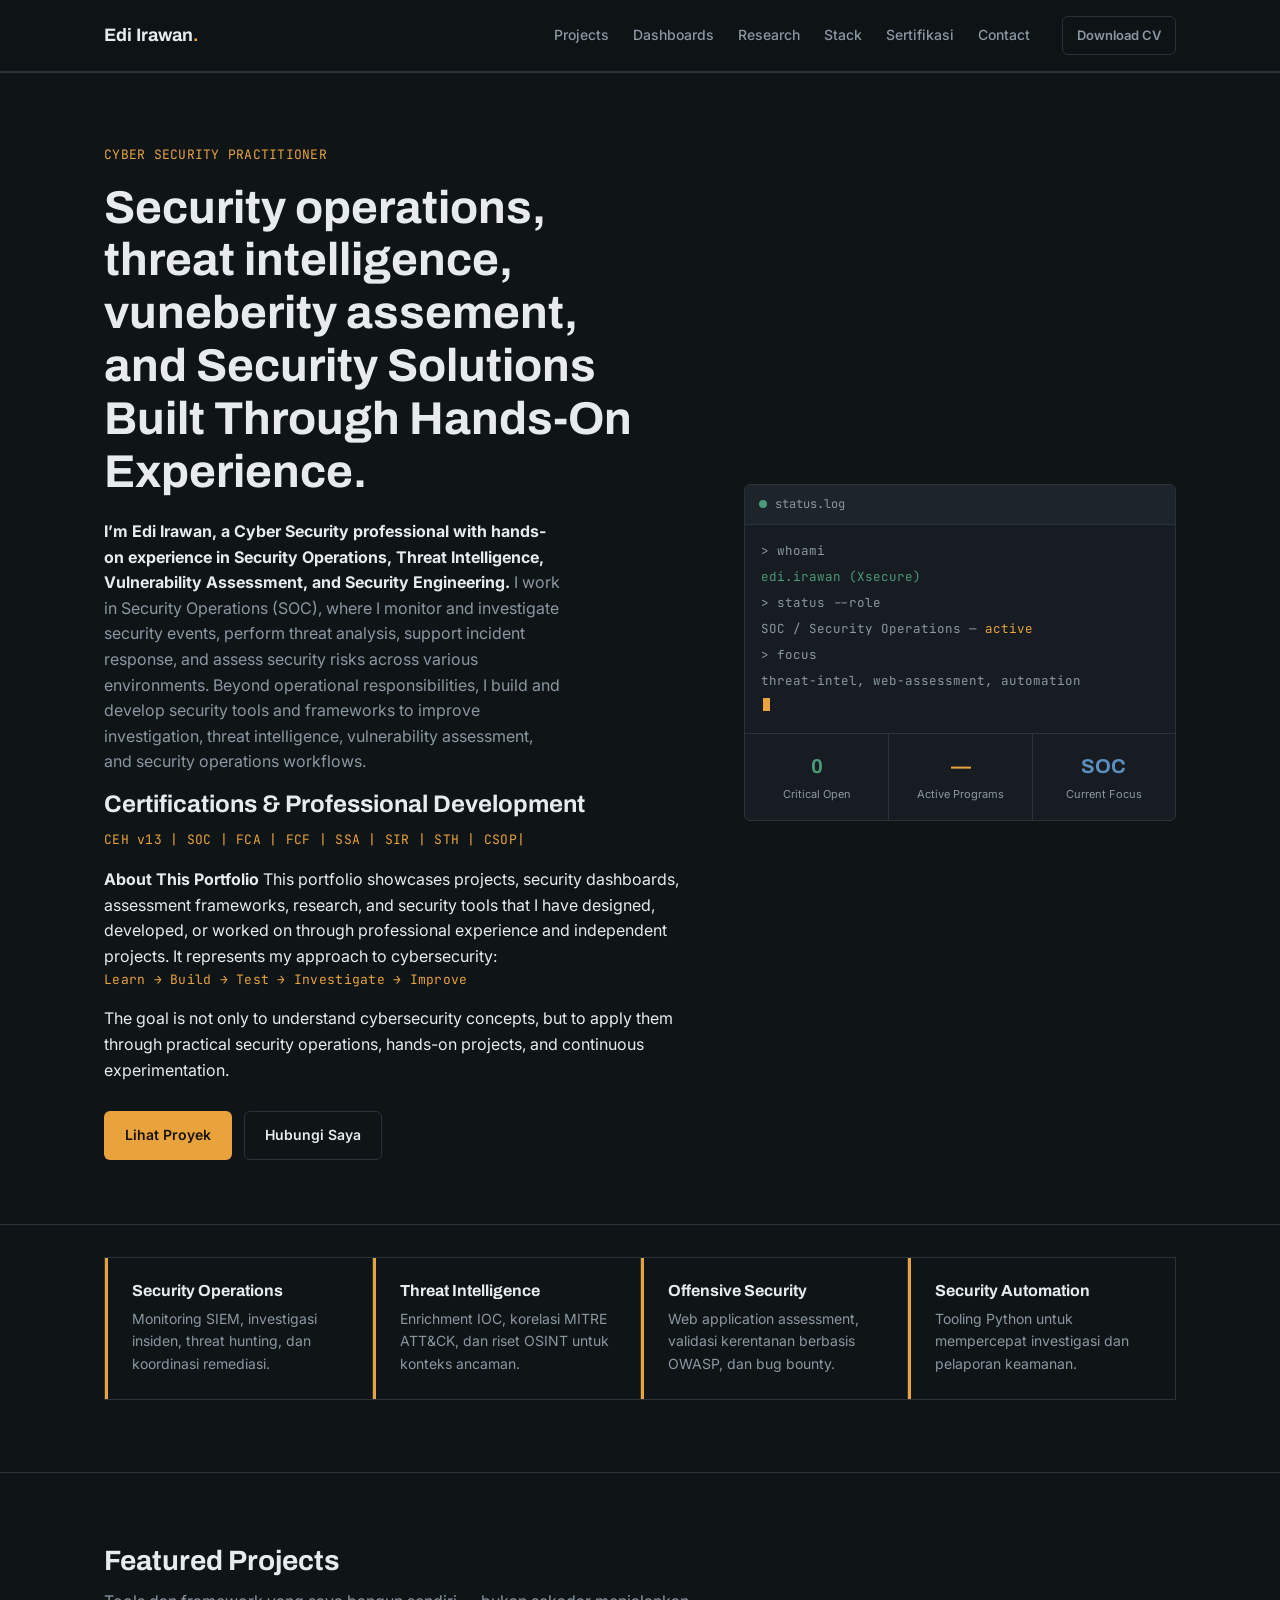
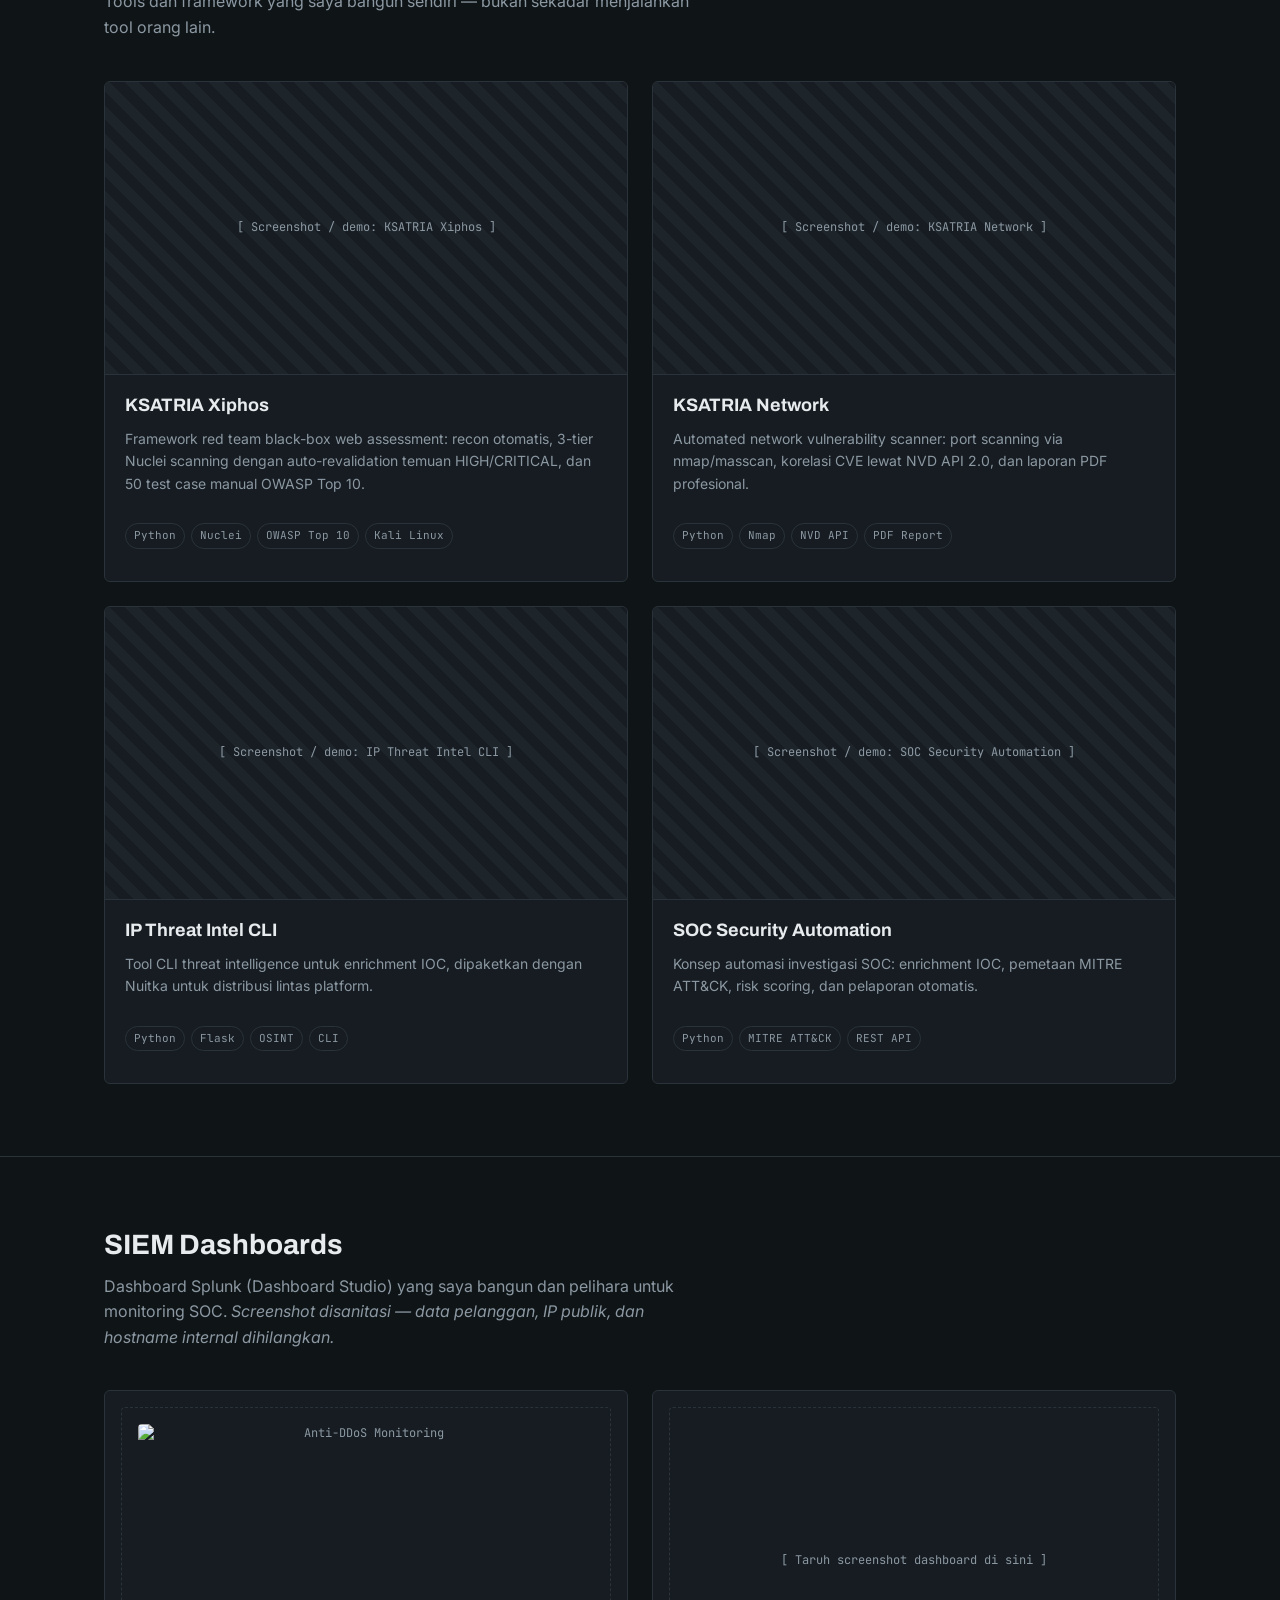
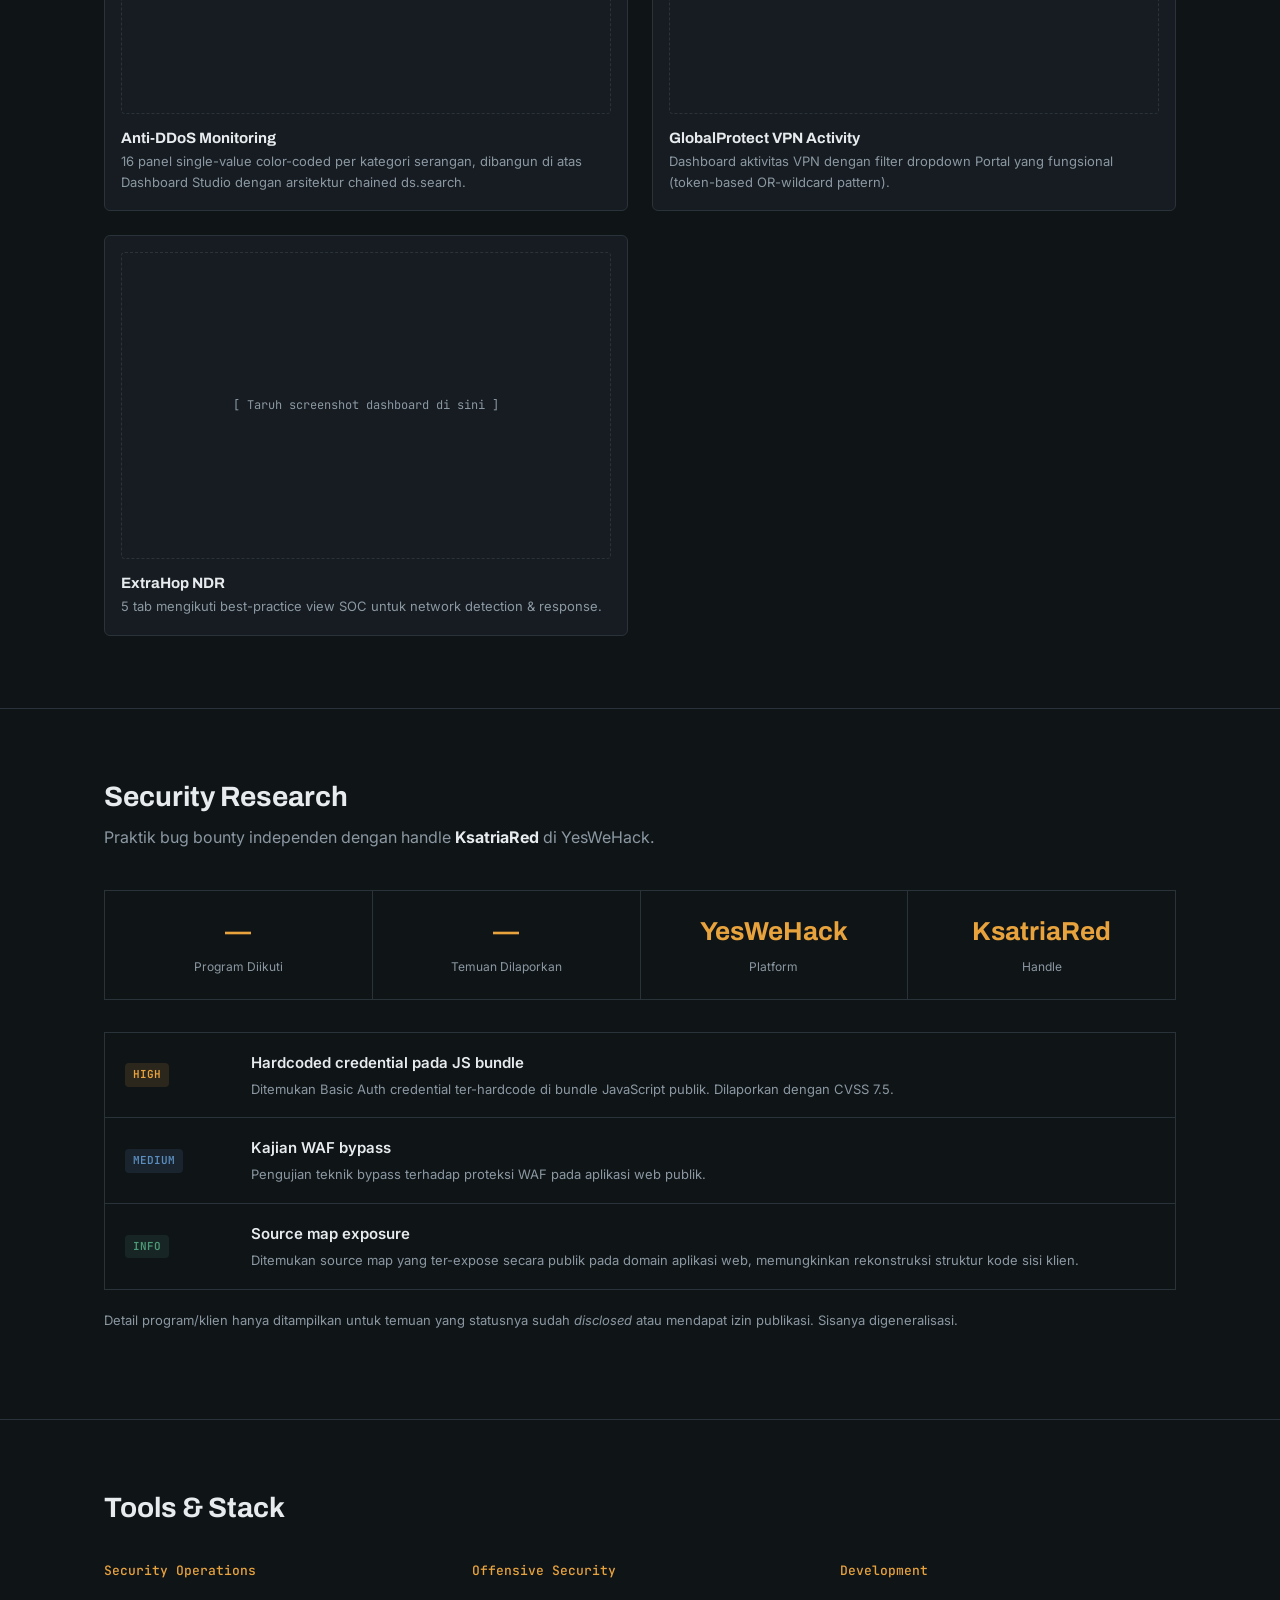
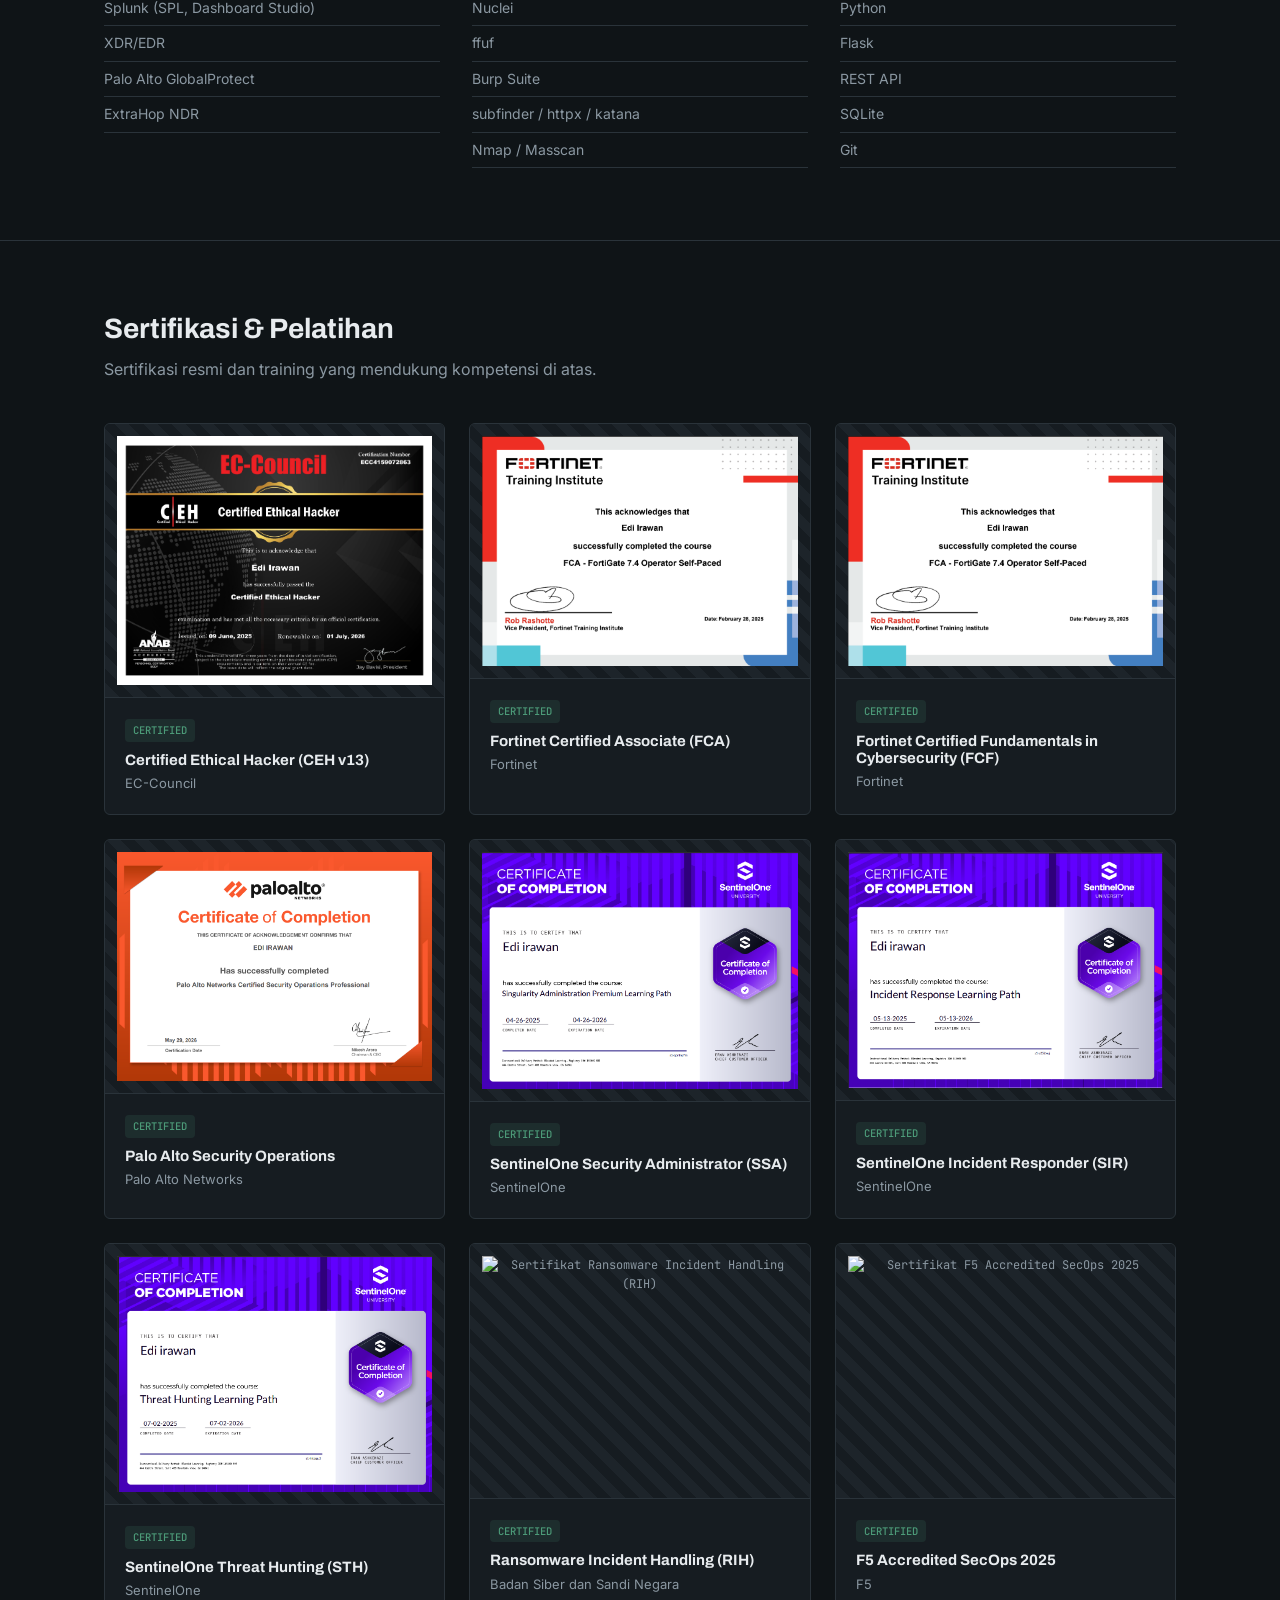
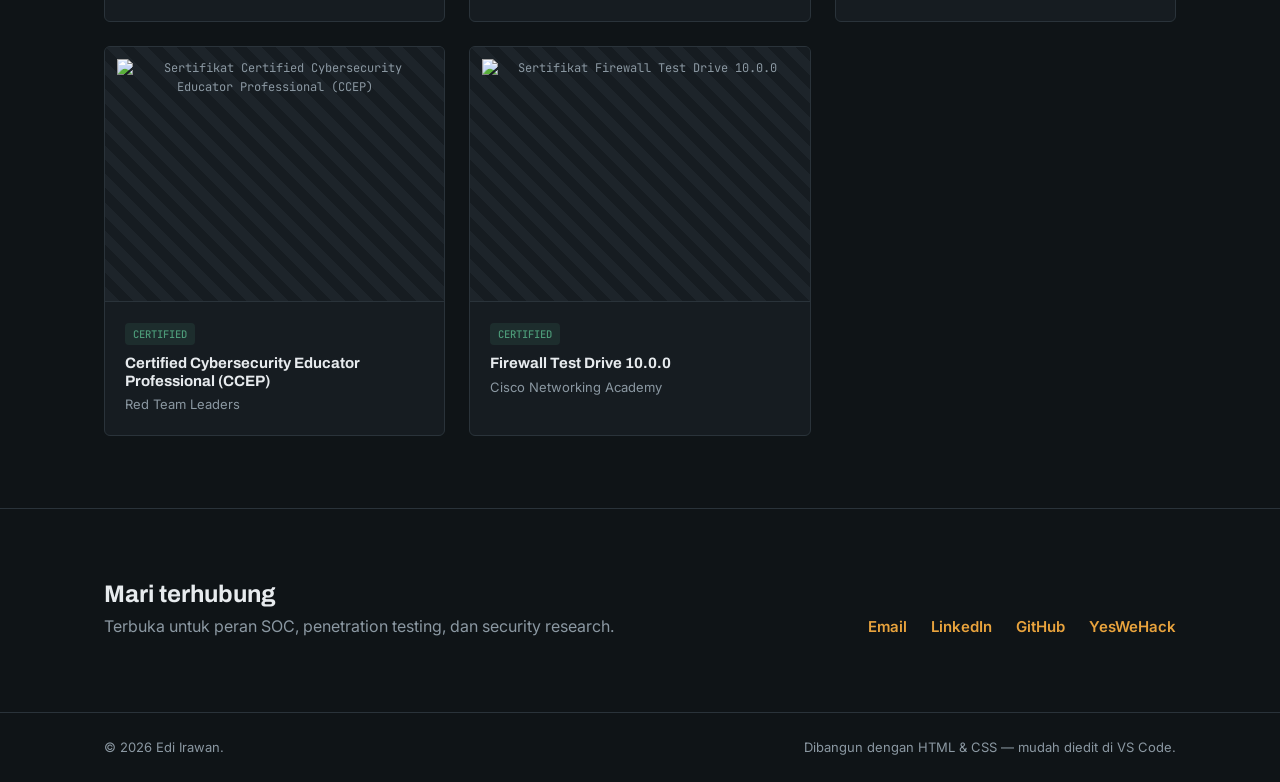
==== index.html @ 8ea77629 "Update index.html" ====
<!DOCTYPE html>
<html lang="id">
<head>
<meta charset="UTF-8">
<meta name="viewport" content="width=device-width, initial-scale=1.0">
<title>EDI IRAWAN— Cyber Security Portfolio</title>
<meta name="description" content="CYBER SECURITY PRACTITIONER — Security Operations, Threat Intelligence, Red Team and Security Solutions Built Through Hands-On Experience">

<link rel="preconnect" href="https://fonts.googleapis.com">
<link rel="preconnect" href="https://fonts.gstatic.com" crossorigin>
<link href="https://fonts.googleapis.com/css2?family=Archivo:wght@500;600;700;800&family=Inter:wght@400;500;600&family=JetBrains+Mono:wght@400;500&display=swap" rel="stylesheet">

<style>
/* ==========================================================================
   DESIGN TOKENS
   Ubah warna/font di sini — akan berlaku ke seluruh halaman.
========================================================================== */
:root{
  --bg: #0F1417;
  --surface: #161C21;
  --surface-alt: #1D242A;
  --border: #2A333A;
  --text: #E7EBEE;
  --text-muted: #8B98A2;

  --accent: #E8A33D;       /* amber — signal/warning, warna aksen utama */
  --accent-soft: #E8A33D22;
  --accent-critical: #C1443C; /* rust red — dipakai HANYA untuk tag "Critical" */
  --accent-ok: #4C9A78;       /* muted green — dipakai HANYA untuk tag "Resolved/OK" */
  --accent-info: #5B8DBF;     /* muted blue — dipakai untuk tag info/netral */

  --font-display: 'Archivo', system-ui, sans-serif;
  --font-body: 'Inter', system-ui, sans-serif;
  --font-mono: 'JetBrains Mono', 'Courier New', monospace;

  --radius: 6px;
  --max-width: 1120px;
}

*{ box-sizing: border-box; }
html{ scroll-behavior: smooth; }

@media (prefers-reduced-motion: reduce){
  html{ scroll-behavior: auto; }
  *{ animation-duration: 0.001ms !important; animation-iteration-count: 1 !important; transition-duration: 0.001ms !important; }
}

body{
  margin: 0;
  background: var(--bg);
  color: var(--text);
  font-family: var(--font-body);
  font-size: 16px;
  line-height: 1.6;
  -webkit-font-smoothing: antialiased;
}

.wrap{
  max-width: var(--max-width);
  margin: 0 auto;
  padding: 0 24px;
}

h1,h2,h3{
  font-family: var(--font-display);
  color: var(--text);
  margin: 0 0 12px;
  line-height: 1.15;
}

p{ color: var(--text-muted); margin: 0 0 16px; }
a{ color: var(--accent); text-decoration: none; }
a:hover{ text-decoration: underline; }
strong{ color: var(--text); }
em{ font-style: italic; color: var(--text-muted); }

:focus-visible{
  outline: 2px solid var(--accent);
  outline-offset: 3px;
}

/* ==========================================================================
   BUTTONS
========================================================================== */
.btn{
  display: inline-block;
  font-family: var(--font-body);
  font-weight: 600;
  font-size: 14px;
  padding: 12px 20px;
  border-radius: var(--radius);
  border: 1px solid transparent;
  cursor: pointer;
  text-decoration: none;
}
.btn:hover{ text-decoration: none; }
.btn-primary{ background: var(--accent); color: #1A1305; }
.btn-primary:hover{ background: #f0ad50; }
.btn-outline{ border-color: var(--border); color: var(--text); }
.btn-outline:hover{ border-color: var(--accent); color: var(--accent); }
.btn-ghost{ color: var(--text-muted); border-color: var(--border); }
.btn-ghost:hover{ color: var(--text); border-color: var(--text-muted); }
.btn-sm{ padding: 8px 14px; font-size: 13px; }

/* ==========================================================================
   HEADER / NAV
========================================================================== */
.site-header{
  position: sticky;
  top: 0;
  z-index: 50;
  background: rgba(15,20,23,0.9);
  backdrop-filter: blur(8px);
  border-bottom: 1px solid var(--border);
}
.header-inner{
  display: flex;
  align-items: center;
  gap: 32px;
  padding-top: 16px;
  padding-bottom: 16px;
}
.brand{
  font-family: var(--font-display);
  font-weight: 700;
  font-size: 18px;
  color: var(--text);
  margin-right: auto;
}
.brand-dot{ color: var(--accent); }
.nav{ display: flex; gap: 24px; }
.nav a{
  color: var(--text-muted);
  font-size: 14px;
  font-weight: 500;
}
.nav a:hover{ color: var(--text); text-decoration: none; }

.nav-toggle{
  display: none;
  flex-direction: column;
  gap: 4px;
  background: none;
  border: none;
  cursor: pointer;
  padding: 8px;
}
.nav-toggle span{
  width: 20px; height: 2px; background: var(--text);
}

/* ==========================================================================
   HERO — status panel treatment
========================================================================== */
.hero{ padding: 72px 0 64px; }
.hero-inner{
  display: grid;
  grid-template-columns: 1.15fr 0.85fr;
  gap: 56px;
  align-items: center;
}
.hero-role{
  font-family: var(--font-mono);
  color: var(--accent);
  font-size: 13px;
  letter-spacing: 0.02em;
  margin-bottom: 16px;
}
.hero-title{
  font-size: clamp(32px, 4vw, 46px);
  font-weight: 700;
  margin-bottom: 20px;
}
.hero-lede{ max-width: 46ch; font-size: 16px; }
.hero-actions{ display: flex; gap: 12px; margin-top: 28px; }

.hero-panel{
  background: var(--surface);
  border: 1px solid var(--border);
  border-radius: var(--radius);
  overflow: hidden;
}
.panel-titlebar{
  display: flex;
  align-items: center;
  gap: 8px;
  padding: 10px 14px;
  background: var(--surface-alt);
  border-bottom: 1px solid var(--border);
}
.panel-dot{
  width: 8px; height: 8px; border-radius: 50%;
  background: var(--accent-ok);
  display: inline-block;
}
.panel-label{
  font-family: var(--font-mono);
  font-size: 12px;
  color: var(--text-muted);
}
.panel-body{
  padding: 16px;
  font-family: var(--font-mono);
  font-size: 12.5px;
  color: var(--text-muted);
  min-height: 108px;
}
.panel-body .line{ margin-bottom: 6px; white-space: pre-wrap; }
.panel-body .line .ok{ color: var(--accent-ok); }
.panel-body .line .warn{ color: var(--accent); }
.panel-body .cursor{
  display: inline-block; width: 7px; height: 13px;
  background: var(--accent); margin-left: 2px;
  animation: blink 1s steps(1) infinite;
}
@keyframes blink{ 50%{ opacity: 0; } }

.panel-tiles{
  display: grid;
  grid-template-columns: repeat(3, 1fr);
  border-top: 1px solid var(--border);
}
.tile{
  padding: 16px 12px;
  text-align: center;
  border-left: 1px solid var(--border);
}
.tile:first-child{ border-left: none; }
.tile-value{
  display: block;
  font-family: var(--font-display);
  font-size: 20px;
  font-weight: 700;
}
.tile-label{
  display: block;
  font-size: 11px;
  color: var(--text-muted);
  margin-top: 4px;
}
.tile-ok .tile-value{ color: var(--accent-ok); }
.tile-warn .tile-value{ color: var(--accent); }
.tile-info .tile-value{ color: var(--accent-info); }

/* ==========================================================================
   FOCUS AREAS — left-border list, not shadow cards
========================================================================== */
.focus{ padding: 32px 0 72px; }
.focus-list{
  list-style: none;
  margin: 0; padding: 0;
  display: grid;
  grid-template-columns: repeat(4, 1fr);
  gap: 1px;
  background: var(--border);
  border: 1px solid var(--border);
}
.focus-item{
  background: var(--bg);
  padding: 24px;
  border-left: 3px solid var(--accent);
}
.focus-item h3{ font-size: 16px; margin-bottom: 8px; }
.focus-item p{ font-size: 14px; margin: 0; }

/* ==========================================================================
   SECTION HEAD (shared)
========================================================================== */
section{ padding: 72px 0; border-top: 1px solid var(--border); }
.section-head{ max-width: 60ch; margin-bottom: 40px; }
.section-head h2{ font-size: 28px; }

/* ==========================================================================
   PROJECTS
========================================================================== */
.project-grid{
  display: grid;
  grid-template-columns: repeat(2, 1fr);
  gap: 24px;
}
.project-card{
  background: var(--surface);
  border: 1px solid var(--border);
  border-radius: var(--radius);
  overflow: hidden;
  display: flex;
  flex-direction: column;
}
.project-shot{
  aspect-ratio: 16 / 9;
  background:
    repeating-linear-gradient(45deg, var(--surface-alt), var(--surface-alt) 10px, var(--surface) 10px, var(--surface) 20px);
  border-bottom: 1px solid var(--border);
  display: flex;
  align-items: center;
  justify-content: center;
  color: var(--text-muted);
  font-family: var(--font-mono);
  font-size: 12px;
  text-align: center;
  padding: 12px;
}
.project-body{ padding: 20px; flex: 1; display: flex; flex-direction: column; }
.project-body h3{ font-size: 18px; }
.project-body p{ font-size: 14px; flex: 1; }
.tag-row{ display: flex; flex-wrap: wrap; gap: 6px; margin: 12px 0; }
.tag{
  font-family: var(--font-mono);
  font-size: 11px;
  padding: 3px 8px;
  border: 1px solid var(--border);
  border-radius: 999px;
  color: var(--text-muted);
}
.project-link{ font-size: 13px; font-weight: 600; }

/* ==========================================================================
   DASHBOARD GALLERY
========================================================================== */
.dash-grid{
  display: grid;
  grid-template-columns: repeat(2, 1fr);
  gap: 24px;
}
.dash-card{
  background: var(--surface);
  border: 1px solid var(--border);
  border-radius: var(--radius);
  overflow: hidden;
}
.dash-shot{
  aspect-ratio: 16/10;
  border: 1px dashed var(--border);
  margin: 16px;
  border-radius: 4px;
  display: flex;
  align-items: center;
  justify-content: center;
  text-align: center;
  padding: 16px;
  color: var(--text-muted);
  font-family: var(--font-mono);
  font-size: 12px;
}
.dash-caption{ padding: 0 16px 18px; }
.dash-caption h3{ font-size: 15px; margin-bottom: 4px; }
.dash-caption p{ font-size: 13px; margin: 0; }

/* ==========================================================================
   RESEARCH
========================================================================== */
.research-stats{
  display: grid;
  grid-template-columns: repeat(4, 1fr);
  gap: 1px;
  background: var(--border);
  border: 1px solid var(--border);
  margin-bottom: 32px;
}
.stat-tile{ background: var(--bg); padding: 20px; text-align: center; }
.stat-tile .stat-value{
  display: block;
  font-family: var(--font-display);
  font-size: 26px;
  font-weight: 700;
  color: var(--accent);
}
.stat-tile .stat-label{ font-size: 12px; color: var(--text-muted); }

.research-list{ display: flex; flex-direction: column; gap: 1px; background: var(--border); border: 1px solid var(--border); }
.research-row{
  background: var(--bg);
  padding: 18px 20px;
  display: grid;
  grid-template-columns: 110px 1fr auto;
  gap: 16px;
  align-items: center;
}
.severity{
  font-family: var(--font-mono);
  font-size: 11px;
  font-weight: 600;
  padding: 3px 8px;
  border-radius: 4px;
  text-align: center;
  width: fit-content;
}
.severity-critical{ background: #C1443C22; color: var(--accent-critical); }
.severity-high{ background: #E8A33D22; color: var(--accent); }
.severity-medium{ background: #5B8DBF22; color: var(--accent-info); }
.severity-info{ background: #4C9A7822; color: var(--accent-ok); }
.research-row h4{ margin: 0 0 4px; font-size: 15px; font-family: var(--font-body); font-weight: 600; }
.research-row p{ margin: 0; font-size: 13px; }
.research-note{ margin-top: 20px; font-size: 13px; }

/* ==========================================================================
   STACK
========================================================================== */
.stack-groups{
  display: grid;
  grid-template-columns: repeat(3, 1fr);
  gap: 32px;
}
.stack-group h3{
  font-size: 13px;
  font-family: var(--font-mono);
  color: var(--accent);
  margin-bottom: 12px;
  font-weight: 500;
}
.stack-group ul{ list-style: none; margin: 0; padding: 0; }
.stack-group li{
  font-size: 14px;
  color: var(--text-muted);
  padding: 6px 0;
  border-bottom: 1px solid var(--border);
}

/* ==========================================================================
   CERTIFICATIONS
========================================================================== */
.cert-grid{
  display: grid;
  grid-template-columns: repeat(3, 1fr);
  gap: 24px;
}
.cert-card{
  background: var(--surface);
  border: 1px solid var(--border);
  border-radius: var(--radius);
  overflow: hidden;
  display: flex;
  flex-direction: column;
}
.cert-shot{
  aspect-ratio: 4 / 3;
  background:
    repeating-linear-gradient(45deg, var(--surface-alt), var(--surface-alt) 10px, var(--surface) 10px, var(--surface) 20px);
  border-bottom: 1px solid var(--border);
  display: flex;
  align-items: center;
  justify-content: center;
  color: var(--text-muted);
  font-family: var(--font-mono);
  font-size: 12px;
  text-align: center;
  padding: 12px;
}
.cert-body{ padding: 18px 20px; }
.cert-type{
  display: inline-block;
  font-family: var(--font-mono);
  font-size: 10.5px;
  font-weight: 500;
  padding: 3px 8px;
  border-radius: 4px;
  margin-bottom: 10px;
}
.cert-type-certified{ background: #4C9A7822; color: var(--accent-ok); }
.cert-type-training{ background: #5B8DBF22; color: var(--accent-info); }
.cert-card h3{ font-size: 15px; margin-bottom: 4px; }
.cert-issuer{ font-size: 13px; color: var(--text-muted); margin: 0 0 2px; }
.cert-date{ font-size: 12px; font-family: var(--font-mono); color: var(--text-muted); margin: 0 0 10px; }
.cert-verify{ font-size: 13px; font-weight: 600; }

/* ==========================================================================
   CONTACT
========================================================================== */
.contact-inner{
  display: flex;
  justify-content: space-between;
  align-items: flex-end;
  flex-wrap: wrap;
  gap: 24px;
}
.contact-inner h2{ margin-bottom: 6px; }
.contact-inner > div p{ margin: 0; }
.contact-links{ list-style: none; margin: 0; padding: 0; display: flex; gap: 24px; flex-wrap: wrap; }
.contact-links a{ font-weight: 600; font-size: 15px; }

/* ==========================================================================
   FOOTER
========================================================================== */
.site-footer{ border-top: 1px solid var(--border); padding: 24px 0; }
.footer-inner{
  display: flex; justify-content: space-between; gap: 12px; flex-wrap: wrap;
  font-size: 13px; color: var(--text-muted);
}

/* ==========================================================================
   RESPONSIVE
========================================================================== */
@media (max-width: 860px){
  .nav{
    position: absolute; top: 100%; left: 0; right: 0;
    background: var(--bg); border-bottom: 1px solid var(--border);
    flex-direction: column; padding: 16px 24px; gap: 16px;
    display: none;
  }
  .nav.open{ display: flex; }
  .nav-toggle{ display: flex; }
  #cv-download-link{ display: none; }

  .hero-inner{ grid-template-columns: 1fr; }
  .focus-list{ grid-template-columns: repeat(2, 1fr); }
  .project-grid{ grid-template-columns: 1fr; }
  .dash-grid{ grid-template-columns: 1fr; }
  .research-stats{ grid-template-columns: repeat(2, 1fr); }
  .research-row{ grid-template-columns: 1fr; }
  .stack-groups{ grid-template-columns: 1fr; }
  .cert-grid{ grid-template-columns: 1fr; }
}

</style>
</head>
<body>

<!-- ============================================================
  NAV
============================================================= -->
<header class="site-header">
  <div class="wrap header-inner">
    <a href="#top" class="brand">Edi Irawan<span class="brand-dot">.</span></a>
    <nav class="nav" id="nav">
      <a href="#projects">Projects</a>
      <a href="#dashboards">Dashboards</a>
      <a href="#research">Research</a>
      <a href="#stack">Stack</a>
      <a href="#certifications">Sertifikasi</a>
      <a href="#contact">Contact</a>
    </nav>
    <a class="btn btn-ghost btn-sm" href="#" id="cv-download-link">Download CV</a>
    <button class="nav-toggle" id="navToggle" aria-label="Buka menu" aria-expanded="false">
      <span></span><span></span><span></span>
    </button>
  </div>
</header>

<main id="top">

  <!-- ============================================================
    HERO — status-panel treatment instead of generic gradient hero
  ============================================================= -->
  <section class="hero">
    <div class="wrap hero-inner">
      <div class="hero-copy">
        <p class="hero-role">CYBER SECURITY PRACTITIONER</p>
        <h1 class="hero-title">Security operations,<br>threat intelligence,<br>vuneberity assement,<br>and Security Solutions Built Through Hands-On Experience.</h1>
        <p class="hero-lede">
         <strong>I’m Edi Irawan, a Cyber Security professional with hands-on experience in Security Operations, Threat Intelligence, Vulnerability Assessment, and Security Engineering.</strong> 
I work in Security Operations (SOC), where I monitor and investigate security events, perform threat analysis, support incident response, and assess security risks across various environments.
Beyond operational responsibilities, I build and develop security tools and frameworks to improve investigation, threat intelligence, vulnerability assessment, and security operations workflows. 
<h1 <strong> Certifications & Professional Development </strong> </h1>

<p class="hero-role"> CEH v13 | SOC | FCA | FCF | SSA | SIR | STH | CSOP| </p>

<strong> About This Portfolio </strong> 

This portfolio showcases projects, security dashboards, assessment frameworks, research, and security tools that I have designed, developed, or worked on through professional experience and independent projects.

It represents my approach to cybersecurity:

<p class="hero-role"> Learn → Build → Test → Investigate → Improve </p>
The goal is not only to understand cybersecurity concepts, but to apply them through practical security operations, hands-on projects, and continuous experimentation.
        </p>
        <div class="hero-actions">
          <a href="#projects" class="btn btn-primary">Lihat Proyek</a>
          <a href="#contact" class="btn btn-outline">Hubungi Saya</a>
        </div>
      </div>

      <div class="hero-panel" aria-hidden="true">
        <div class="panel-titlebar">
          <span class="panel-dot"></span>
          <span class="panel-label">status.log</span>
        </div>
        <div class="panel-body" id="terminalBody">
          <!-- lines injected by script.js -->
        </div>
        <div class="panel-tiles">
          <div class="tile tile-ok"><span class="tile-value">0</span><span class="tile-label">Critical Open</span></div>
          <div class="tile tile-warn"><span class="tile-value">—</span><span class="tile-label">Active Programs</span></div>
          <div class="tile tile-info"><span class="tile-value">SOC</span><span class="tile-label">Current Focus</span></div>
        </div>
      </div>
    </div>
  </section>

  <!-- ============================================================
    FOCUS AREAS
  ============================================================= -->
  <section class="focus">
    <div class="wrap">
      <ul class="focus-list">
        <li class="focus-item">
          <h3>Security Operations</h3>
          <p>Monitoring SIEM, investigasi insiden, threat hunting, dan koordinasi remediasi.</p>
        </li>
        <li class="focus-item">
          <h3>Threat Intelligence</h3>
          <p>Enrichment IOC, korelasi MITRE ATT&amp;CK, dan riset OSINT untuk konteks ancaman.</p>
        </li>
        <li class="focus-item">
          <h3>Offensive Security</h3>
          <p>Web application assessment, validasi kerentanan berbasis OWASP, dan bug bounty.</p>
        </li>
        <li class="focus-item">
          <h3>Security Automation</h3>
          <p>Tooling Python untuk mempercepat investigasi dan pelaporan keamanan.</p>
        </li>
      </ul>
    </div>
  </section>

  <!-- ============================================================
    FEATURED PROJECTS — rendered from data in script.js
  ============================================================= -->
  <section class="projects" id="projects">
    <div class="wrap">
      <div class="section-head">
        <h2>Featured Projects</h2>
        <p>Tools dan framework yang saya bangun sendiri — bukan sekadar menjalankan tool orang lain.</p>
      </div>
      <div class="project-grid" id="projectGrid">
        <!-- project cards injected by script.js from PROJECTS array -->
      </div>
    </div>
  </section>

  <!-- ============================================================
    SIEM / SPLUNK DASHBOARD GALLERY
    Ganti setiap <div class="shot-slot"> dengan <img src="..."> screenshot asli.
    Lihat komentar di script.js pada DASHBOARDS array.
  ============================================================= -->
  <section class="dashboards" id="dashboards">
    <div class="wrap">
      <div class="section-head">
        <h2>SIEM Dashboards</h2>
        <p>Dashboard Splunk (Dashboard Studio) yang saya bangun dan pelihara untuk monitoring SOC.
          <em>Screenshot disanitasi — data pelanggan, IP publik, dan hostname internal dihilangkan.</em></p>
      </div>
      <div class="dash-grid" id="dashGrid">
        <!-- dashboard cards injected by script.js from DASHBOARDS array -->
      </div>
    </div>
  </section>

  <!-- ============================================================
    BUG BOUNTY / RESEARCH
  ============================================================= -->
  <section class="research" id="research">
    <div class="wrap">
      <div class="section-head">
        <h2>Security Research</h2>
        <p>Praktik bug bounty independen dengan handle <strong>KsatriaRed</strong> di YesWeHack.</p>
      </div>

      <div class="research-stats" id="researchStats">
        <!-- stat tiles injected by script.js from RESEARCH_STATS array -->
      </div>

      <div class="research-list" id="researchList">
        <!-- case study rows injected by script.js from RESEARCH_CASES array -->
      </div>
      <p class="research-note">
        Detail program/klien hanya ditampilkan untuk temuan yang statusnya sudah
        <em>disclosed</em> atau mendapat izin publikasi. Sisanya digeneralisasi.
      </p>
    </div>
  </section>

  <!-- ============================================================
    STACK
  ============================================================= -->
  <section class="stack" id="stack">
    <div class="wrap">
      <div class="section-head">
        <h2>Tools &amp; Stack</h2>
      </div>
      <div class="stack-groups" id="stackGroups">
        <!-- groups injected by script.js from STACK array -->
      </div>
    </div>
  </section>

  <!-- ============================================================
    CERTIFICATIONS
    Ganti setiap <div class="cert-shot"> dengan <img src="..."> foto
    sertifikat asli. Lihat komentar di bagian CERTIFICATIONS array (script).
  ============================================================= -->
  <section class="certifications" id="certifications">
    <div class="wrap">
      <div class="section-head">
        <h2>Sertifikasi &amp; Pelatihan</h2>
        <p>Sertifikasi resmi dan training yang mendukung kompetensi di atas.</p>
      </div>
      <div class="cert-grid" id="certGrid">
        <!-- cert cards injected by script from CERTIFICATIONS array -->
      </div>
    </div>
  </section>

  <!-- ============================================================
    CONTACT
  ============================================================= -->
  <section class="contact" id="contact">
    <div class="wrap contact-inner">
      <div>
        <h2>Mari terhubung</h2>
        <p>Terbuka untuk peran SOC, penetration testing, dan security research.</p>
      </div>
      <ul class="contact-links" id="contactLinks">
        <!-- links injected by script.js from CONTACT array -->
      </ul>
    </div>
  </section>

</main>

<footer class="site-footer">
  <div class="wrap footer-inner">
    <span>&copy; <span id="year"></span> Edi Irawan.</span>
    <span>Dibangun dengan HTML &amp; CSS — mudah diedit di VS Code.</span>
  </div>
</footer>

<script>
/* ==========================================================================
   ISI KONTEN DI SINI
   Semua teks yang tampil di halaman diambil dari array-array di bawah.
   Edit array-nya saja — HTML tidak perlu disentuh.
========================================================================== */

// ---- 1. PROYEK UNGGULAN --------------------------------------------------
// image: kosongkan ("") untuk pakai placeholder, atau isi path screenshot,
// misalnya "assets/xiphos-report.png" lalu taruh filenya di folder assets/.
const PROJECTS = [
  {
    name: "KSATRIA Xiphos",
    image: "",
    imageAlt: "Screenshot output KSATRIA Xiphos",
    description: "Framework red team black-box web assessment: recon otomatis, 3-tier Nuclei scanning dengan auto-revalidation temuan HIGH/CRITICAL, dan 50 test case manual OWASP Top 10.",
    tags: ["Python", "Nuclei", "OWASP Top 10", "Kali Linux"],
    link: "" // isi link GitHub/demo di sini
  },
  {
    name: "KSATRIA Network",
    image: "",
    imageAlt: "Screenshot output KSATRIA Network",
    description: "Automated network vulnerability scanner: port scanning via nmap/masscan, korelasi CVE lewat NVD API 2.0, dan laporan PDF profesional.",
    tags: ["Python", "Nmap", "NVD API", "PDF Report"],
    link: ""
  },
  {
    name: "IP Threat Intel CLI",
    image: "",
    imageAlt: "Screenshot IP Threat Intel CLI",
    description: "Tool CLI threat intelligence untuk enrichment IOC, dipaketkan dengan Nuitka untuk distribusi lintas platform.",
    tags: ["Python", "Flask", "OSINT", "CLI"],
    link: ""
  },
  {
    name: "SOC Security Automation",
    image: "",
    imageAlt: "Screenshot automasi investigasi SOC",
    description: "Konsep automasi investigasi SOC: enrichment IOC, pemetaan MITRE ATT&CK, risk scoring, dan pelaporan otomatis.",
    tags: ["Python", "MITRE ATT&CK", "REST API"],
    link: ""
  }
];

// ---- 2. DASHBOARD SIEM (Splunk) ------------------------------------------
// PENTING: pastikan setiap screenshot sudah disanitasi (blur/crop data
// pelanggan, IP publik, hostname internal) sebelum dipakai di sini.
const DASHBOARDS = [
  {
    name: "Anti-DDoS Monitoring",
    image: "Antiddos.png",
    description: "16 panel single-value color-coded per kategori serangan, dibangun di atas Dashboard Studio dengan arsitektur chained ds.search."
  },
  {
    name: "GlobalProtect VPN Activity",
    image: "",
    description: "Dashboard aktivitas VPN dengan filter dropdown Portal yang fungsional (token-based OR-wildcard pattern)."
  },
  {
    name: "ExtraHop NDR",
    image: "",
    description: "5 tab mengikuti best-practice view SOC untuk network detection & response."
  }
];

// ---- 3. RINGKASAN RISET / BUG BOUNTY --------------------------------------
// Isi angka sebenarnya di sini (jumlah program, dsb).
const RESEARCH_STATS = [
  { value: "—", label: "Program Diikuti" },
  { value: "—", label: "Temuan Dilaporkan" },
  { value: "YesWeHack", label: "Platform" },
  { value: "KsatriaRed", label: "Handle" }
];

// ---- 4. STUDI KASUS RISET --------------------------------------------------
// severity: "critical" | "high" | "medium" | "info"
// Kosongkan / hapus baris yang belum boleh dipublikasikan.
const RESEARCH_CASES = [
  {
    severity: "high",
    title: "Hardcoded credential pada JS bundle",
    description: "Ditemukan Basic Auth credential ter-hardcode di bundle JavaScript publik. Dilaporkan dengan CVSS 7.5."
  },
  {
    severity: "medium",
    title: "Kajian WAF bypass",
    description: "Pengujian teknik bypass terhadap proteksi WAF pada aplikasi web publik."
  },
  {
    severity: "info",
    title: "Source map exposure",
    description: "Ditemukan source map yang ter-expose secara publik pada domain aplikasi web, memungkinkan rekonstruksi struktur kode sisi klien."
  }
];

// ---- 5. TOOLS & STACK ------------------------------------------------------
const STACK = [
  { group: "Security Operations", items: ["Splunk (SPL, Dashboard Studio)", "XDR/EDR", "Palo Alto GlobalProtect", "ExtraHop NDR"] },
  { group: "Offensive Security", items: ["Nuclei", "ffuf", "Burp Suite", "subfinder / httpx / katana", "Nmap / Masscan"] },
  { group: "Development", items: ["Python", "Flask", "REST API", "SQLite", "Git"] }
];

// ---- 6. SERTIFIKASI ---------------------------------------------------------
// type: "certified" (sertifikasi resmi, ada nomor/tanggal lulus) atau
//       "training" (workshop/pelatihan, bukan sertifikasi formal)
// image: kosongkan ("") untuk placeholder, atau isi path foto sertifikat,
// misalnya "assets/ceh-cert.jpg".
const CERTIFICATIONS = [
  {
    name: "Certified Ethical Hacker (CEH v13)",
    issuer: "EC-Council",
    date: "", // isi tanggal lulus, mis. "Maret 2025"
    type: "certified",
    image: "CEH-V13.jpg",
    verifyUrl: "" // isi link verifikasi kalau ada
  },
  {
    name: "Fortinet Certified Associate (FCA)",
    issuer: "Fortinet",
    date: "",
    type: "certified",
    image: "FCA.png",
    verifyUrl: ""
  },
    {
    name: "Fortinet Certified Fundamentals in Cybersecurity (FCF)",
    issuer: "Fortinet",
    date: "",
    type: "certified",
    image: "FCA.png",
    verifyUrl: ""
  },
  {
    name: "Palo Alto Security Operations",
    issuer: "Palo Alto Networks",
    date: "",
    type: "certified",
    image: "pallo.png",
    verifyUrl: ""
  }, 
   {
    name: "SentinelOne Security Administrator (SSA)",
    issuer: "SentinelOne",
    date: "",
    type: "certified",
    image: "ssa.png",
    verifyUrl: ""
  },
   {
    name: "SentinelOne Incident Responder (SIR)",
    issuer: "SentinelOne",
    date: "",
    type: "certified",
    image: "sir.png",
    verifyUrl: ""
  },
    {
    name: "SentinelOne Threat Hunting (STH)",
    issuer: "SentinelOne",
    date: "",
    type: "certified",
    image: "sth.png",
    verifyUrl: ""
  },
    {
    name: "Ransomware Incident Handling (RIH) ",
    issuer: "Badan Siber dan Sandi Negara",
    date: "",
    type: "certified",
    image: "rih.png",
    verifyUrl: ""
  },
    {
    name: "F5 Accredited SecOps 2025 ",
    issuer: "F5",
    date: "",
    type: "certified",
    image: "f5.png",
    verifyUrl: ""
  },
{
    name: "Certified Cybersecurity Educator Professional (CCEP) ",
    issuer: "Red Team Leaders",
    date: "",
    type: "certified",
    image: "ccep.png",
    verifyUrl: ""
  },
   {
    name: "Firewall Test Drive 10.0.0",
    issuer: "Cisco Networking Academy",
    date: "",
    type: "certified",
    image: "cisco.png",
    verifyUrl: ""
  },
   
   // tambah/hapus sertifikat lain di sini dengan format yang sama
];

// ---- 7. KONTAK --------------------------------------------------------------
const CONTACT = [
  { label: "Email", href: "mailto:isi-email-kamu@example.com" },
  { label: "LinkedIn", href: "#" },
  { label: "GitHub", href: "#" },
  { label: "YesWeHack", href: "#" }
];

// URL file PDF portofolio lengkap (opsional) untuk tombol "Download CV"
const CV_PDF_URL = "#";


/* ==========================================================================
   RENDER — tidak perlu diedit kecuali mau mengubah tampilan/struktur
========================================================================== */

function renderProjects(){
  const grid = document.getElementById("projectGrid");
  grid.innerHTML = PROJECTS.map(p => `
    <article class="project-card">
      <div class="project-shot">
        ${p.image
          ? `<img src="${p.image}" alt="${p.imageAlt || p.name}" style="width:100%;height:100%;object-fit:cover;">`
          : `[ Screenshot / demo: ${p.name} ]`}
      </div>
      <div class="project-body">
        <h3>${p.name}</h3>
        <p>${p.description}</p>
        <div class="tag-row">
          ${p.tags.map(t => `<span class="tag">${t}</span>`).join("")}
        </div>
        ${p.link ? `<a class="project-link" href="${p.link}" target="_blank" rel="noopener">Lihat repo / detail</a>` : ""}
      </div>
    </article>
  `).join("");
}

function renderDashboards(){
  const grid = document.getElementById("dashGrid");
  grid.innerHTML = DASHBOARDS.map(d => `
    <div class="dash-card">
      <div class="dash-shot">
        ${d.image
          ? `<img src="${d.image}" alt="${d.name}" style="width:100%;height:100%;object-fit:cover;border-radius:4px;">`
          : `[ Taruh screenshot dashboard di sini ]`}
      </div>
      <div class="dash-caption">
        <h3>${d.name}</h3>
        <p>${d.description}</p>
      </div>
    </div>
  `).join("");
}

function renderResearch(){
  const stats = document.getElementById("researchStats");
  stats.innerHTML = RESEARCH_STATS.map(s => `
    <div class="stat-tile">
      <span class="stat-value">${s.value}</span>
      <span class="stat-label">${s.label}</span>
    </div>
  `).join("");

  const list = document.getElementById("researchList");
  list.innerHTML = RESEARCH_CASES.map(c => `
    <div class="research-row">
      <span class="severity severity-${c.severity}">${c.severity.toUpperCase()}</span>
      <div>
        <h4>${c.title}</h4>
        <p>${c.description}</p>
      </div>
    </div>
  `).join("");
}

function renderStack(){
  const wrap = document.getElementById("stackGroups");
  wrap.innerHTML = STACK.map(g => `
    <div class="stack-group">
      <h3>${g.group}</h3>
      <ul>${g.items.map(i => `<li>${i}</li>`).join("")}</ul>
    </div>
  `).join("");
}

function renderCertifications(){
  const grid = document.getElementById("certGrid");
  grid.innerHTML = CERTIFICATIONS.map(c => `
    <div class="cert-card">
      <div class="cert-shot">
        ${c.image
          ? `<img src="${c.image}" alt="Sertifikat ${c.name}" style="width:100%;height:100%;object-fit:cover;">`
          : `[ Foto sertifikat: ${c.name} ]`}
      </div>
      <div class="cert-body">
        <span class="cert-type cert-type-${c.type}">${c.type === "certified" ? "CERTIFIED" : "TRAINING"}</span>
        <h3>${c.name}</h3>
        <p class="cert-issuer">${c.issuer}</p>
        ${c.date ? `<p class="cert-date">${c.date}</p>` : ""}
        ${c.verifyUrl ? `<a class="cert-verify" href="${c.verifyUrl}" target="_blank" rel="noopener">Verifikasi</a>` : ""}
      </div>
    </div>
  `).join("");
}

function renderContact(){
  const list = document.getElementById("contactLinks");
  list.innerHTML = CONTACT.map(c => `<li><a href="${c.href}" target="_blank" rel="noopener">${c.label}</a></li>`).join("");
  document.getElementById("cv-download-link").href = CV_PDF_URL;
}

// ---- Terminal boot animation di hero (satu momen, hormati reduced motion) --
function renderTerminal(){
  const body = document.getElementById("terminalBody");
  const lines = [
    `> whoami`,
    `<span class="ok">edi.irawan (Xsecure)</span>`,
    `> status --role`,
    `SOC / Security Operations — <span class="warn">active</span>`,
    `> focus`,
    `threat-intel, web-assessment, automation`
  ];

  const prefersReducedMotion = window.matchMedia("(prefers-reduced-motion: reduce)").matches;

  if (prefersReducedMotion){
    body.innerHTML = lines.map(l => `<div class="line">${l}</div>`).join("");
    return;
  }

  let i = 0;
  function next(){
    if (i >= lines.length){
      const cursor = document.createElement("span");
      cursor.className = "cursor";
      body.appendChild(cursor);
      return;
    }
    const div = document.createElement("div");
    div.className = "line";
    div.innerHTML = lines[i];
    body.appendChild(div);
    i++;
    setTimeout(next, 260);
  }
  next();
}

// ---- Nav toggle (mobile) ----------------------------------------------------
function initNav(){
  const toggle = document.getElementById("navToggle");
  const nav = document.getElementById("nav");
  toggle.addEventListener("click", () => {
    const isOpen = nav.classList.toggle("open");
    toggle.setAttribute("aria-expanded", String(isOpen));
  });
  nav.querySelectorAll("a").forEach(a => a.addEventListener("click", () => {
    nav.classList.remove("open");
    toggle.setAttribute("aria-expanded", "false");
  }));
}

document.addEventListener("DOMContentLoaded", () => {
  renderProjects();
  renderDashboards();
  renderResearch();
  renderStack();
  renderCertifications();
  renderContact();
  renderTerminal();
  initNav();
  document.getElementById("year").textContent = new Date().getFullYear();
});

</script>
</body>
</html>
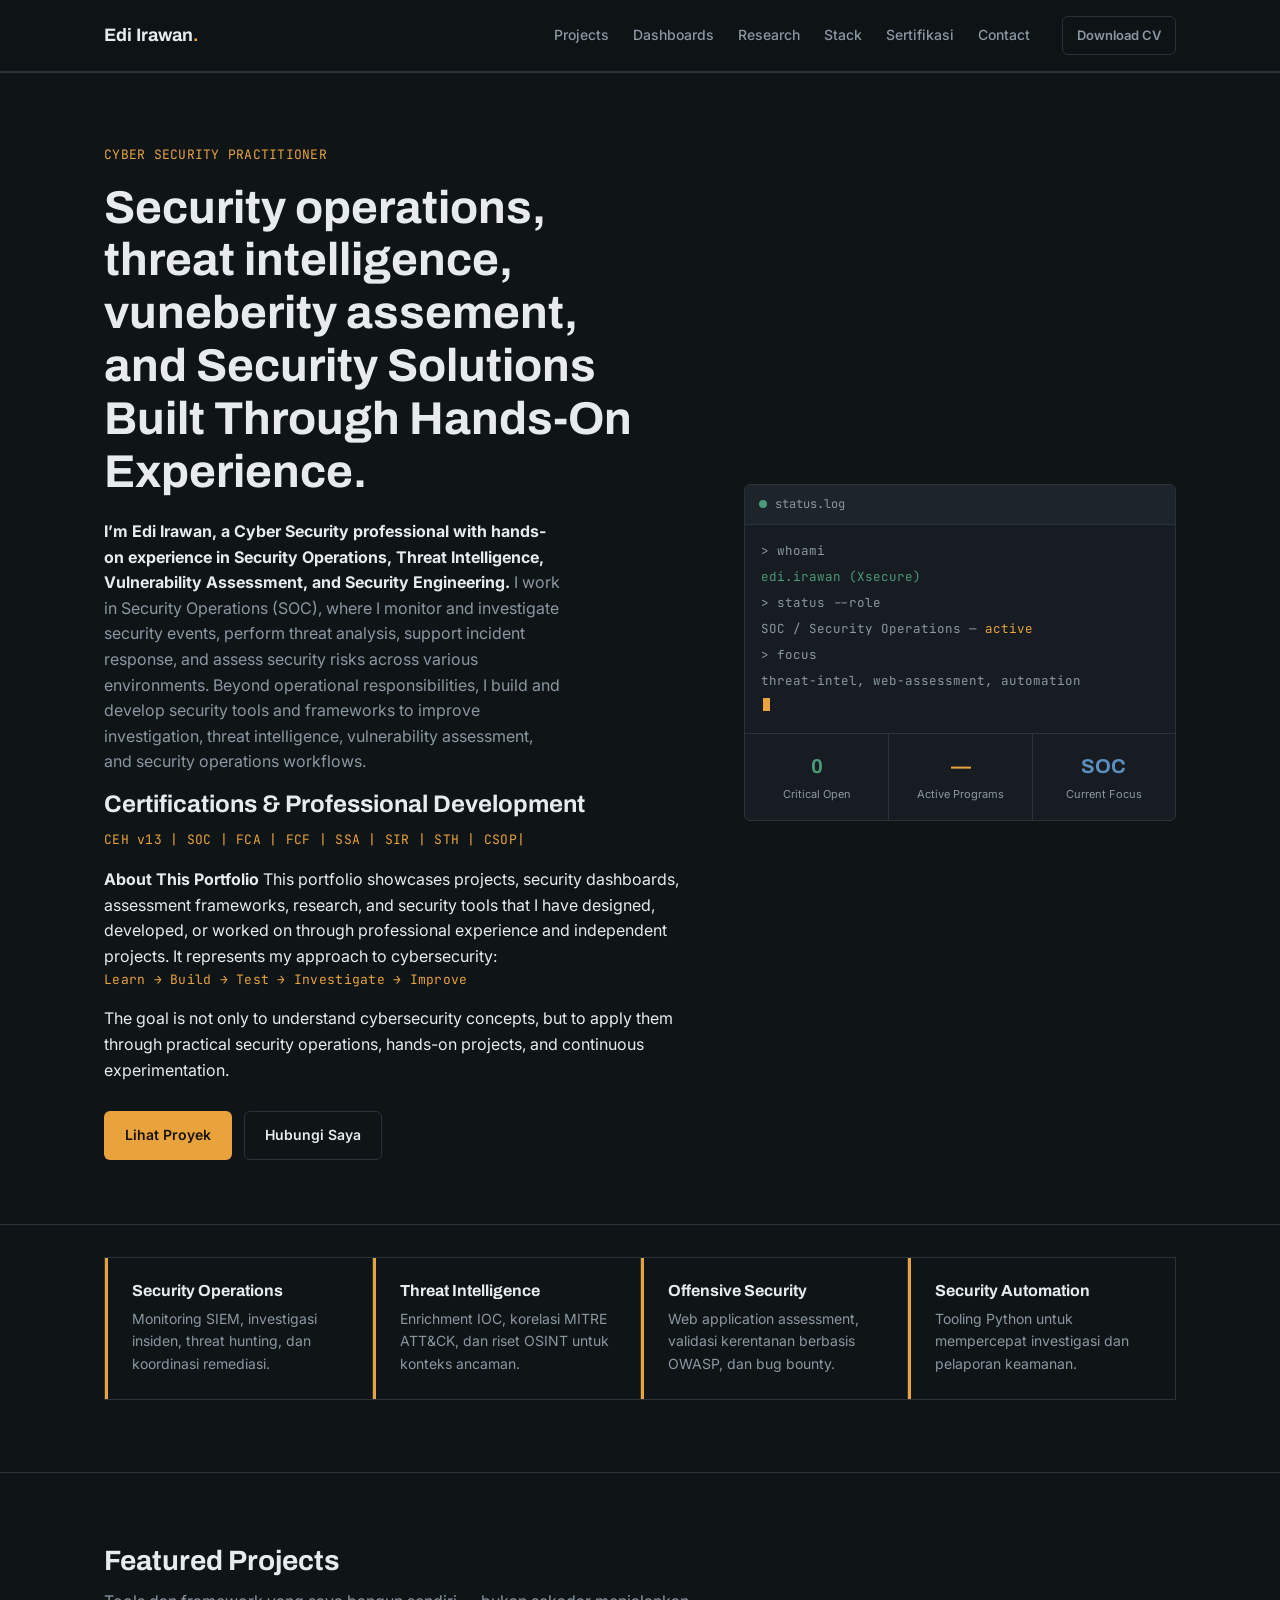
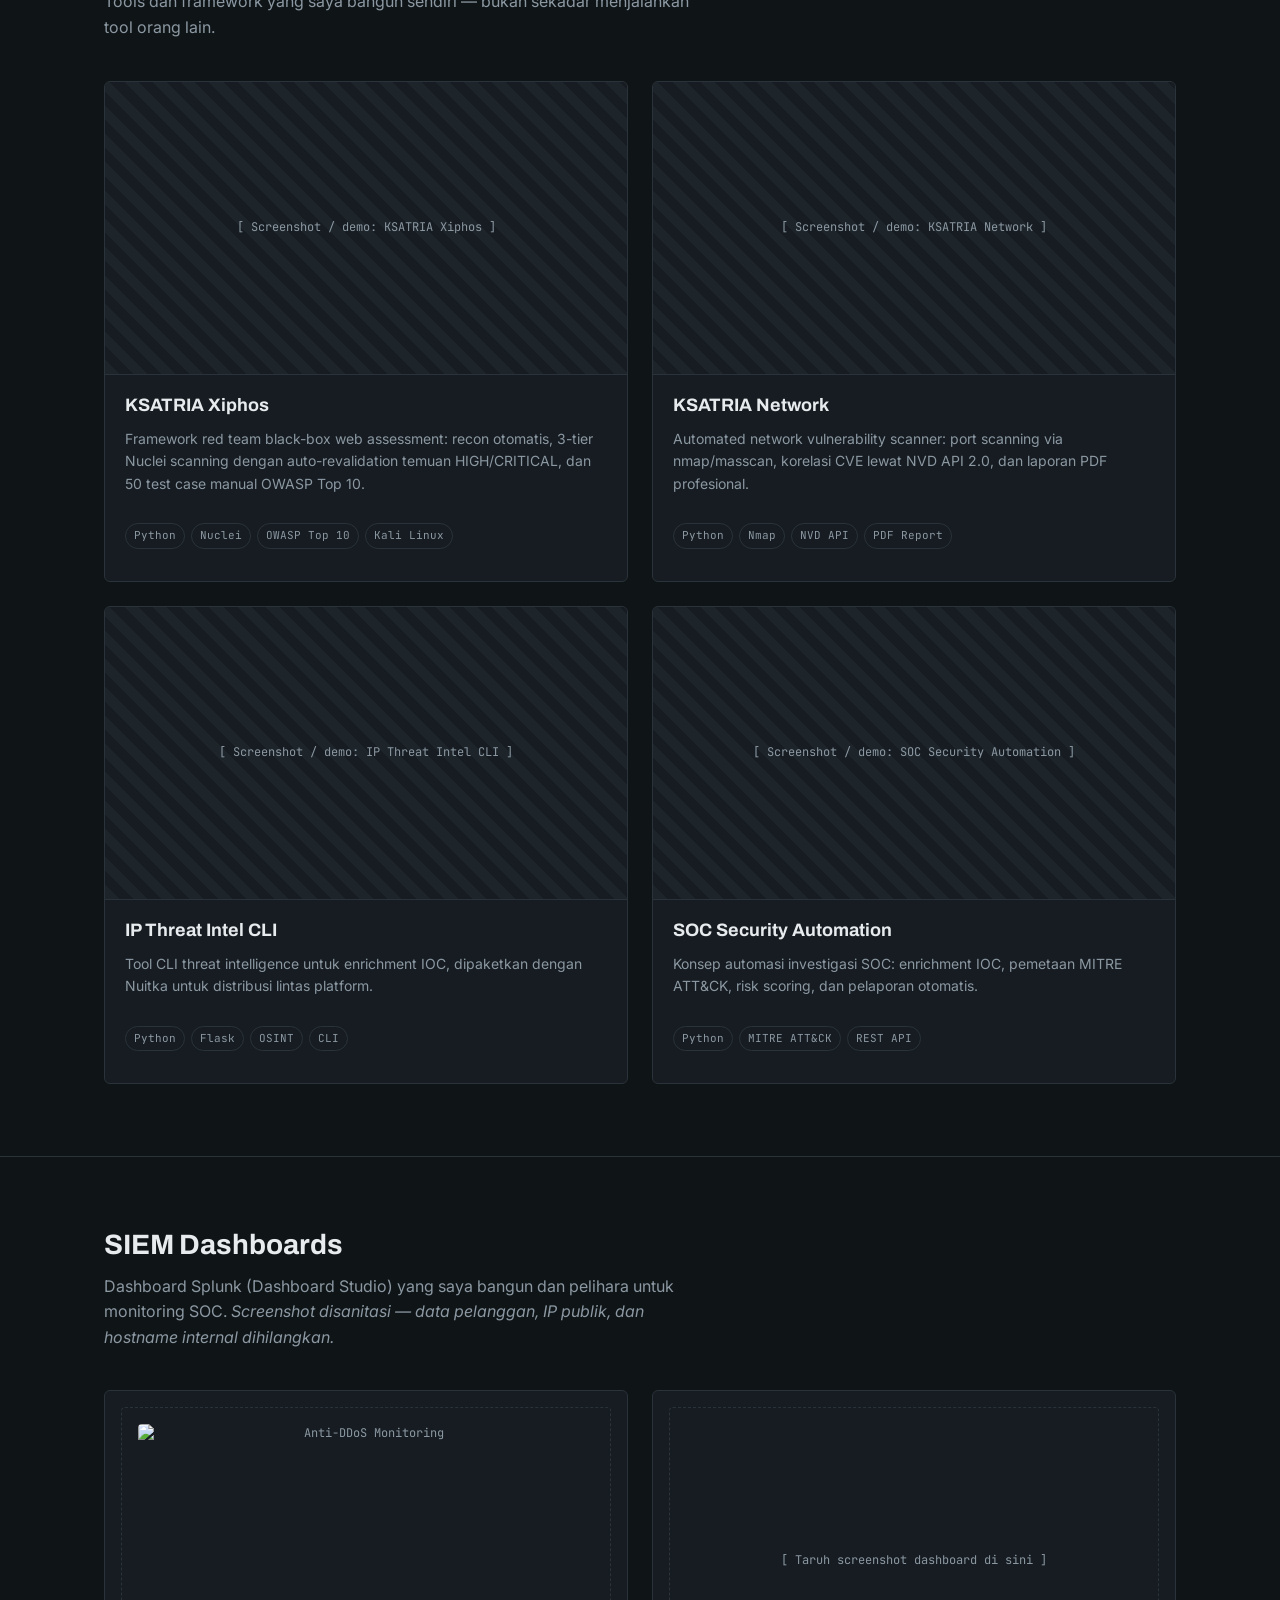
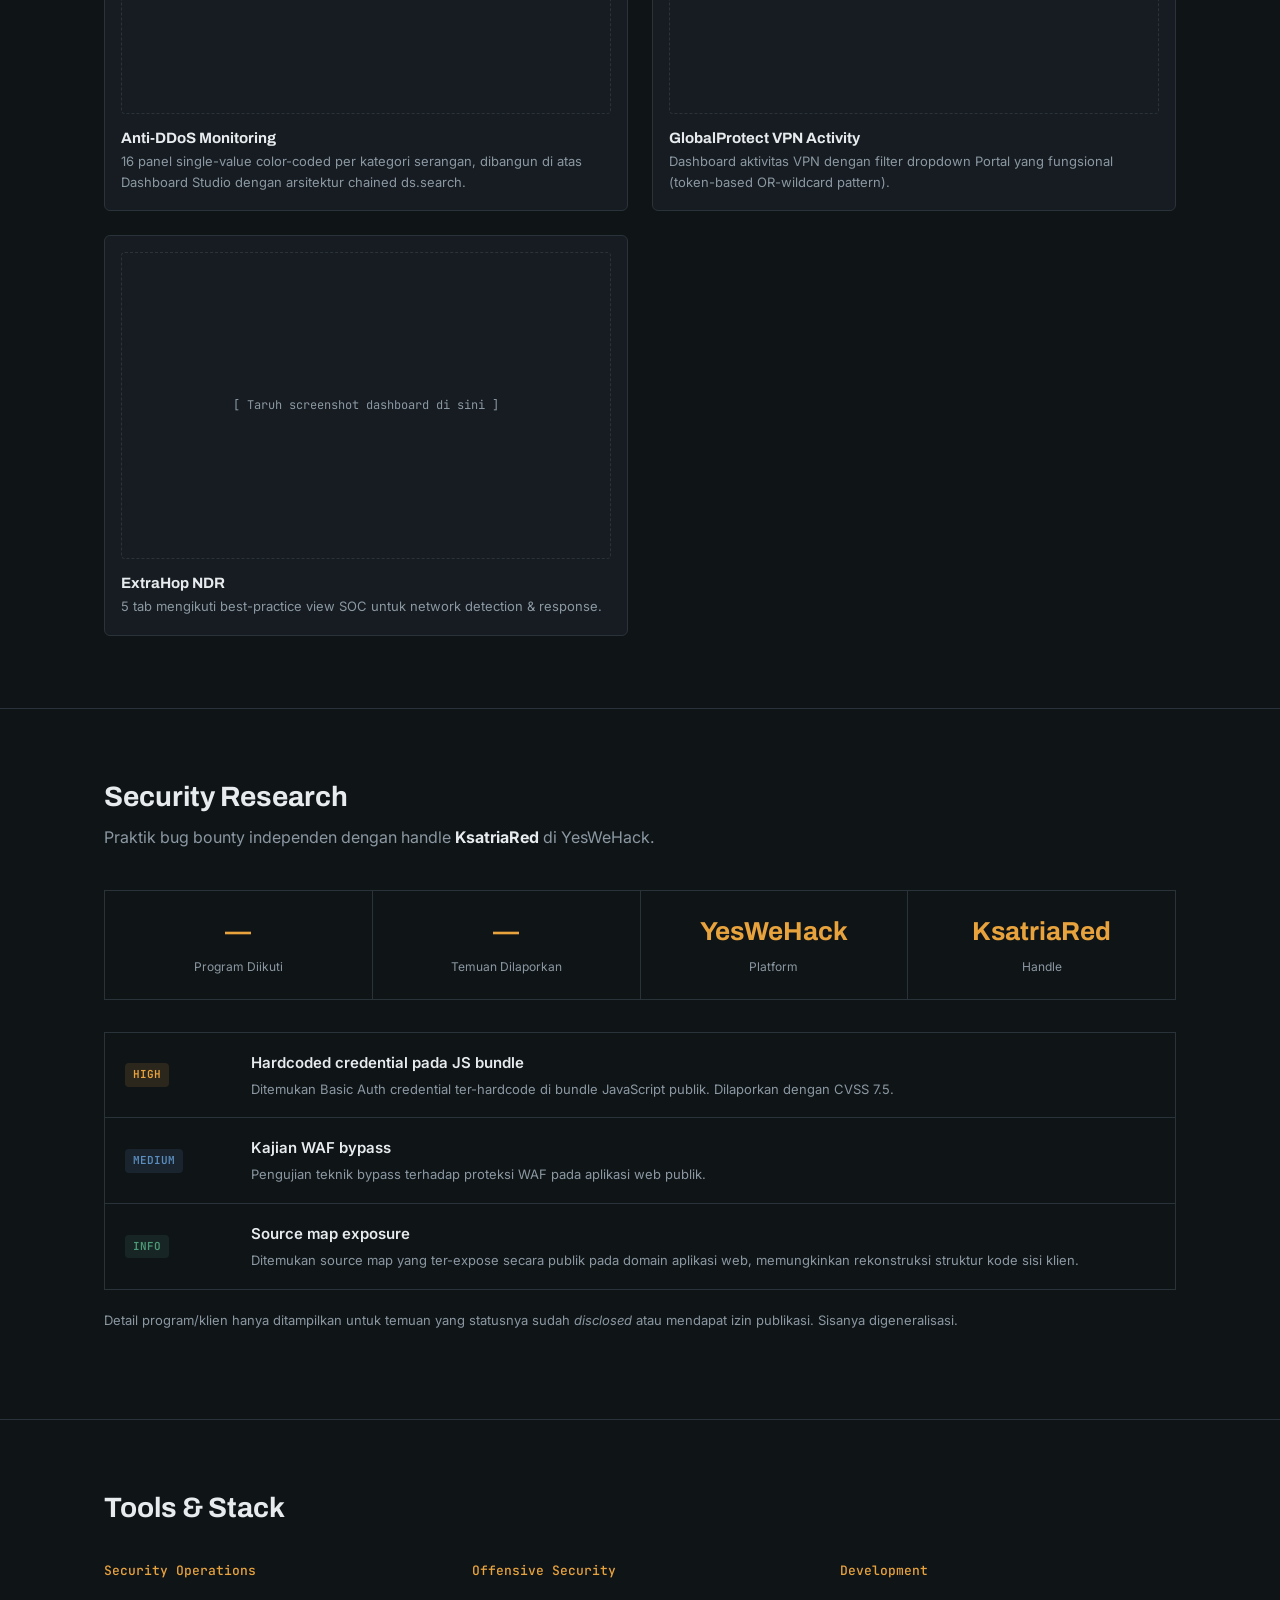
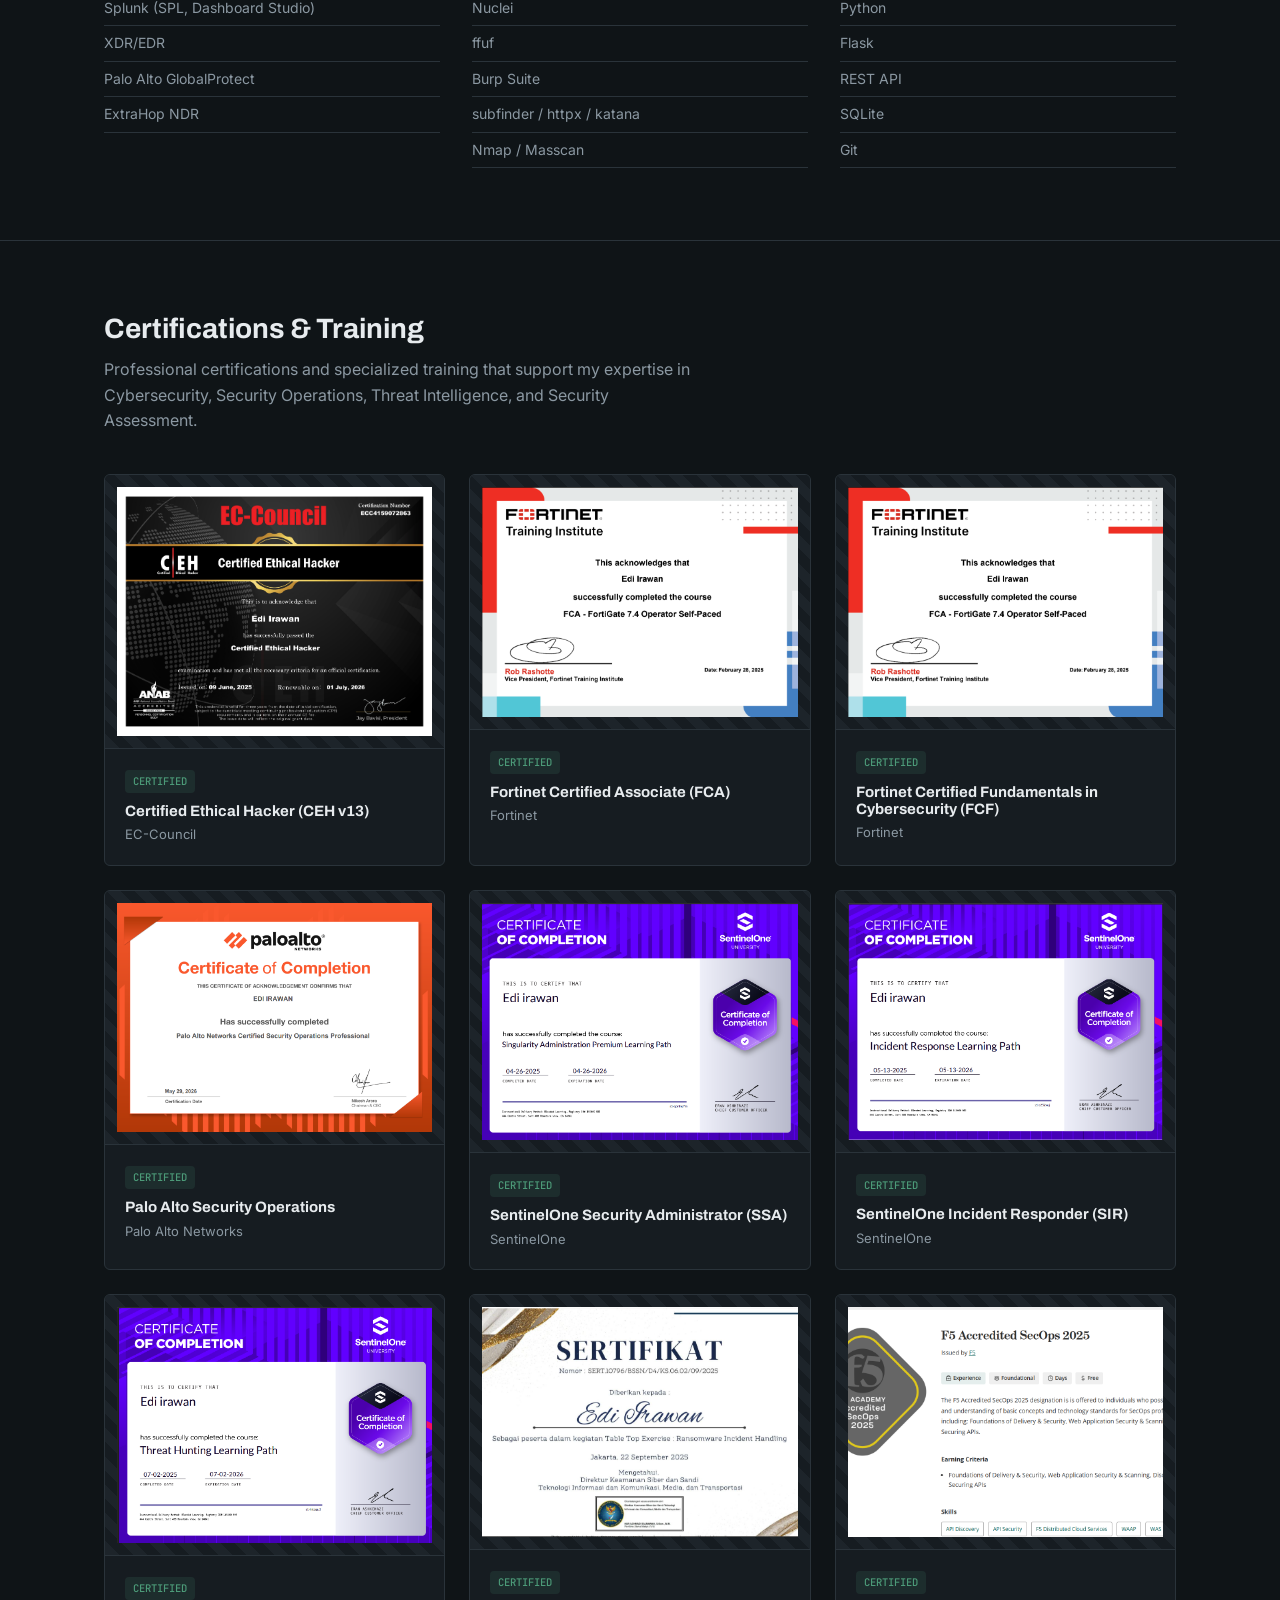
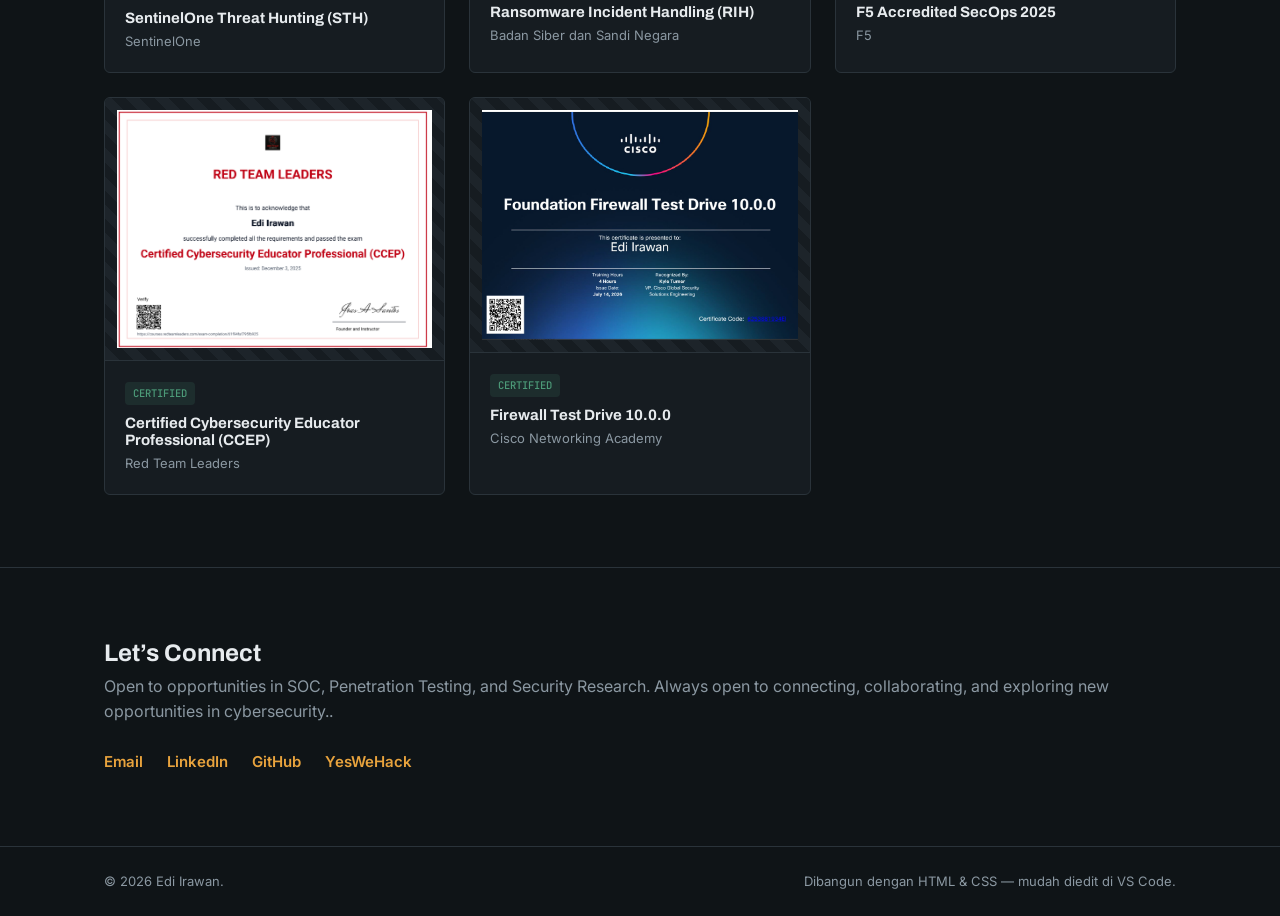
==== commit d8cec95d: "Update index.html" ====
--- a/index.html
+++ b/index.html
@@ -691,8 +691,8 @@
   <section class="certifications" id="certifications">
     <div class="wrap">
       <div class="section-head">
-        <h2>Sertifikasi &amp; Pelatihan</h2>
-        <p>Sertifikasi resmi dan training yang mendukung kompetensi di atas.</p>
+        <h2>Certifications &amp; Training</h2>
+        <p>Professional certifications and specialized training that support my expertise in Cybersecurity, Security Operations, Threat Intelligence, and Security Assessment.</p>
       </div>
       <div class="cert-grid" id="certGrid">
         <!-- cert cards injected by script from CERTIFICATIONS array -->
@@ -706,8 +706,9 @@
   <section class="contact" id="contact">
     <div class="wrap contact-inner">
       <div>
-        <h2>Mari terhubung</h2>
-        <p>Terbuka untuk peran SOC, penetration testing, dan security research.</p>
+        <h2>Let’s Connect</h2>
+        <p>Open to opportunities in SOC, Penetration Testing, and Security Research.
+Always open to connecting, collaborating, and exploring new opportunities in cybersecurity..</p>
       </div>
       <ul class="contact-links" id="contactLinks">
         <!-- links injected by script.js from CONTACT array -->
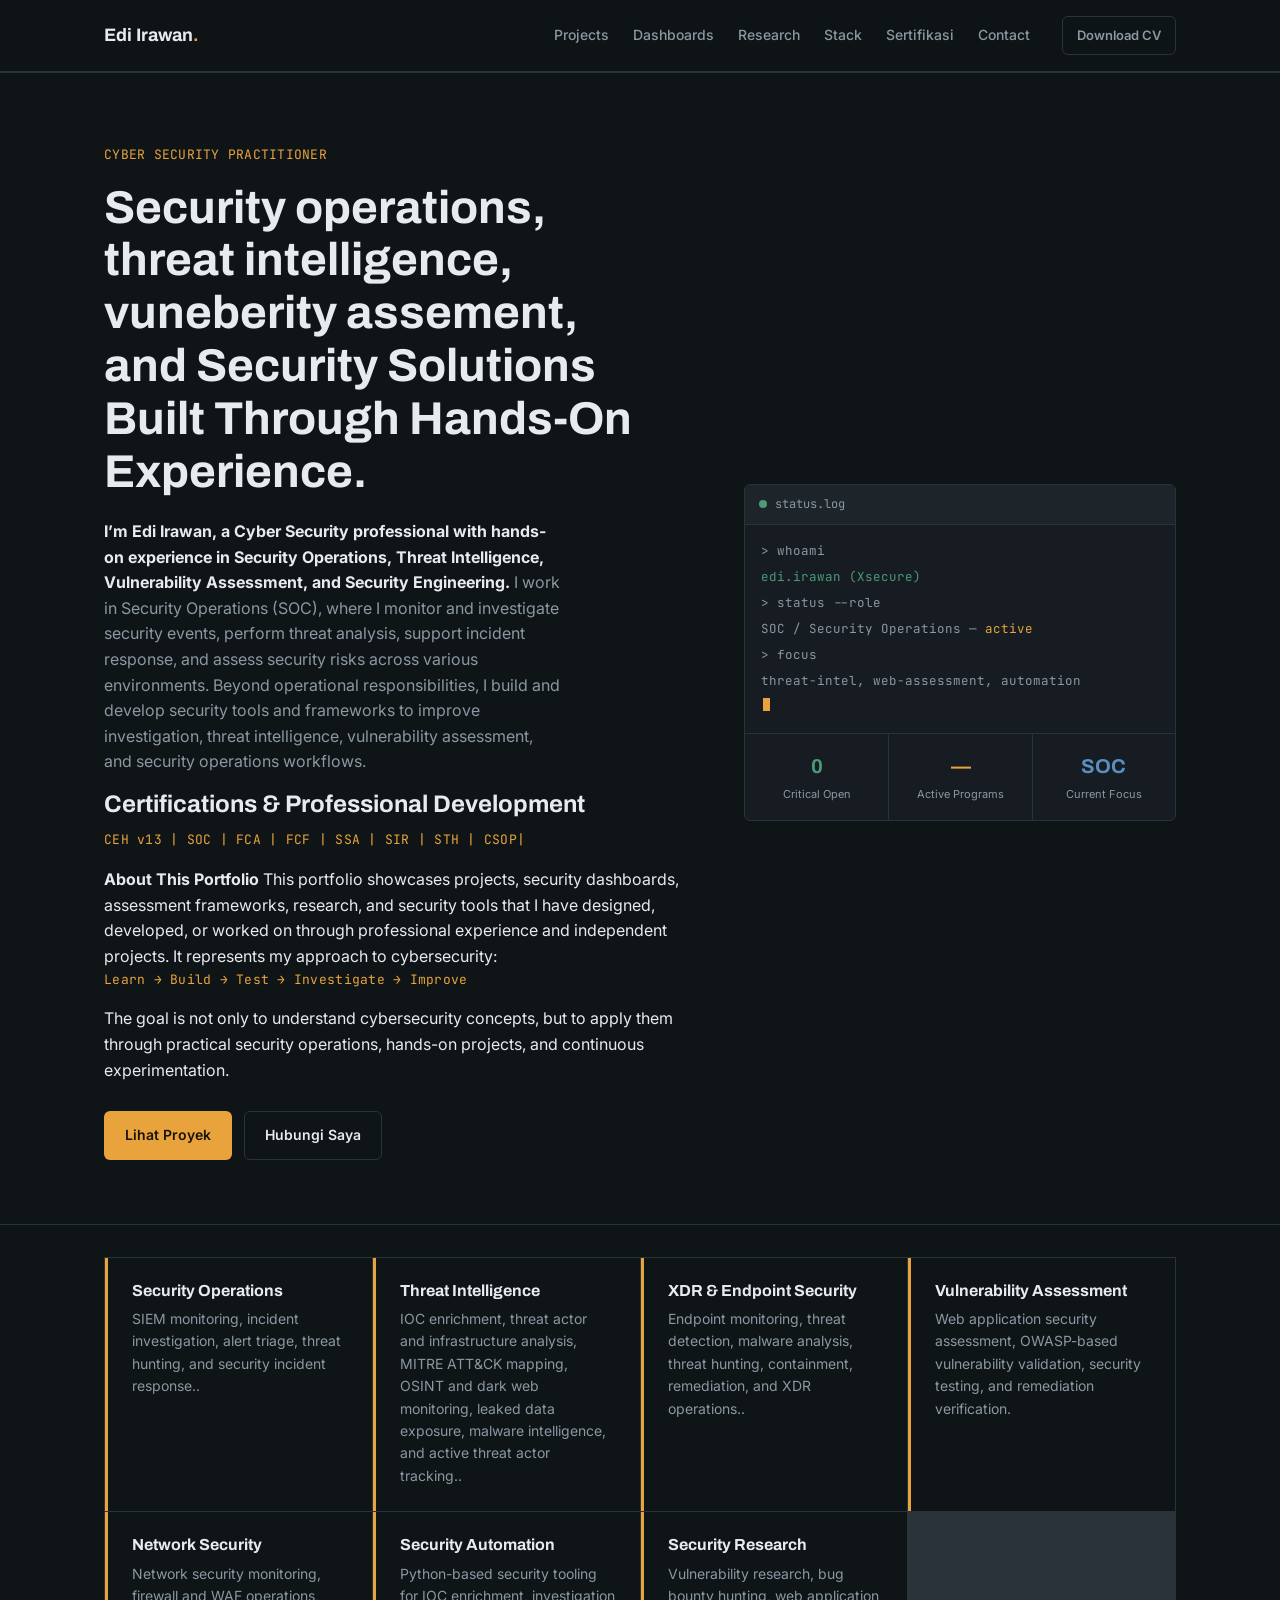
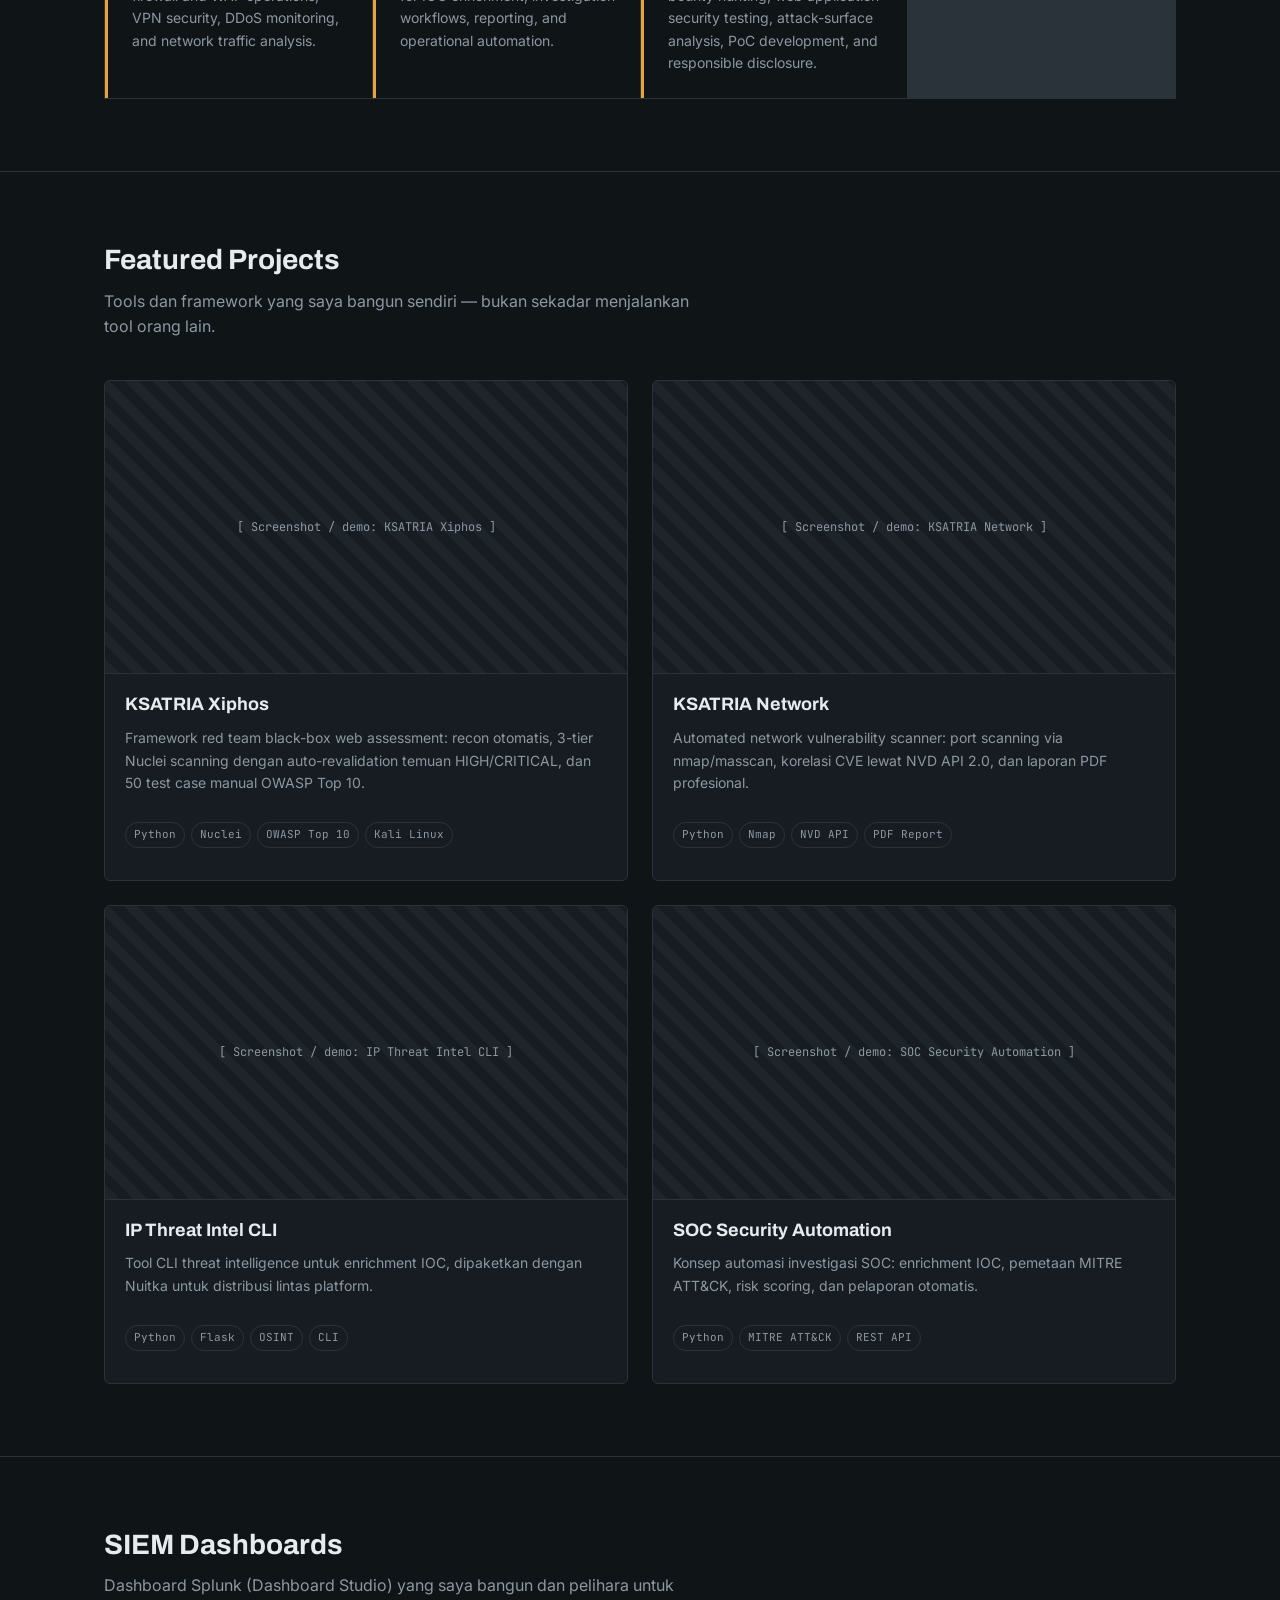
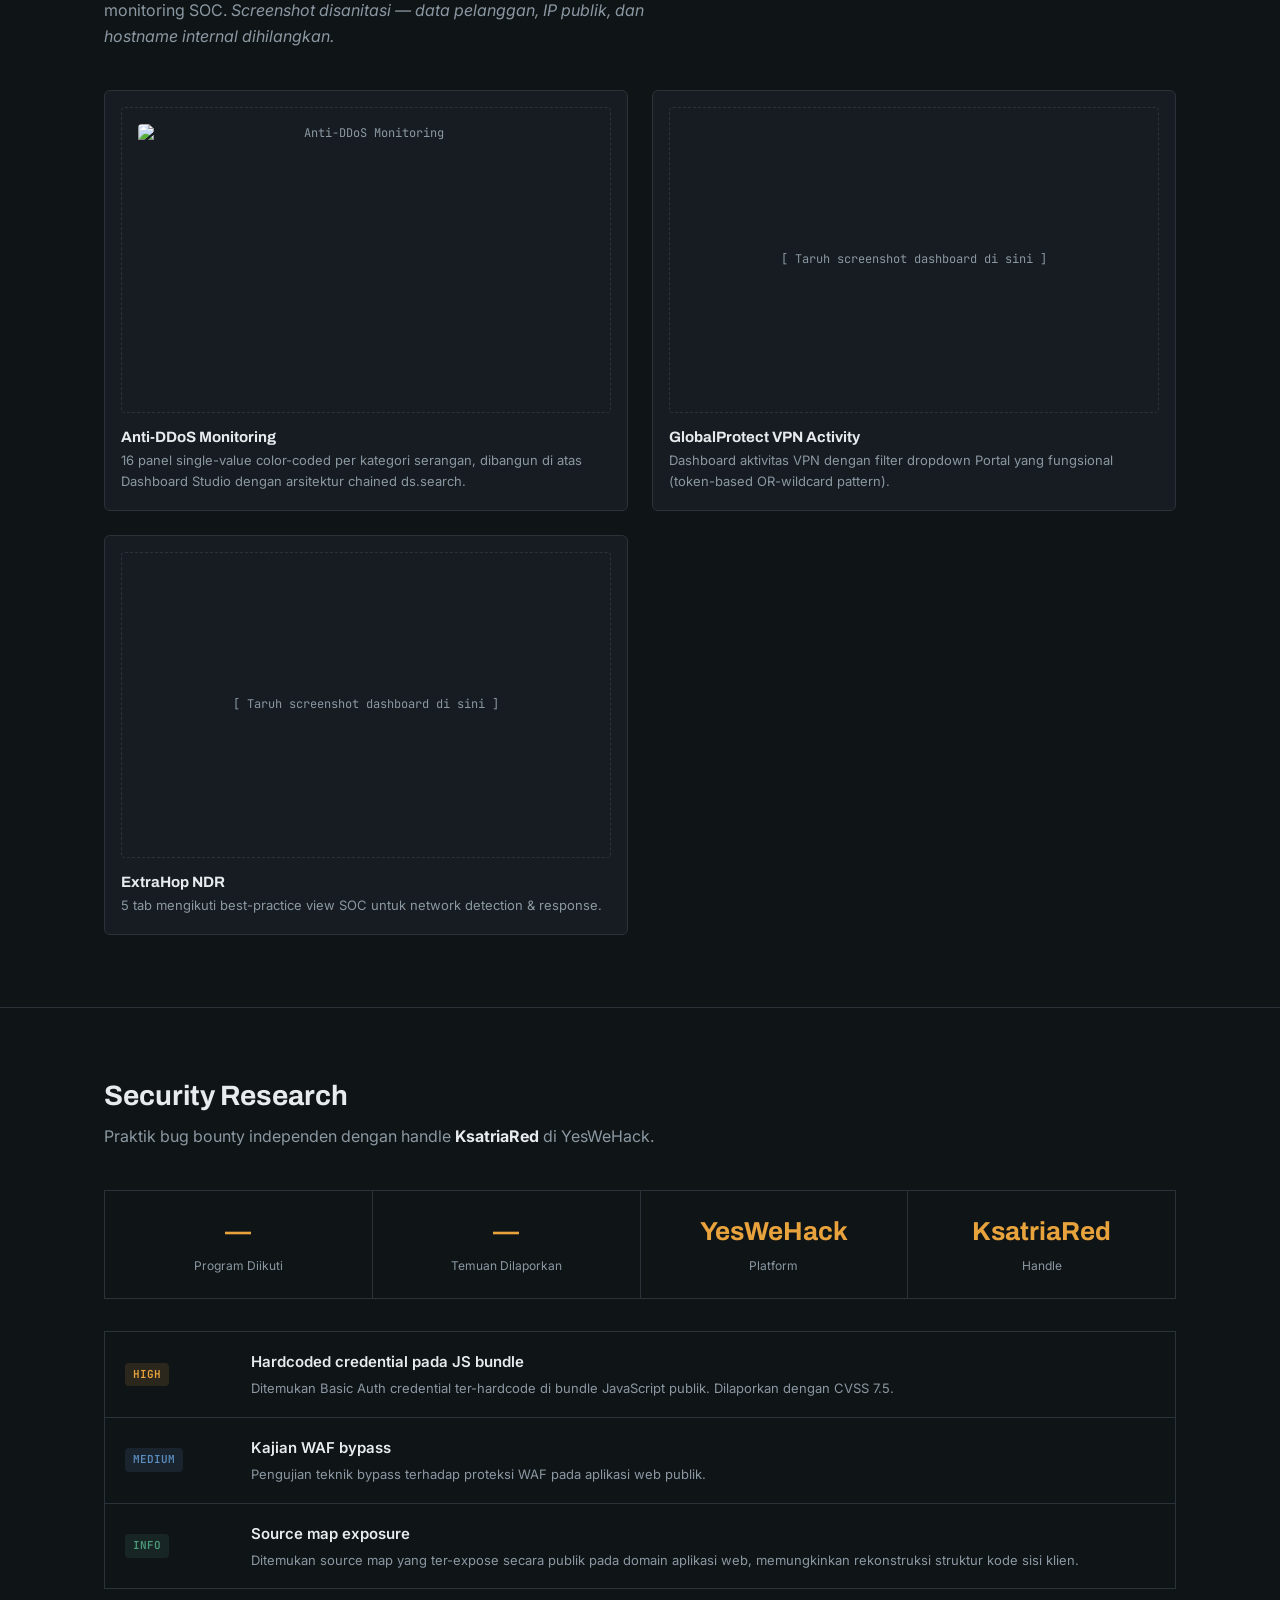
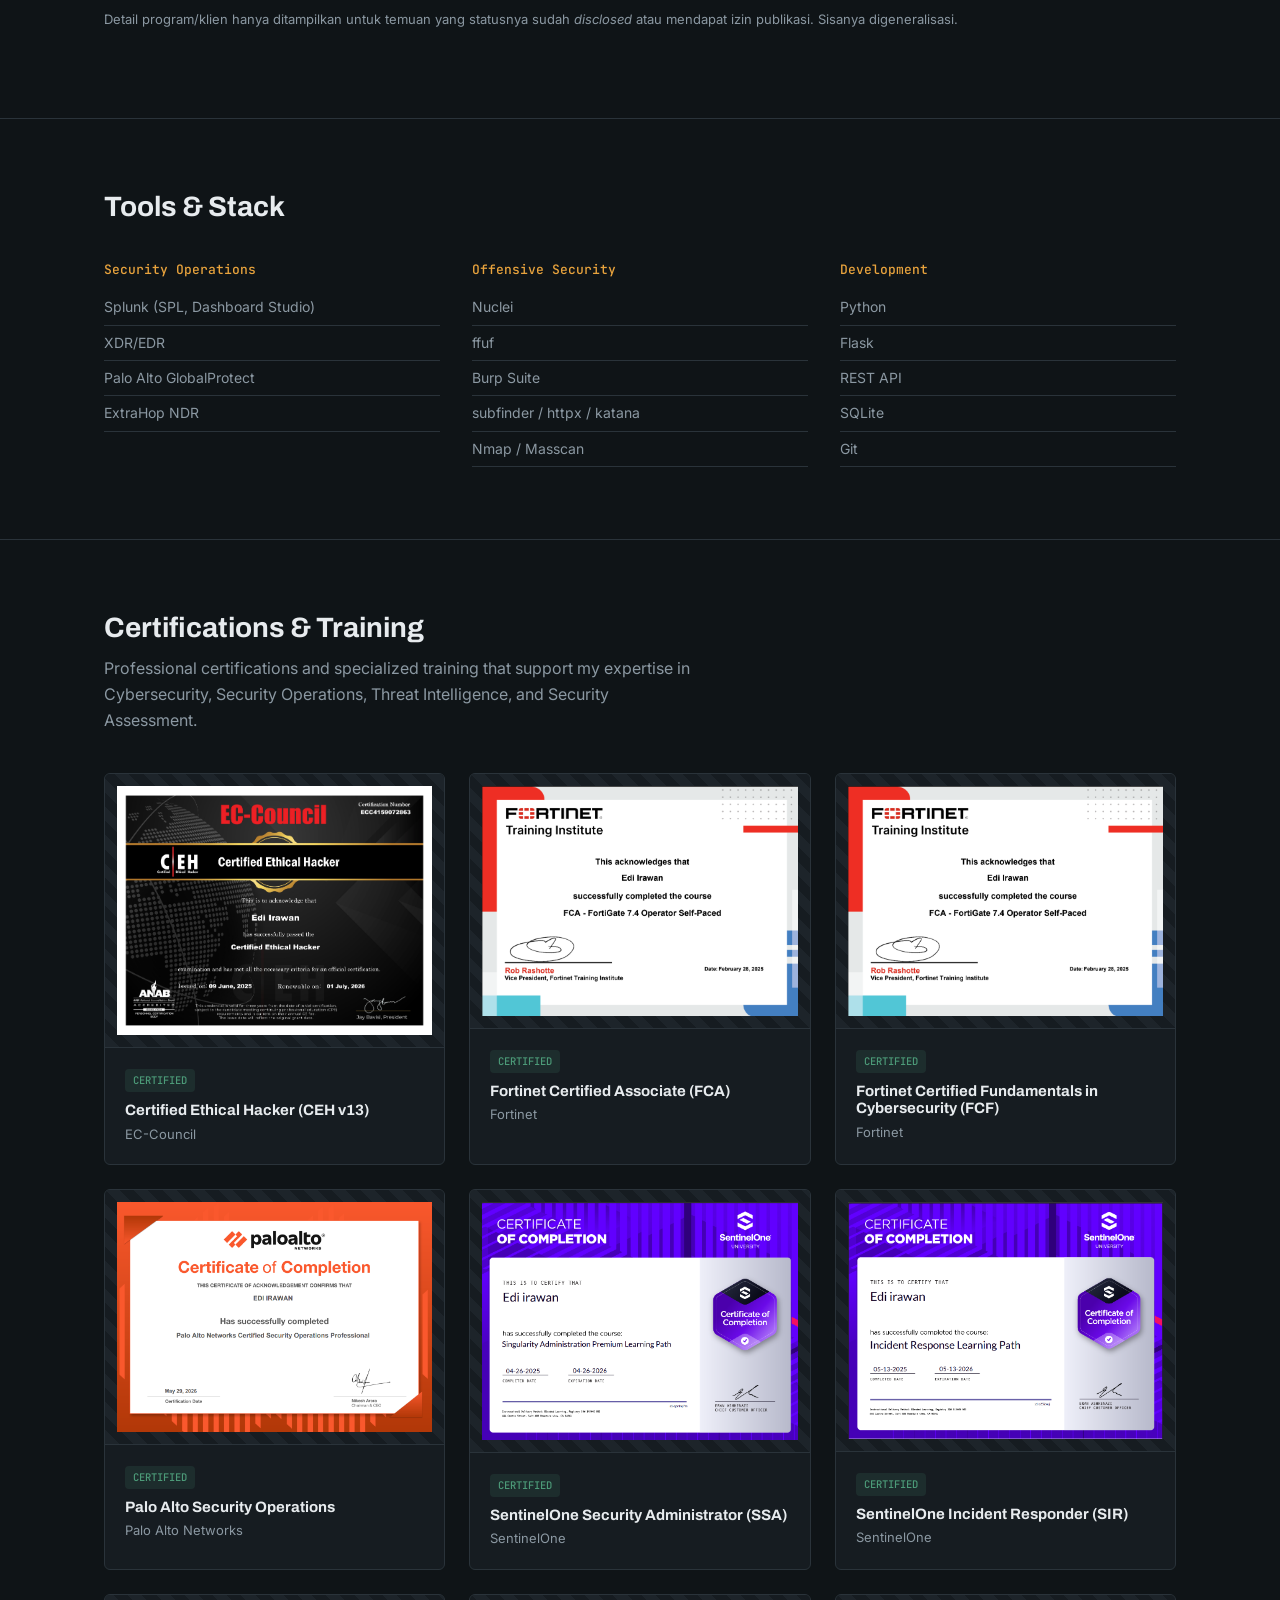
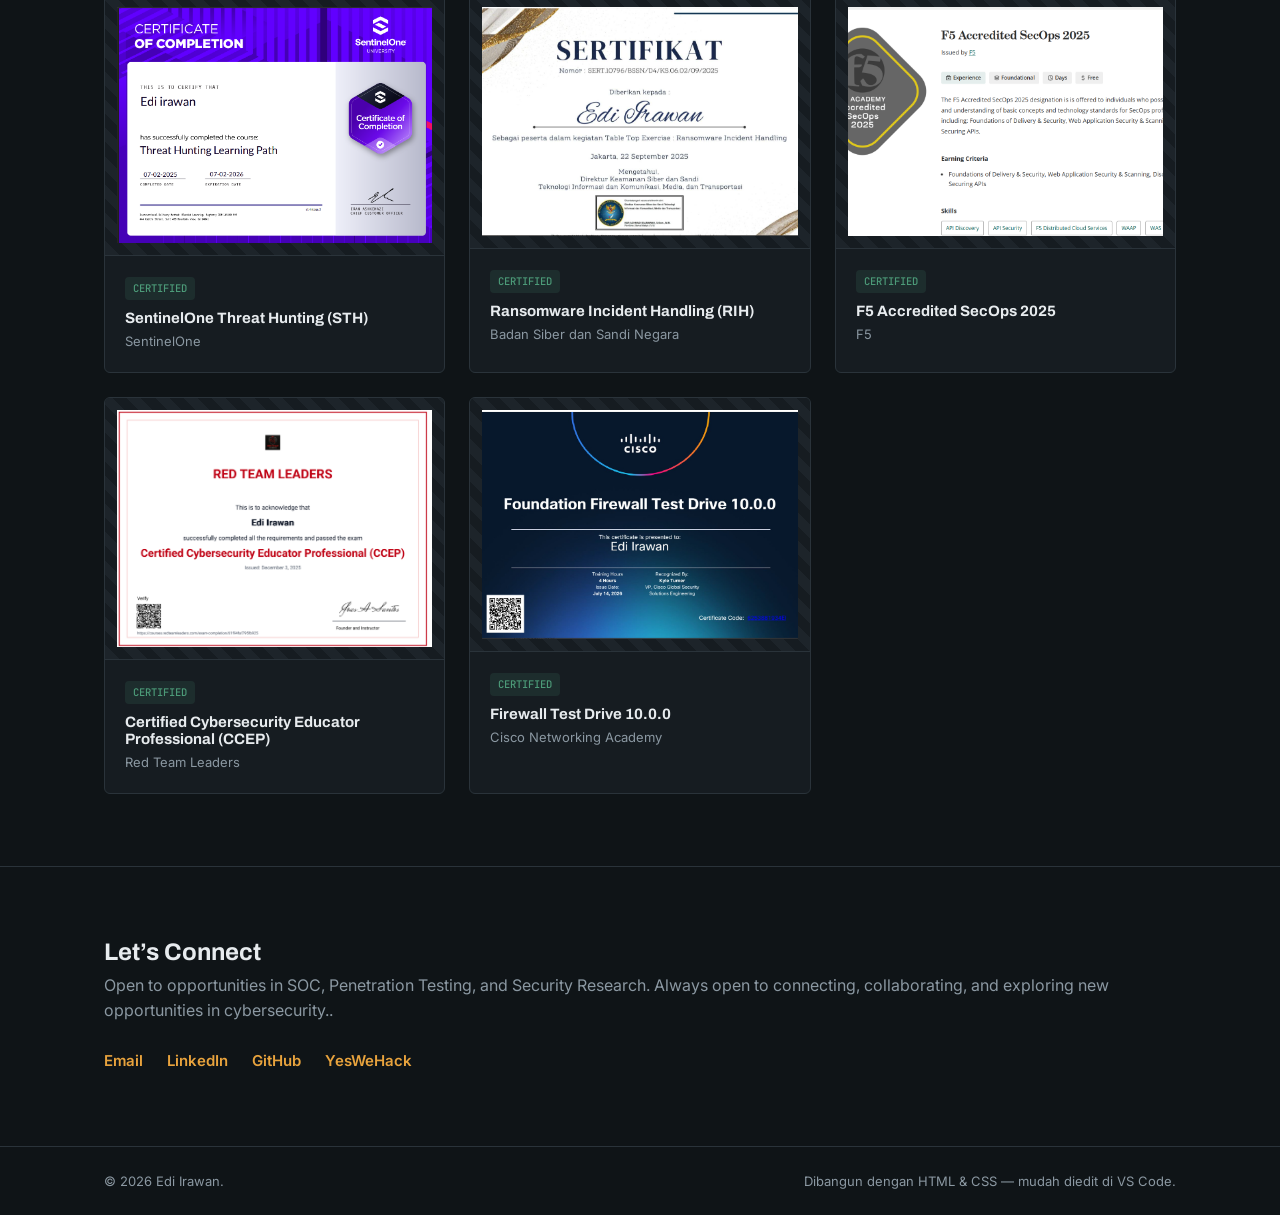
==== commit b4fab2b9: "Update index.html" ====
--- a/index.html
+++ b/index.html
@@ -594,19 +594,31 @@
       <ul class="focus-list">
         <li class="focus-item">
           <h3>Security Operations</h3>
-          <p>Monitoring SIEM, investigasi insiden, threat hunting, dan koordinasi remediasi.</p>
+          <p>SIEM monitoring, incident investigation, alert triage, threat hunting, and security incident response..</p>
         </li>
         <li class="focus-item">
           <h3>Threat Intelligence</h3>
-          <p>Enrichment IOC, korelasi MITRE ATT&amp;CK, dan riset OSINT untuk konteks ancaman.</p>
+          <p>IOC enrichment, threat actor and infrastructure analysis, MITRE ATT&CK mapping, OSINT and dark web monitoring, leaked data exposure, malware intelligence, and active threat actor tracking..</p>
         </li>
         <li class="focus-item">
-          <h3>Offensive Security</h3>
-          <p>Web application assessment, validasi kerentanan berbasis OWASP, dan bug bounty.</p>
+          <h3>XDR & Endpoint Security</h3>
+          <p>Endpoint monitoring, threat detection, malware analysis, threat hunting, containment, remediation, and XDR operations..</p>
         </li>
         <li class="focus-item">
-          <h3>Security Automation</h3>
-          <p>Tooling Python untuk mempercepat investigasi dan pelaporan keamanan.</p>
+          <h3>Vulnerability Assessment</h3>
+          <p>Web application security assessment, OWASP-based vulnerability validation, security testing, and remediation verification.</p>
+        </li>
+          <li class="focus-item">
+          <h3>Network Security</h3></h3>
+          <p>Network security monitoring, firewall and WAF operations, VPN security, DDoS monitoring, and network traffic analysis.</p>
+        </li>
+          <li class="focus-item">
+          <h3>Security Automation</h3></h3>
+          <p>Python-based security tooling for IOC enrichment, investigation workflows, reporting, and operational automation.</p>
+        </li>
+         <li class="focus-item">
+          <h3>Security Research</h3></h3>
+          <p>Vulnerability research, bug bounty hunting, web application security testing, attack-surface analysis, PoC development, and responsible disclosure.</p>
         </li>
       </ul>
     </div>
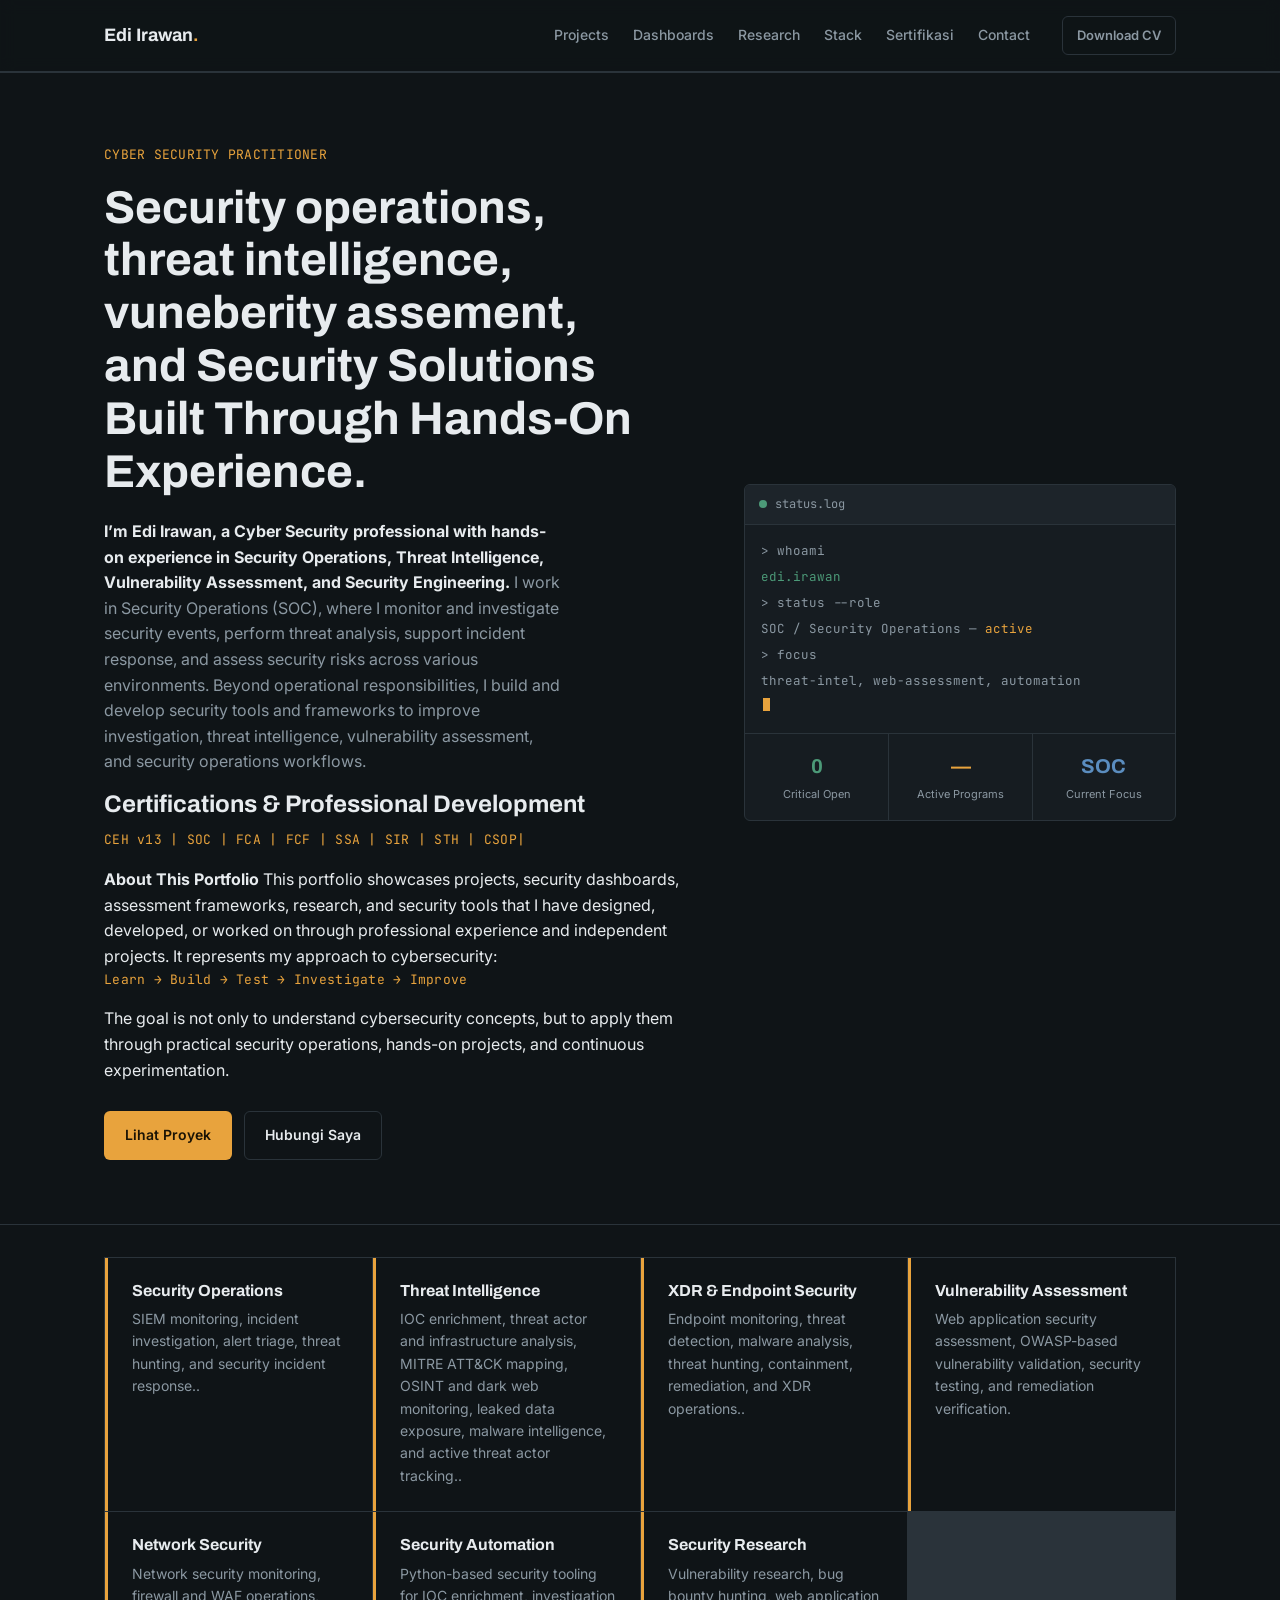
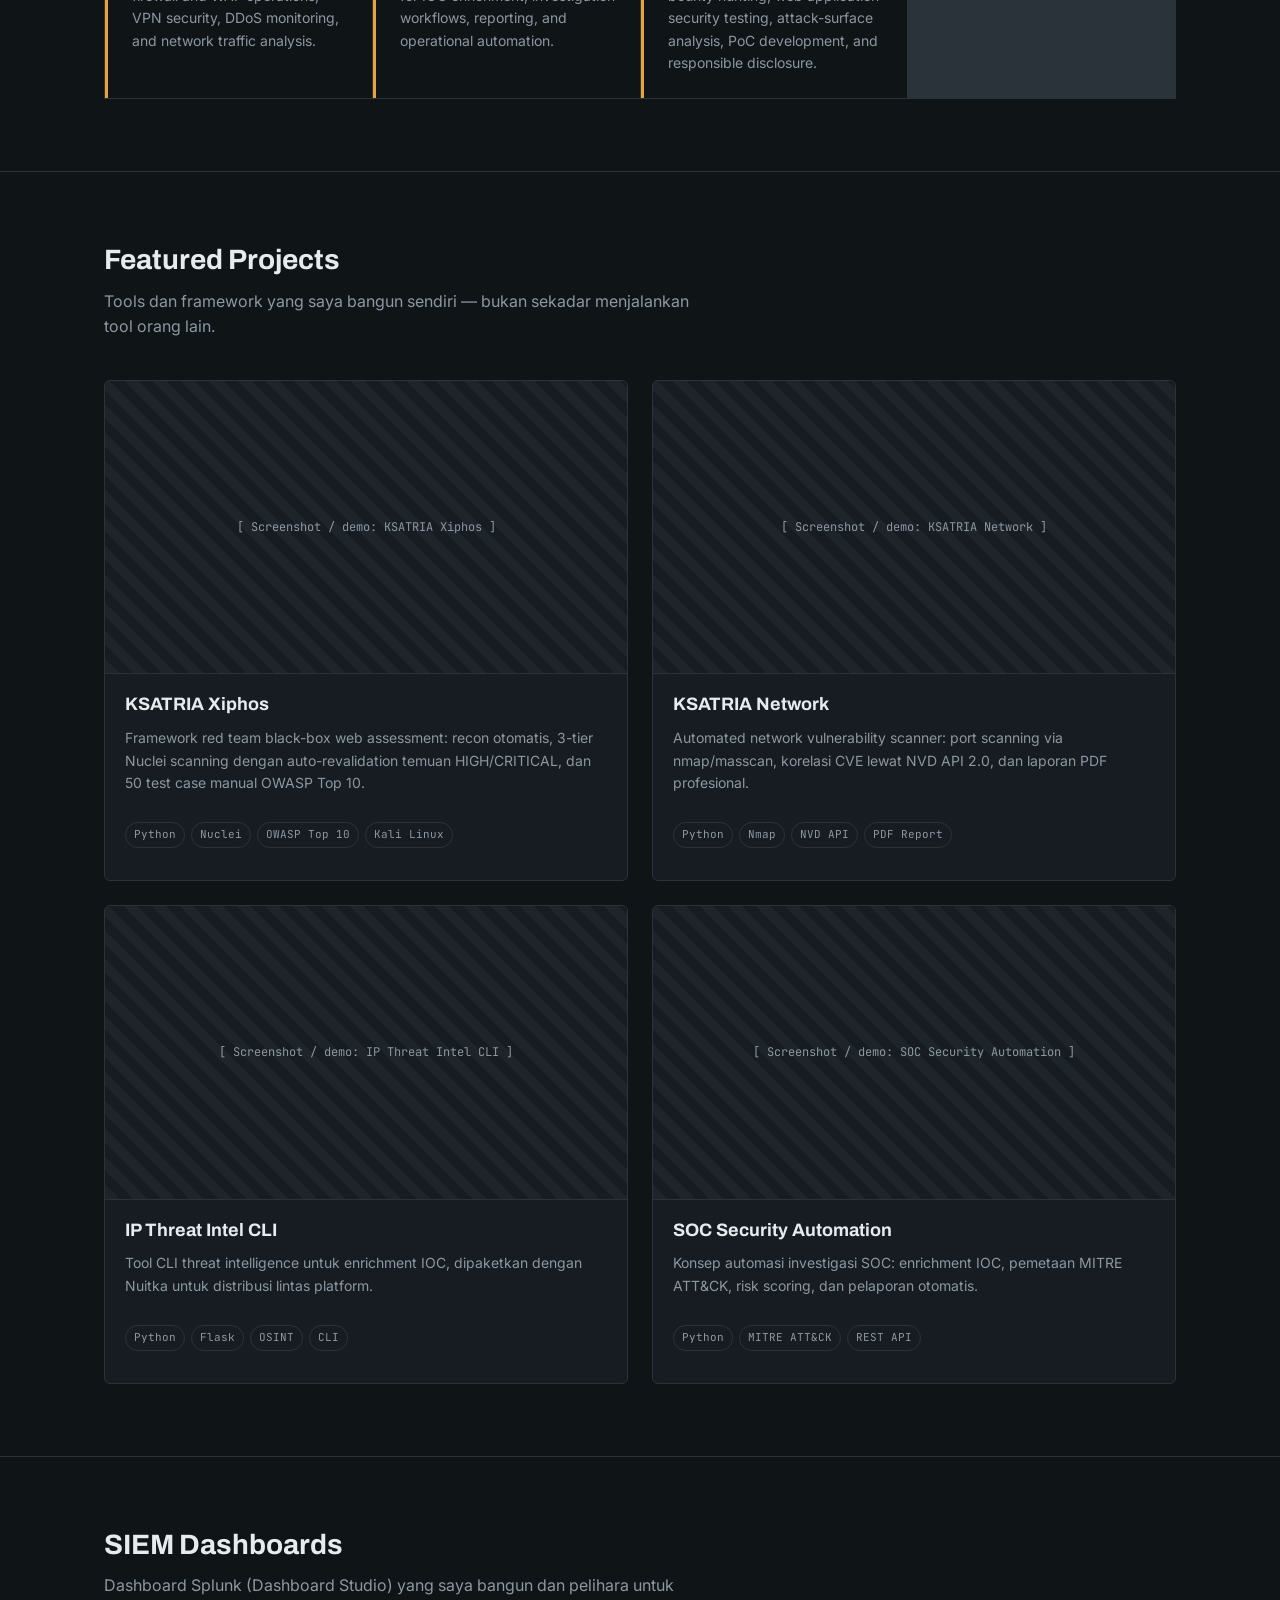
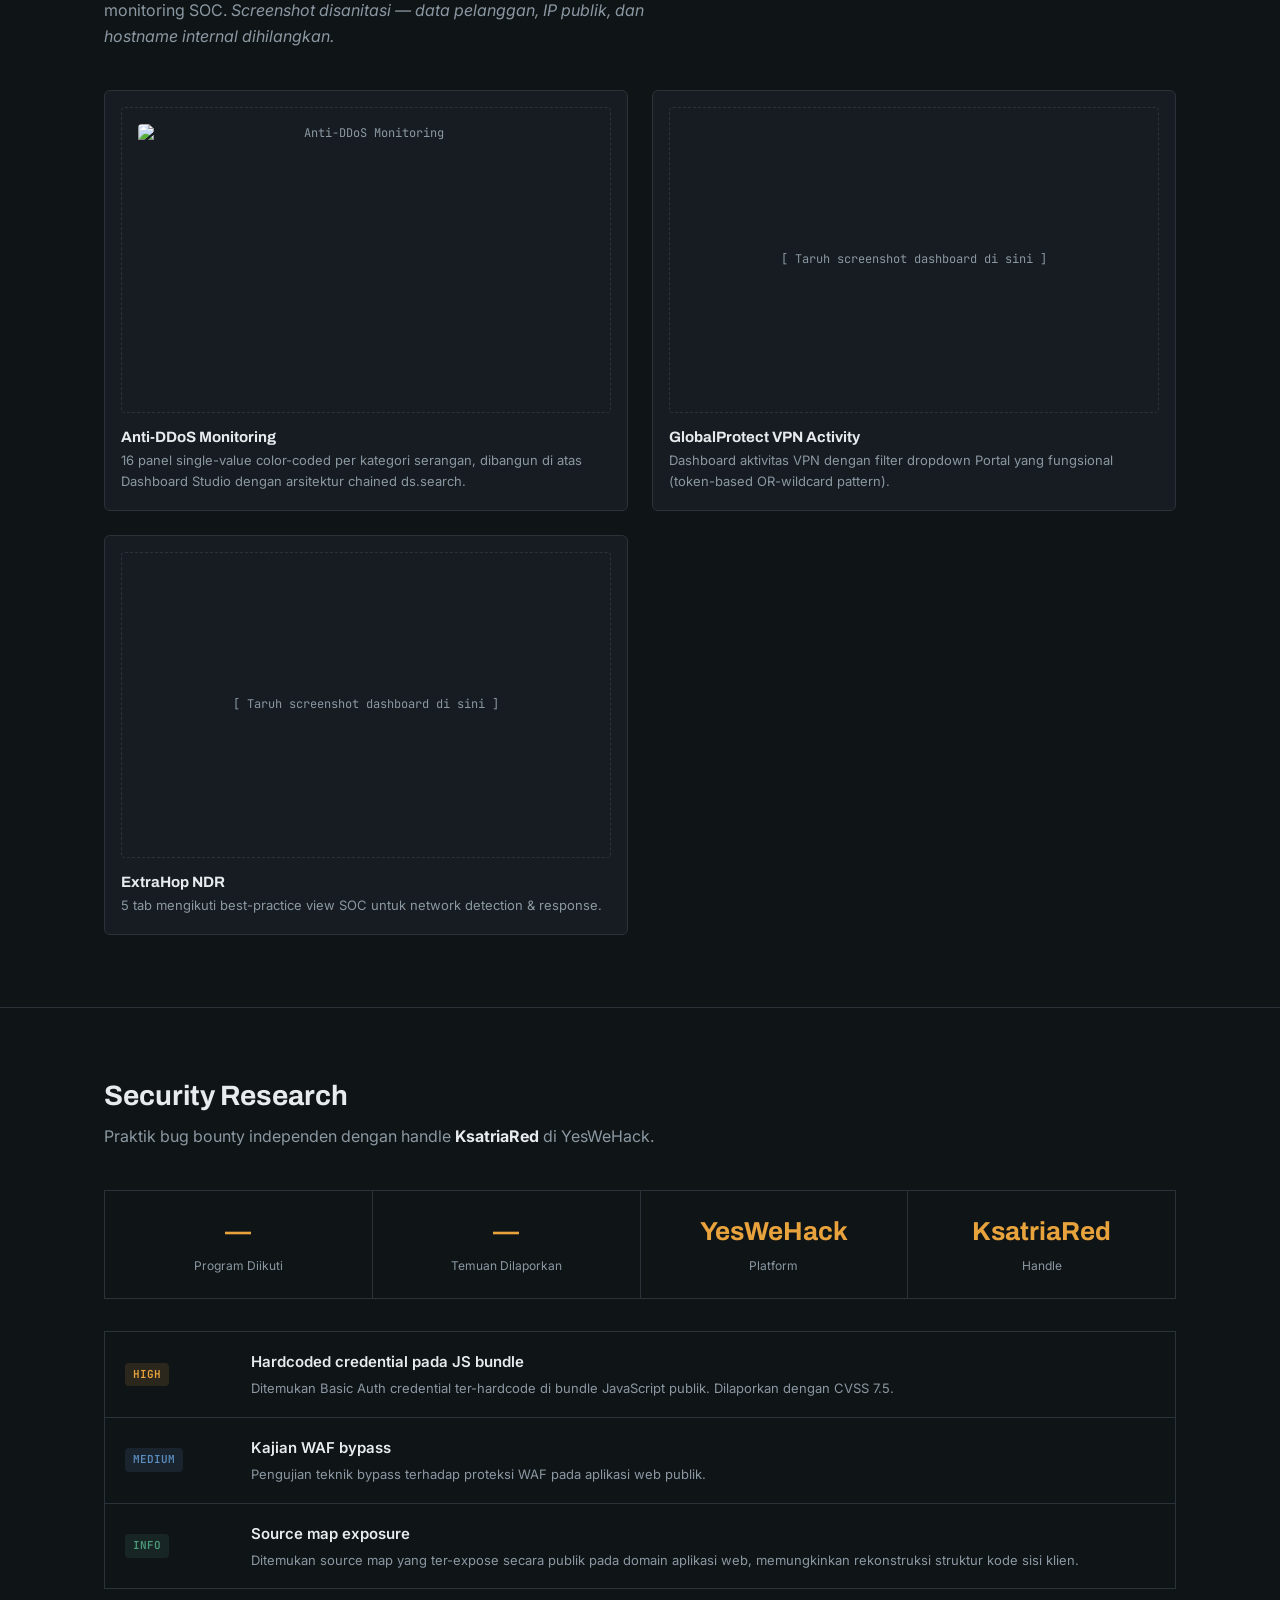
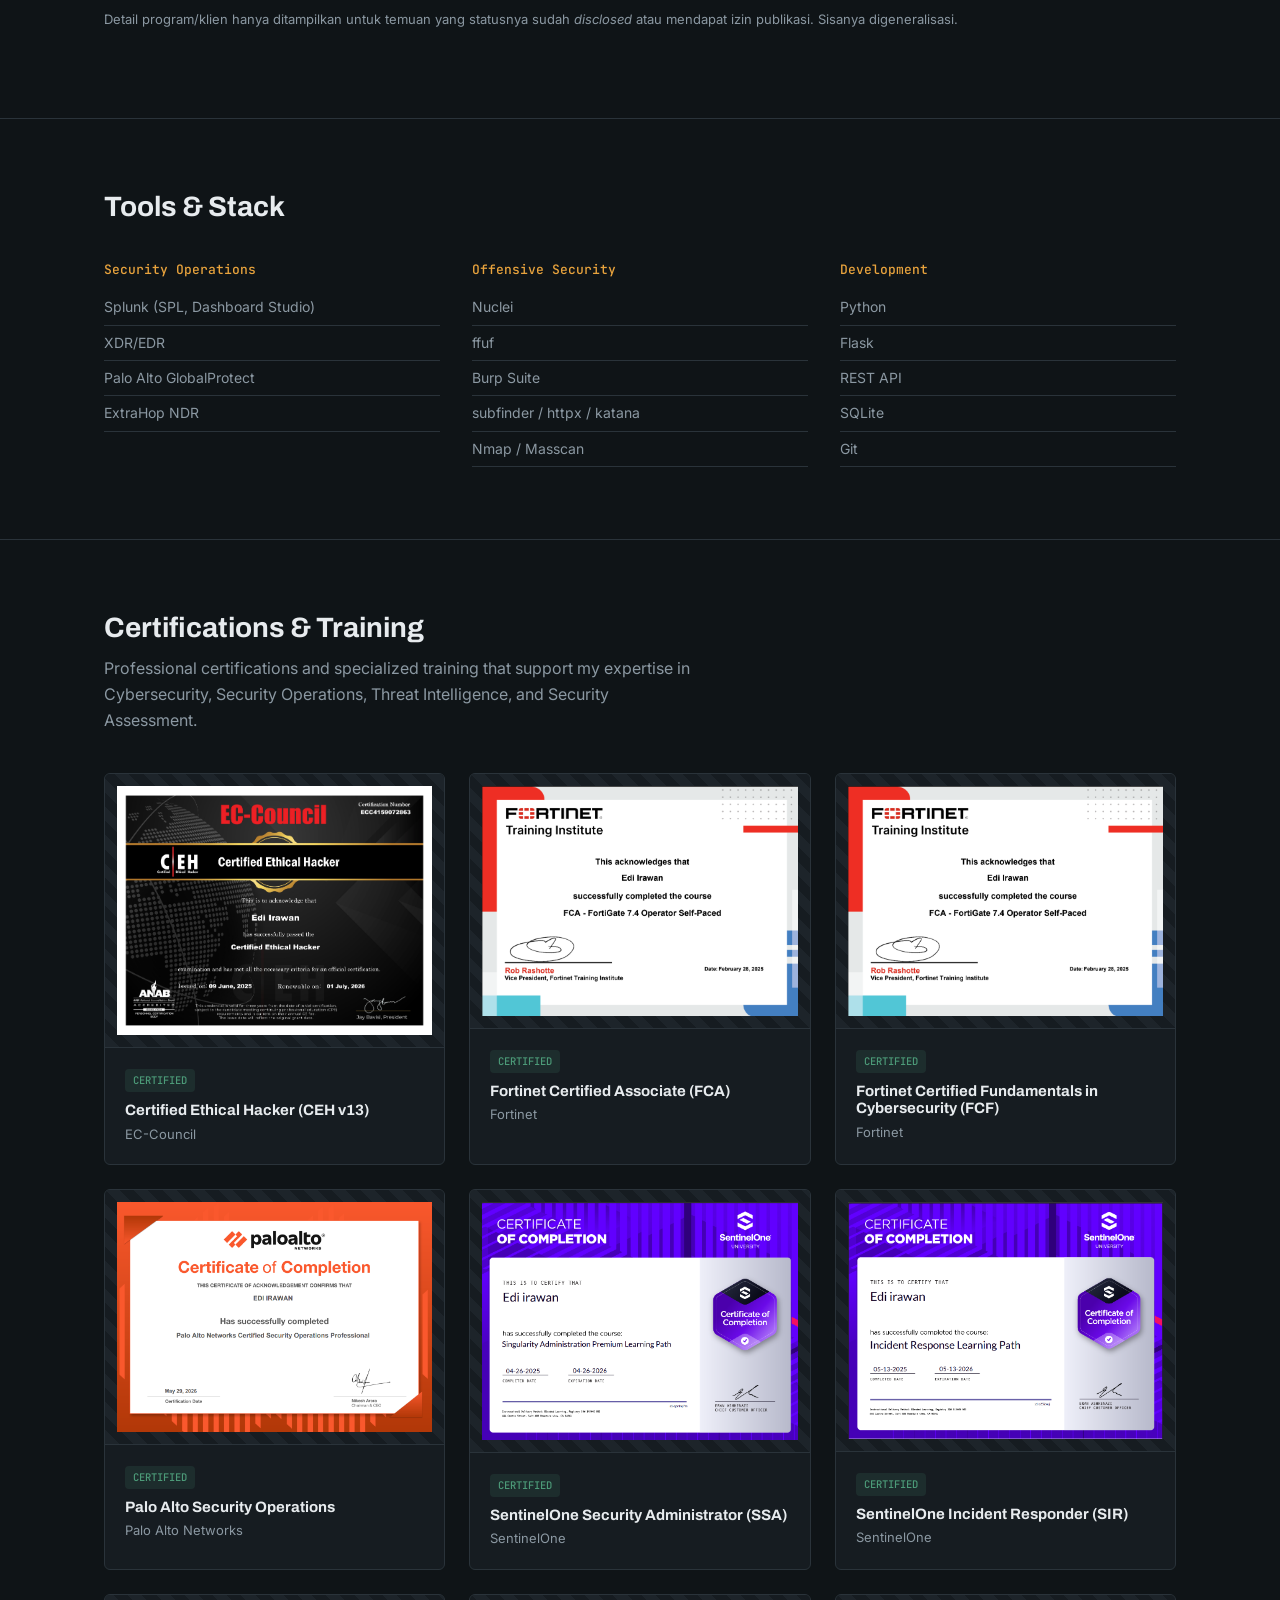
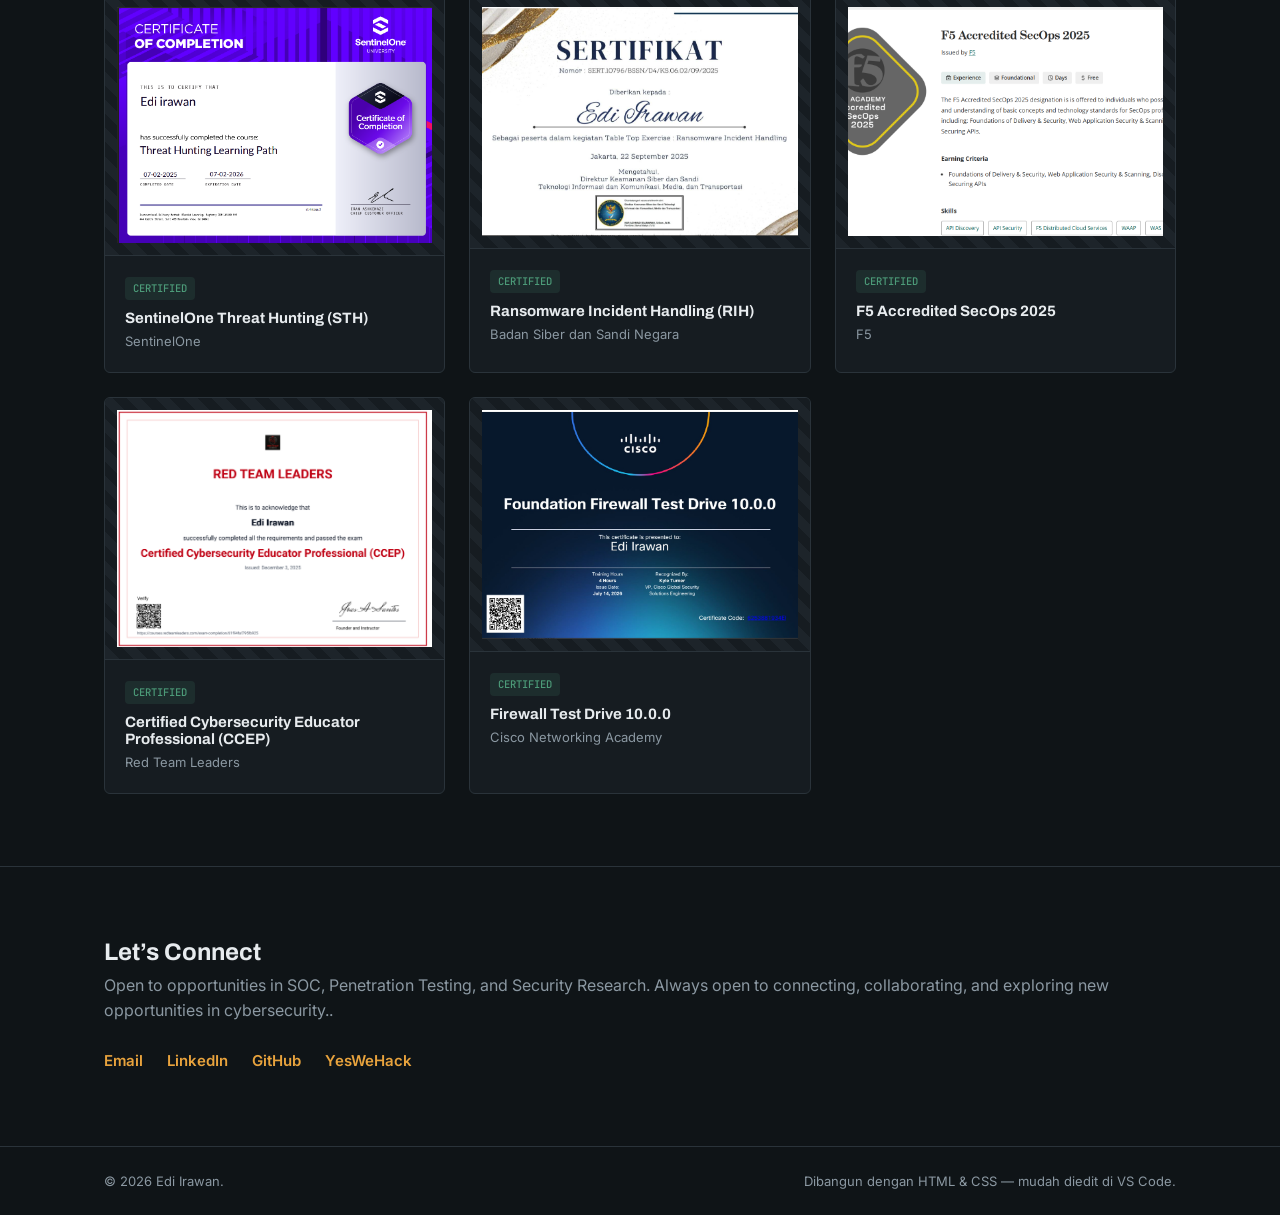
==== commit 5fd8d17d: "Update index.html" ====
--- a/index.html
+++ b/index.html
@@ -619,7 +619,7 @@
          <li class="focus-item">
           <h3>Security Research</h3></h3>
           <p>Vulnerability research, bug bounty hunting, web application security testing, attack-surface analysis, PoC development, and responsible disclosure.</p>
-        </li>
+        
       </ul>
     </div>
   </section>
@@ -1054,7 +1054,7 @@
   const body = document.getElementById("terminalBody");
   const lines = [
     `> whoami`,
-    `<span class="ok">edi.irawan (Xsecure)</span>`,
+    `<span class="ok">edi.irawan </span>`,
     `> status --role`,
     `SOC / Security Operations — <span class="warn">active</span>`,
     `> focus`,
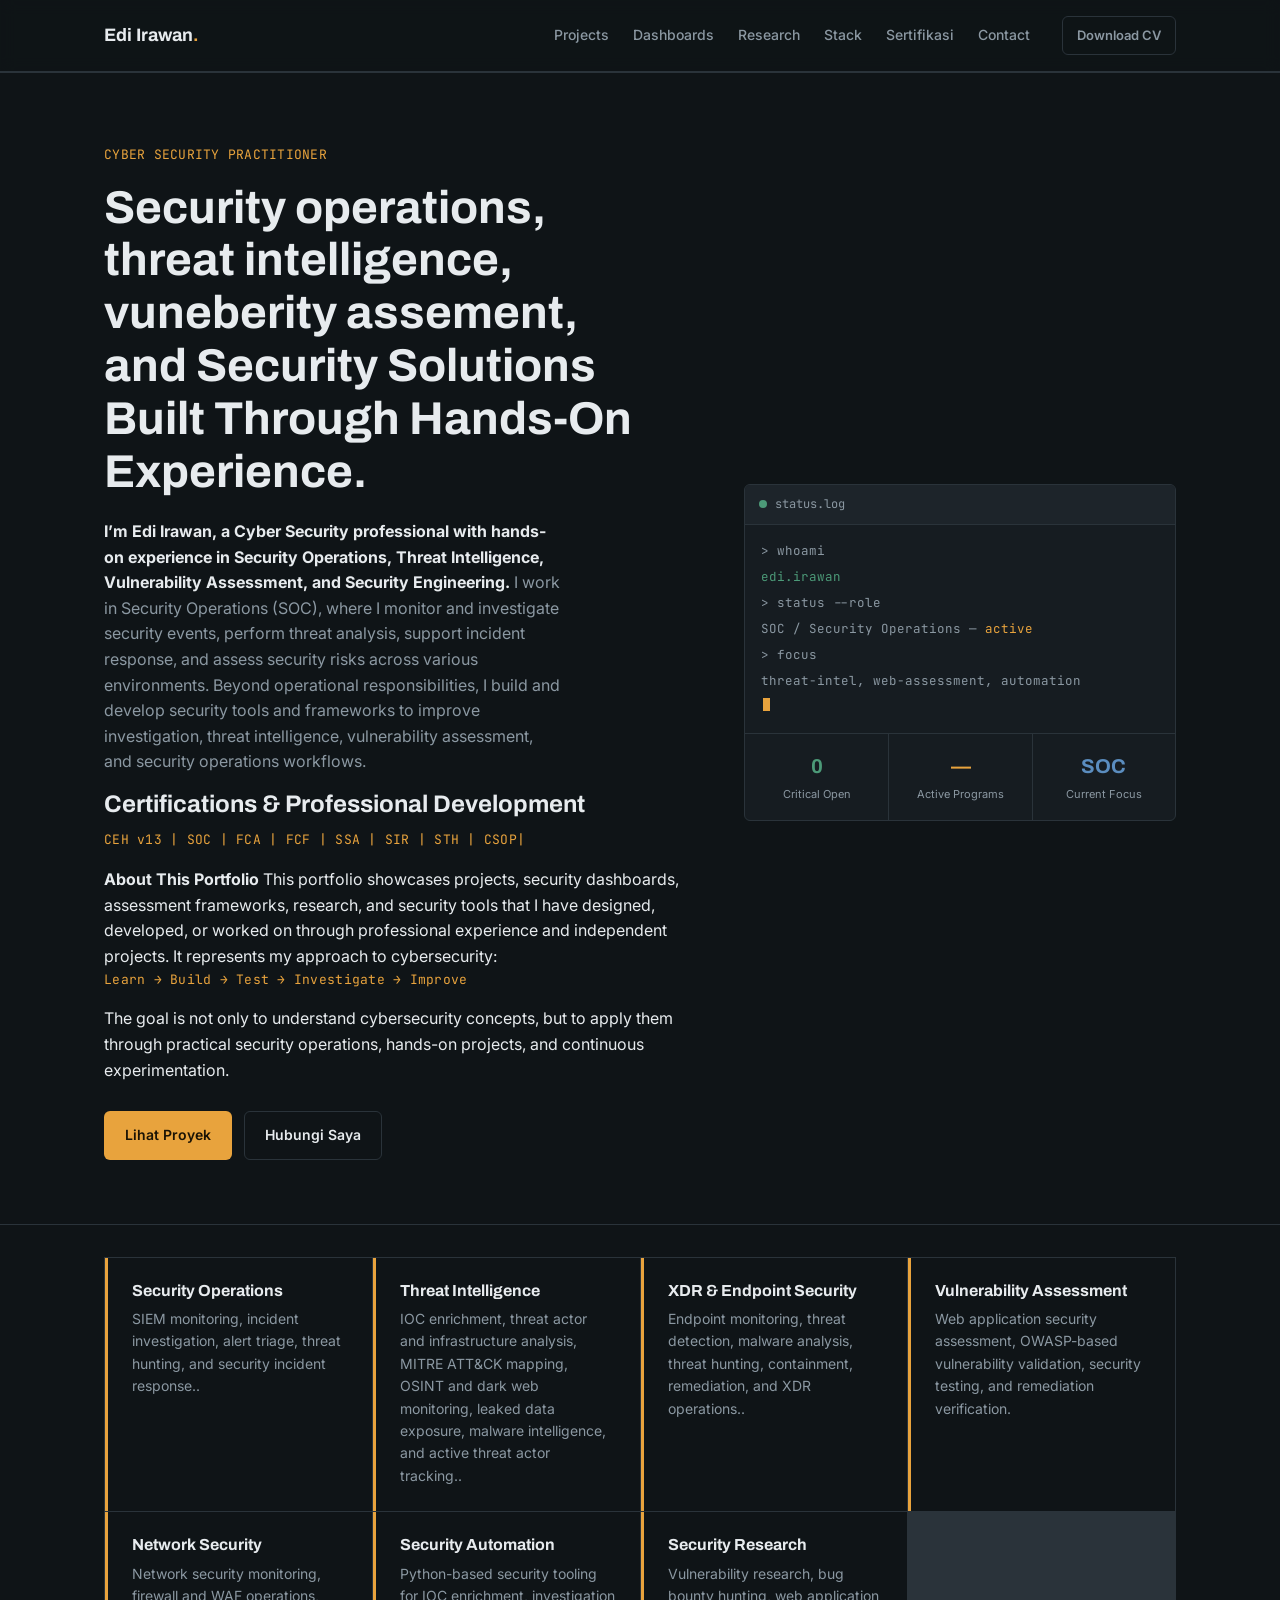
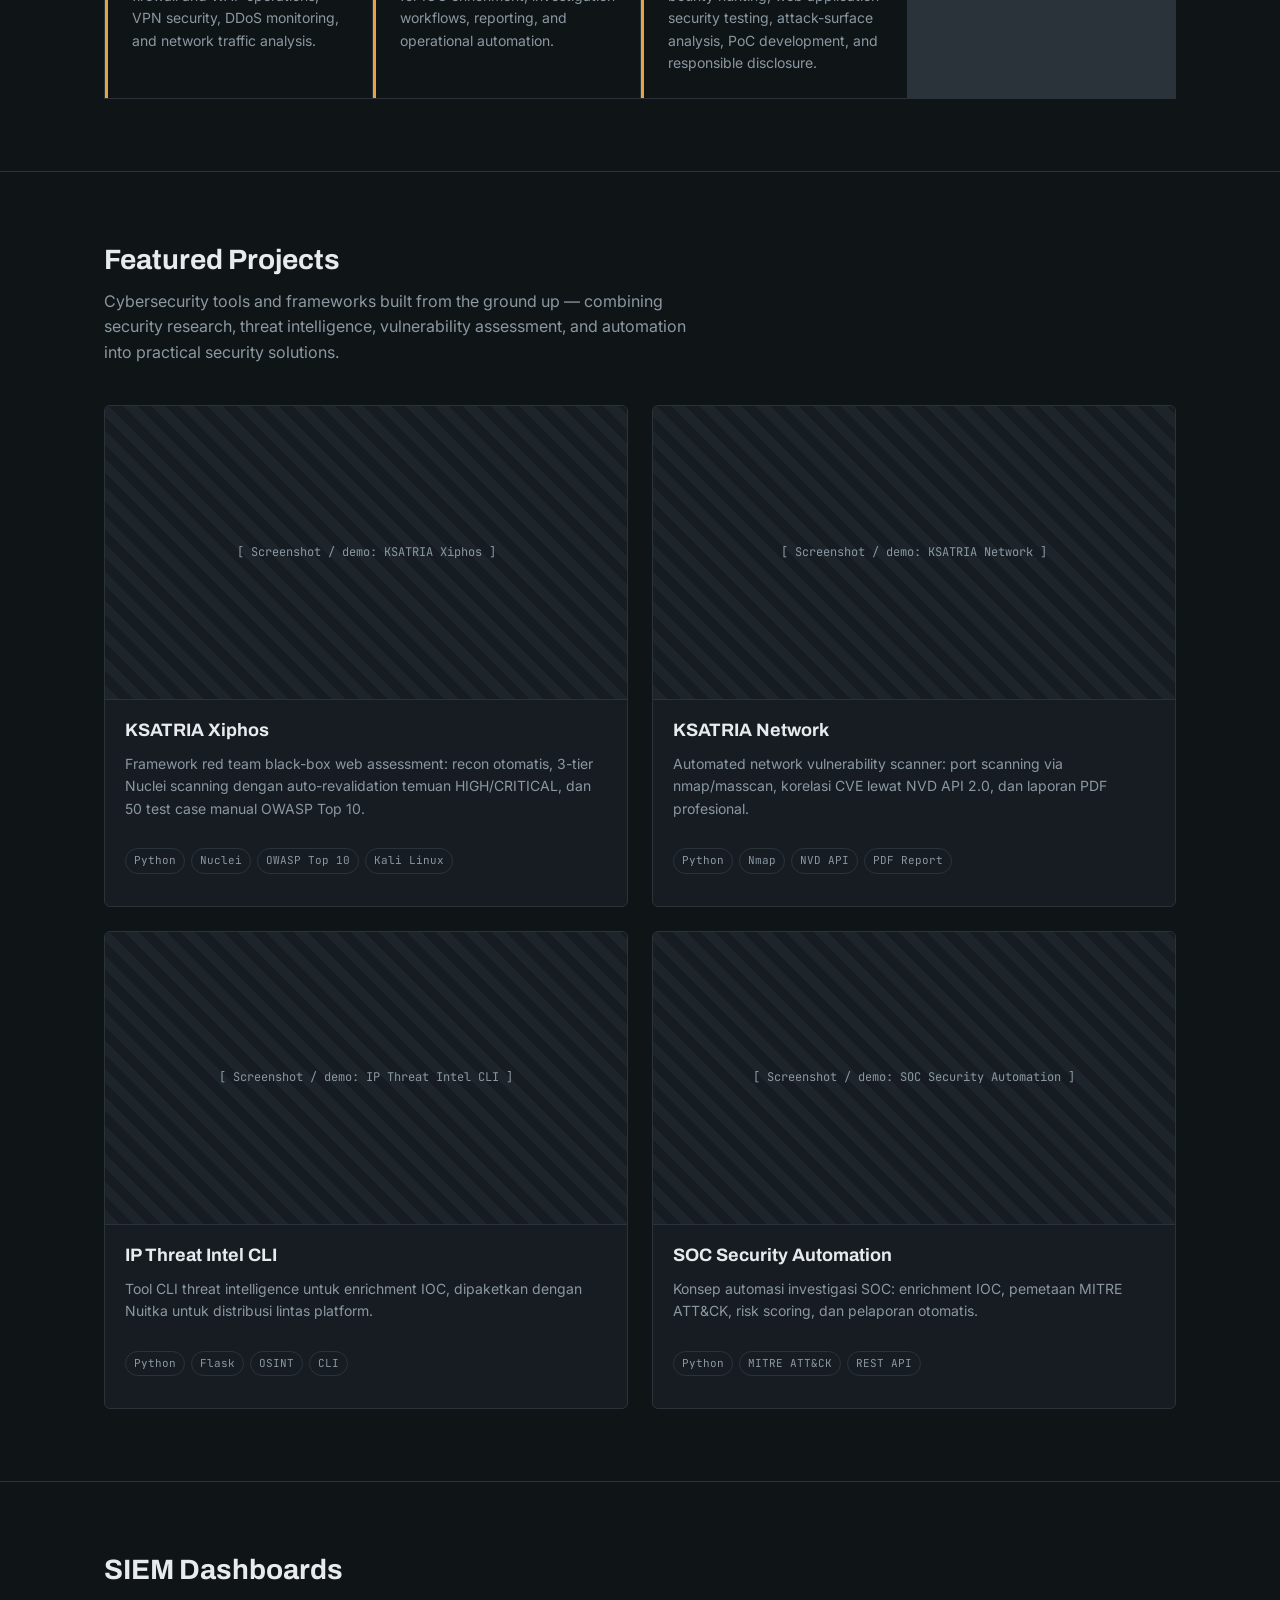
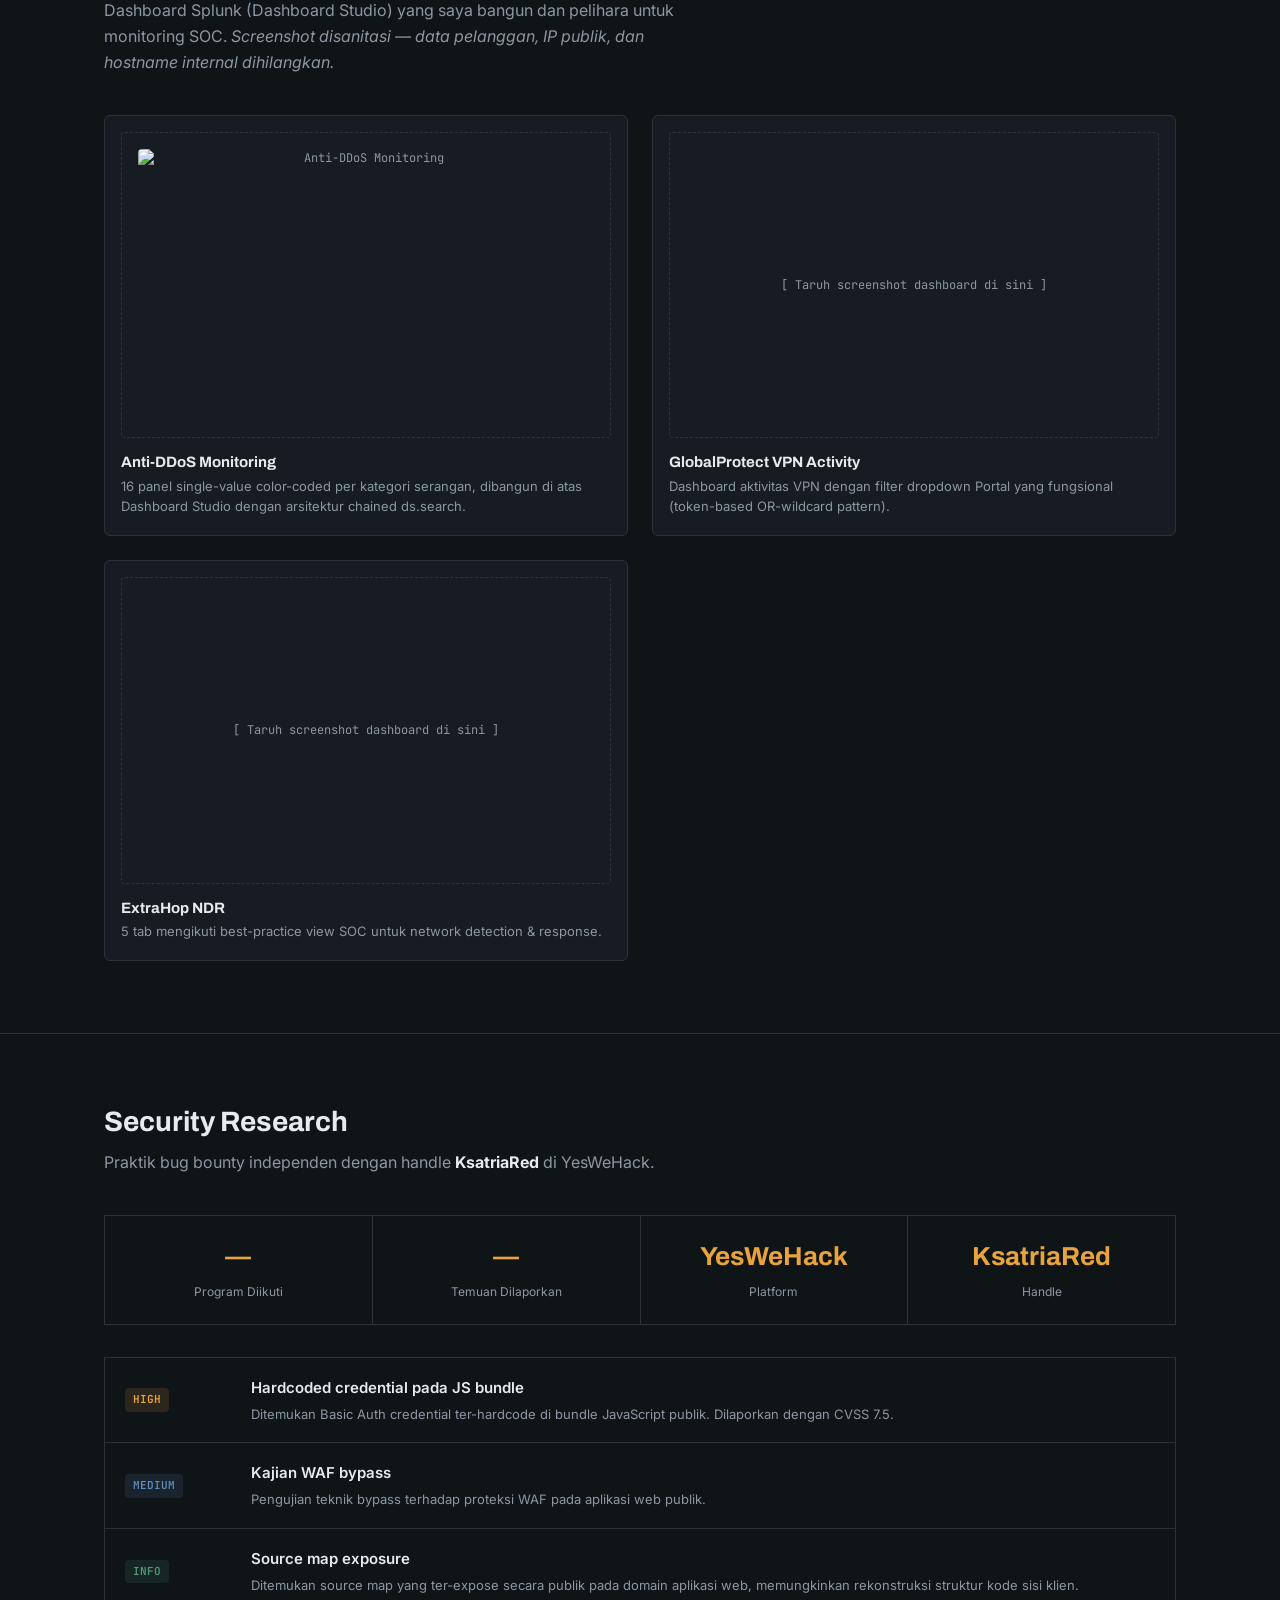
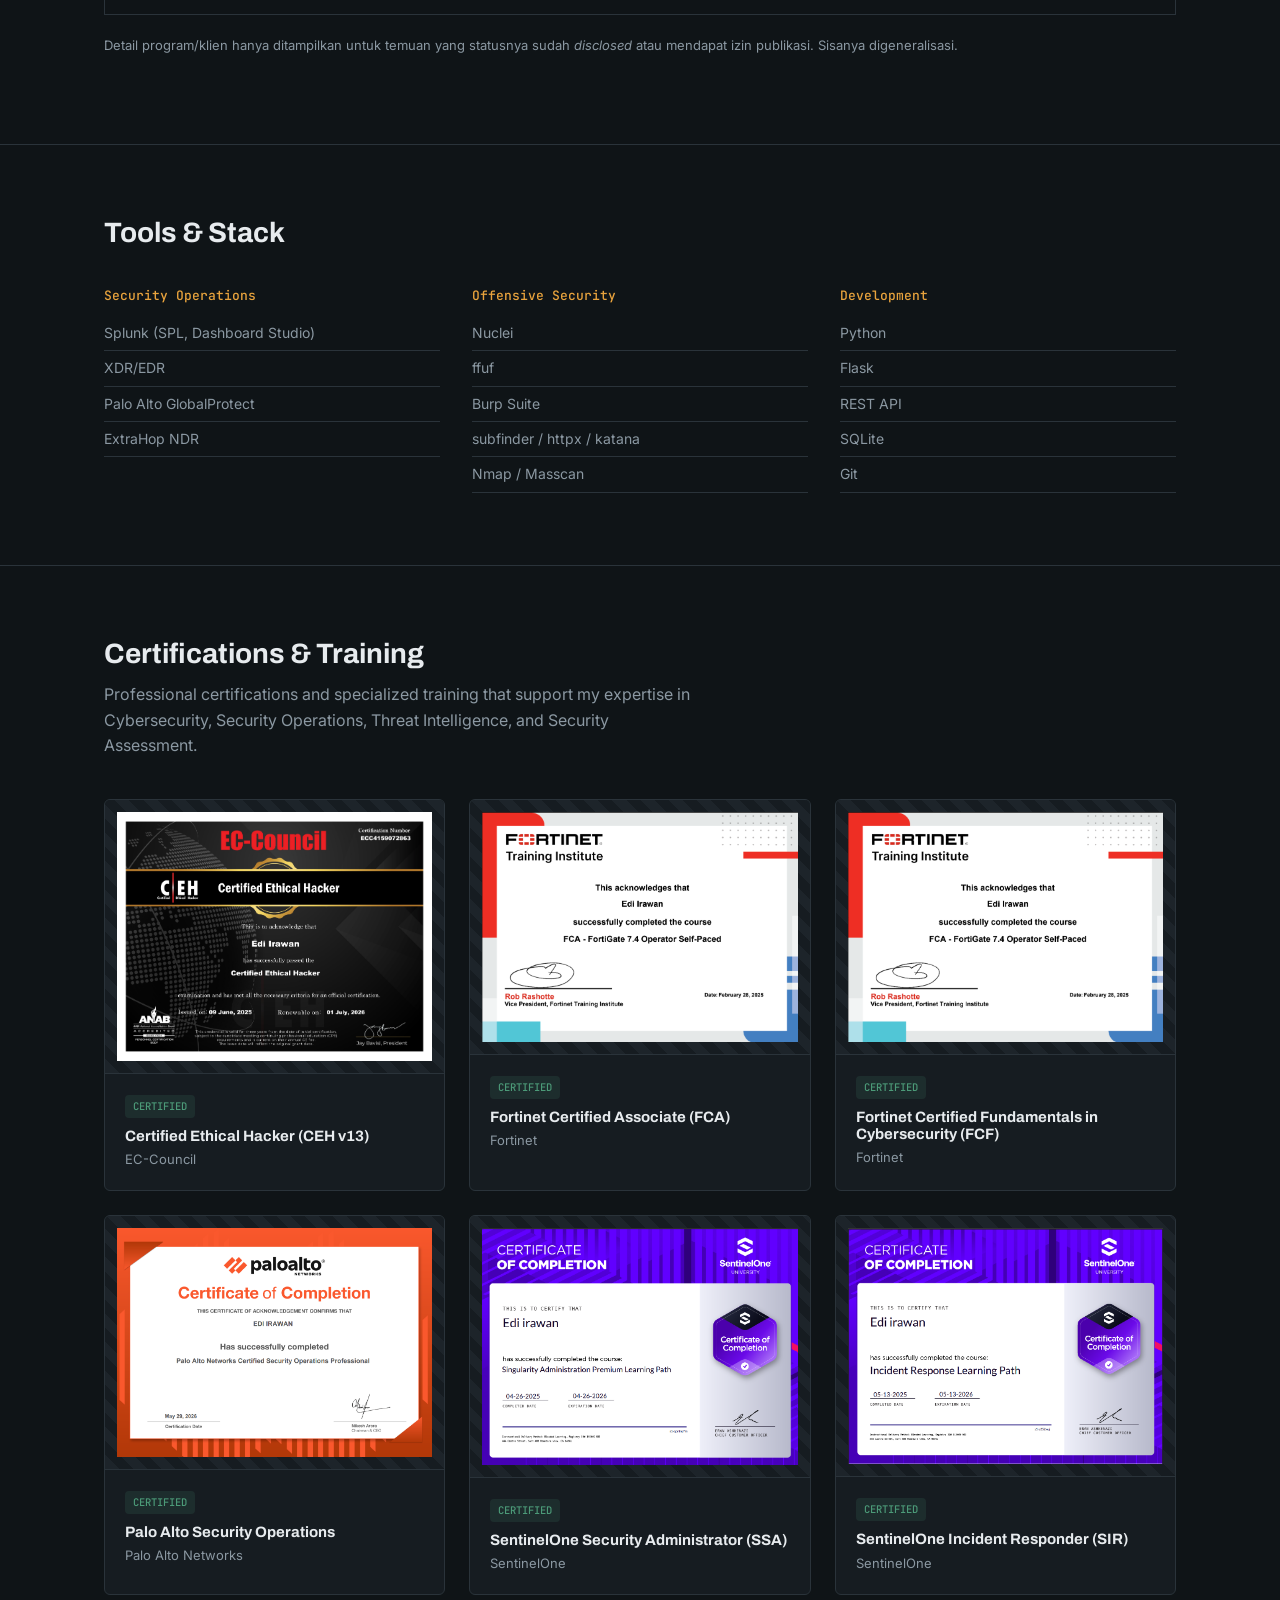
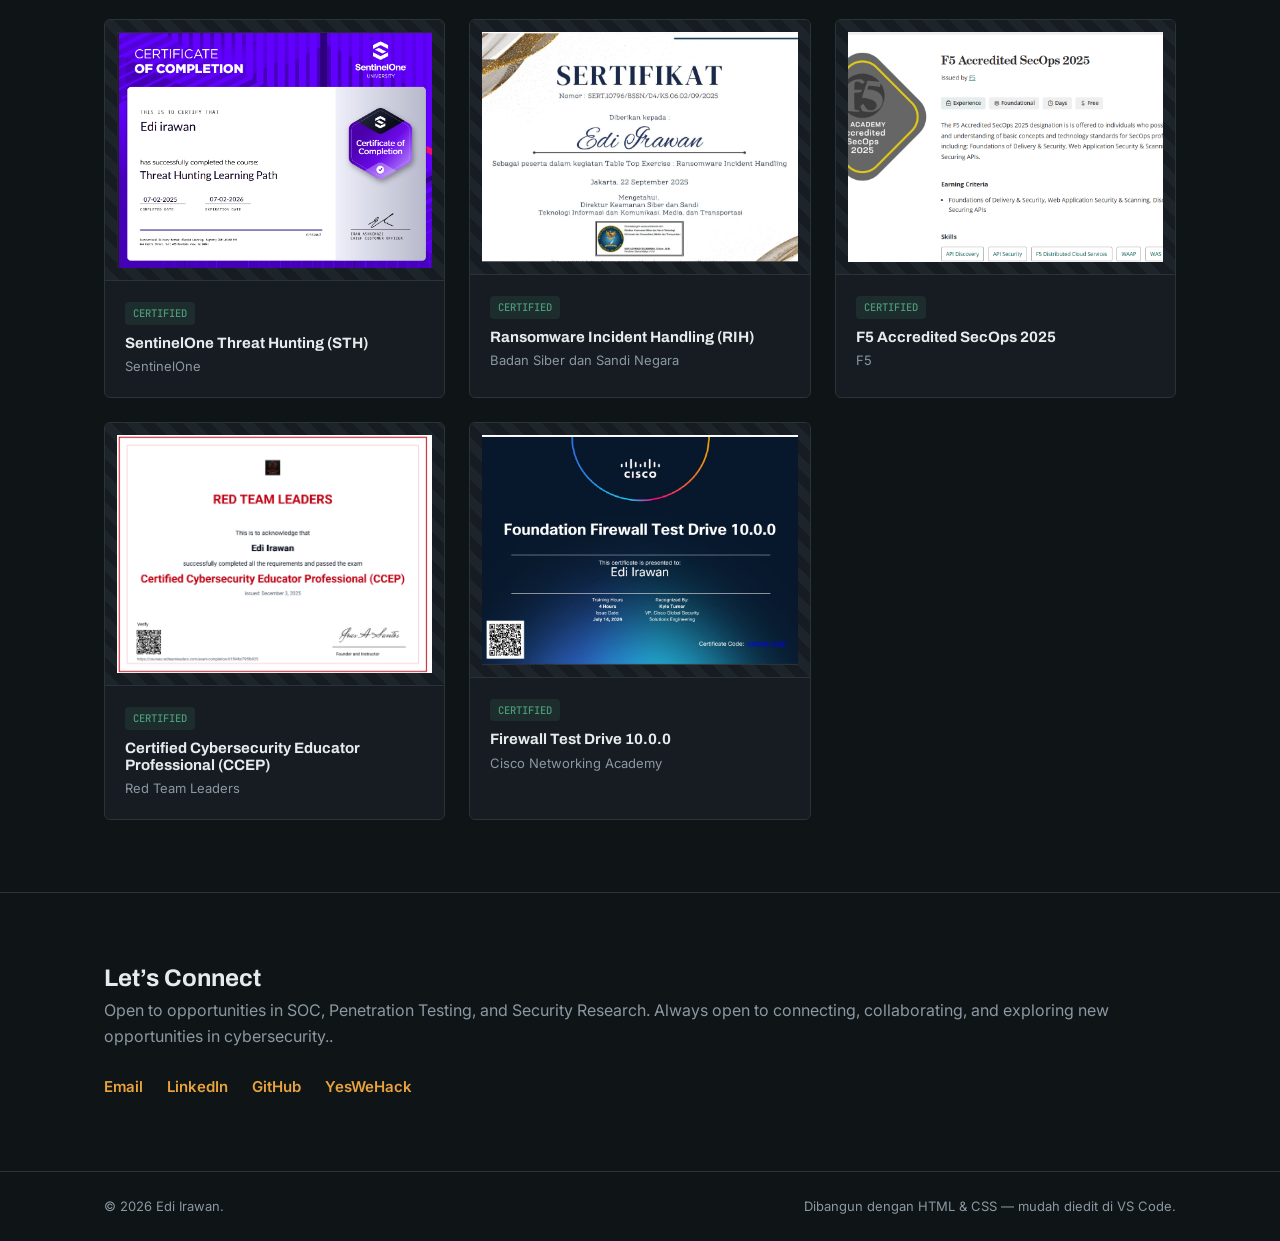
==== commit 553059f6: "Update index.html" ====
--- a/index.html
+++ b/index.html
@@ -631,7 +631,7 @@
     <div class="wrap">
       <div class="section-head">
         <h2>Featured Projects</h2>
-        <p>Tools dan framework yang saya bangun sendiri — bukan sekadar menjalankan tool orang lain.</p>
+        <p>Cybersecurity tools and frameworks built from the ground up — combining security research, threat intelligence, vulnerability assessment, and automation into practical security solutions.</p>
       </div>
       <div class="project-grid" id="projectGrid">
         <!-- project cards injected by script.js from PROJECTS array -->
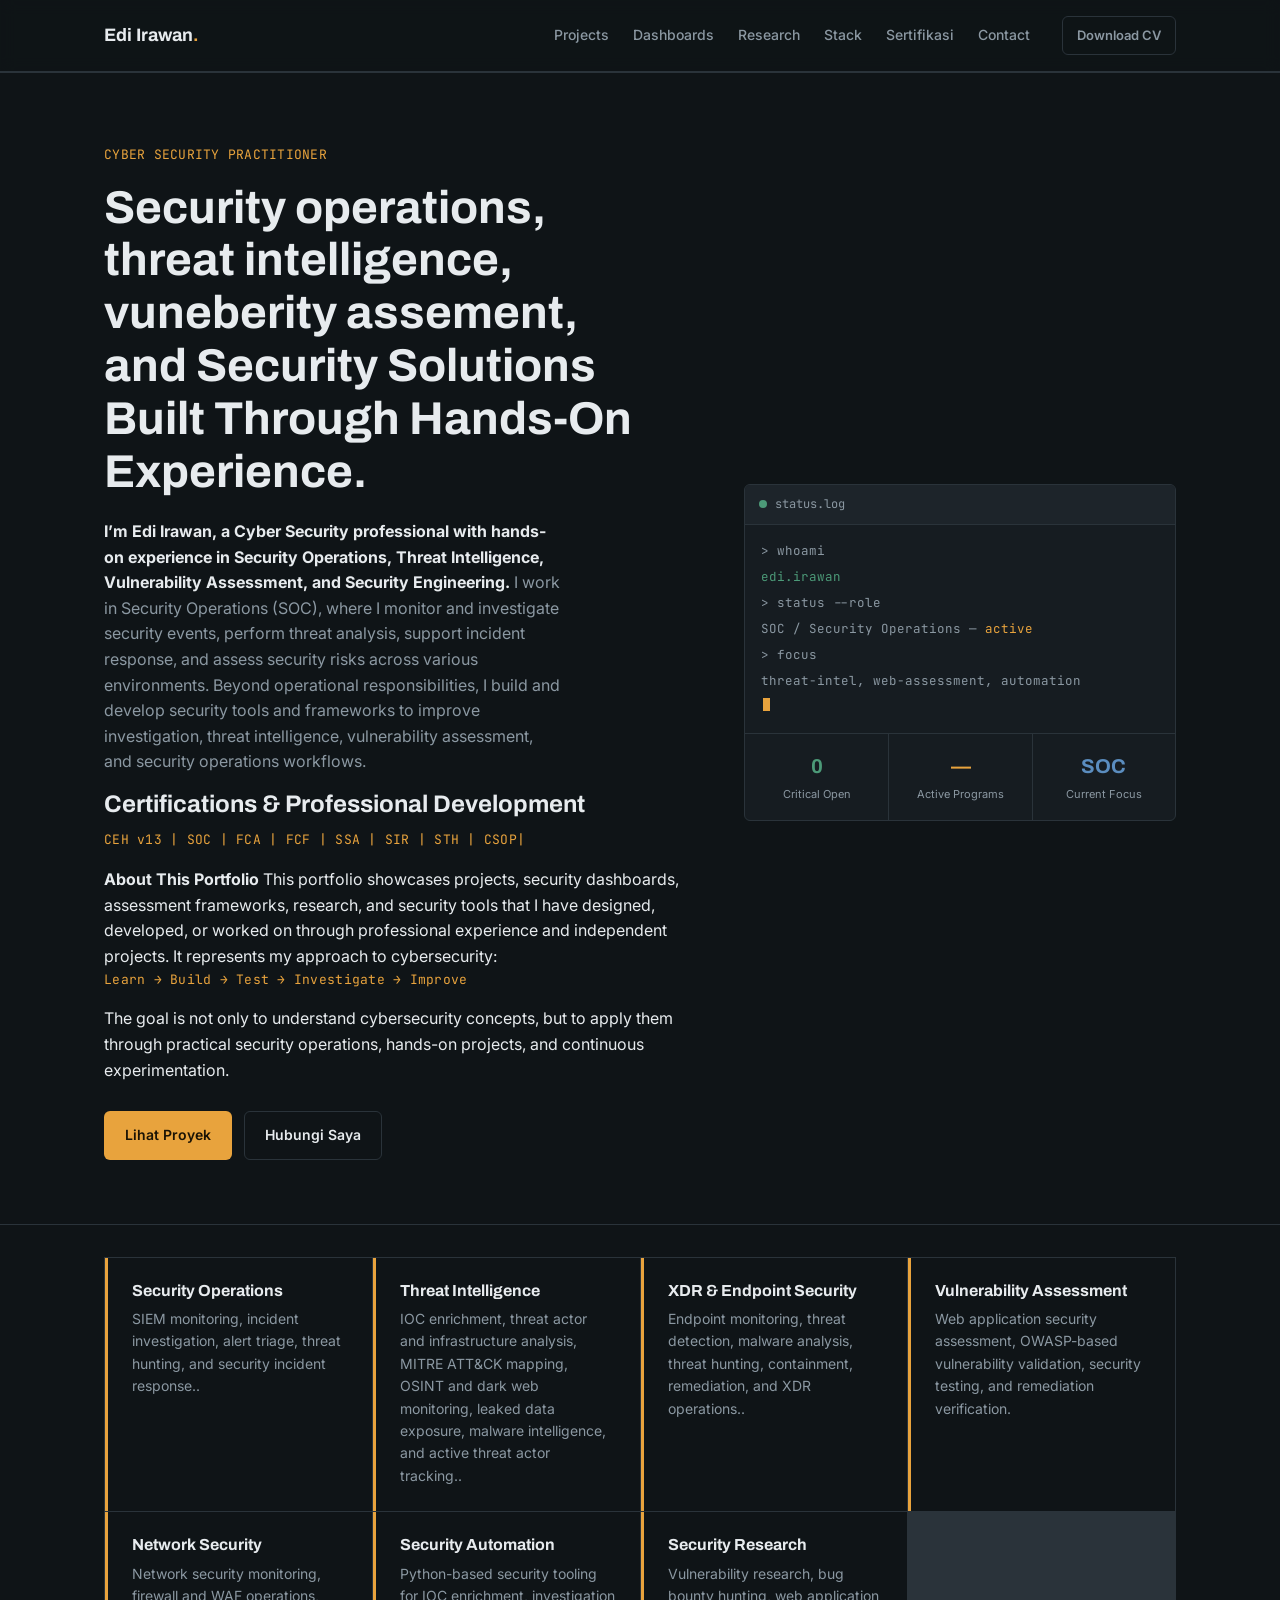
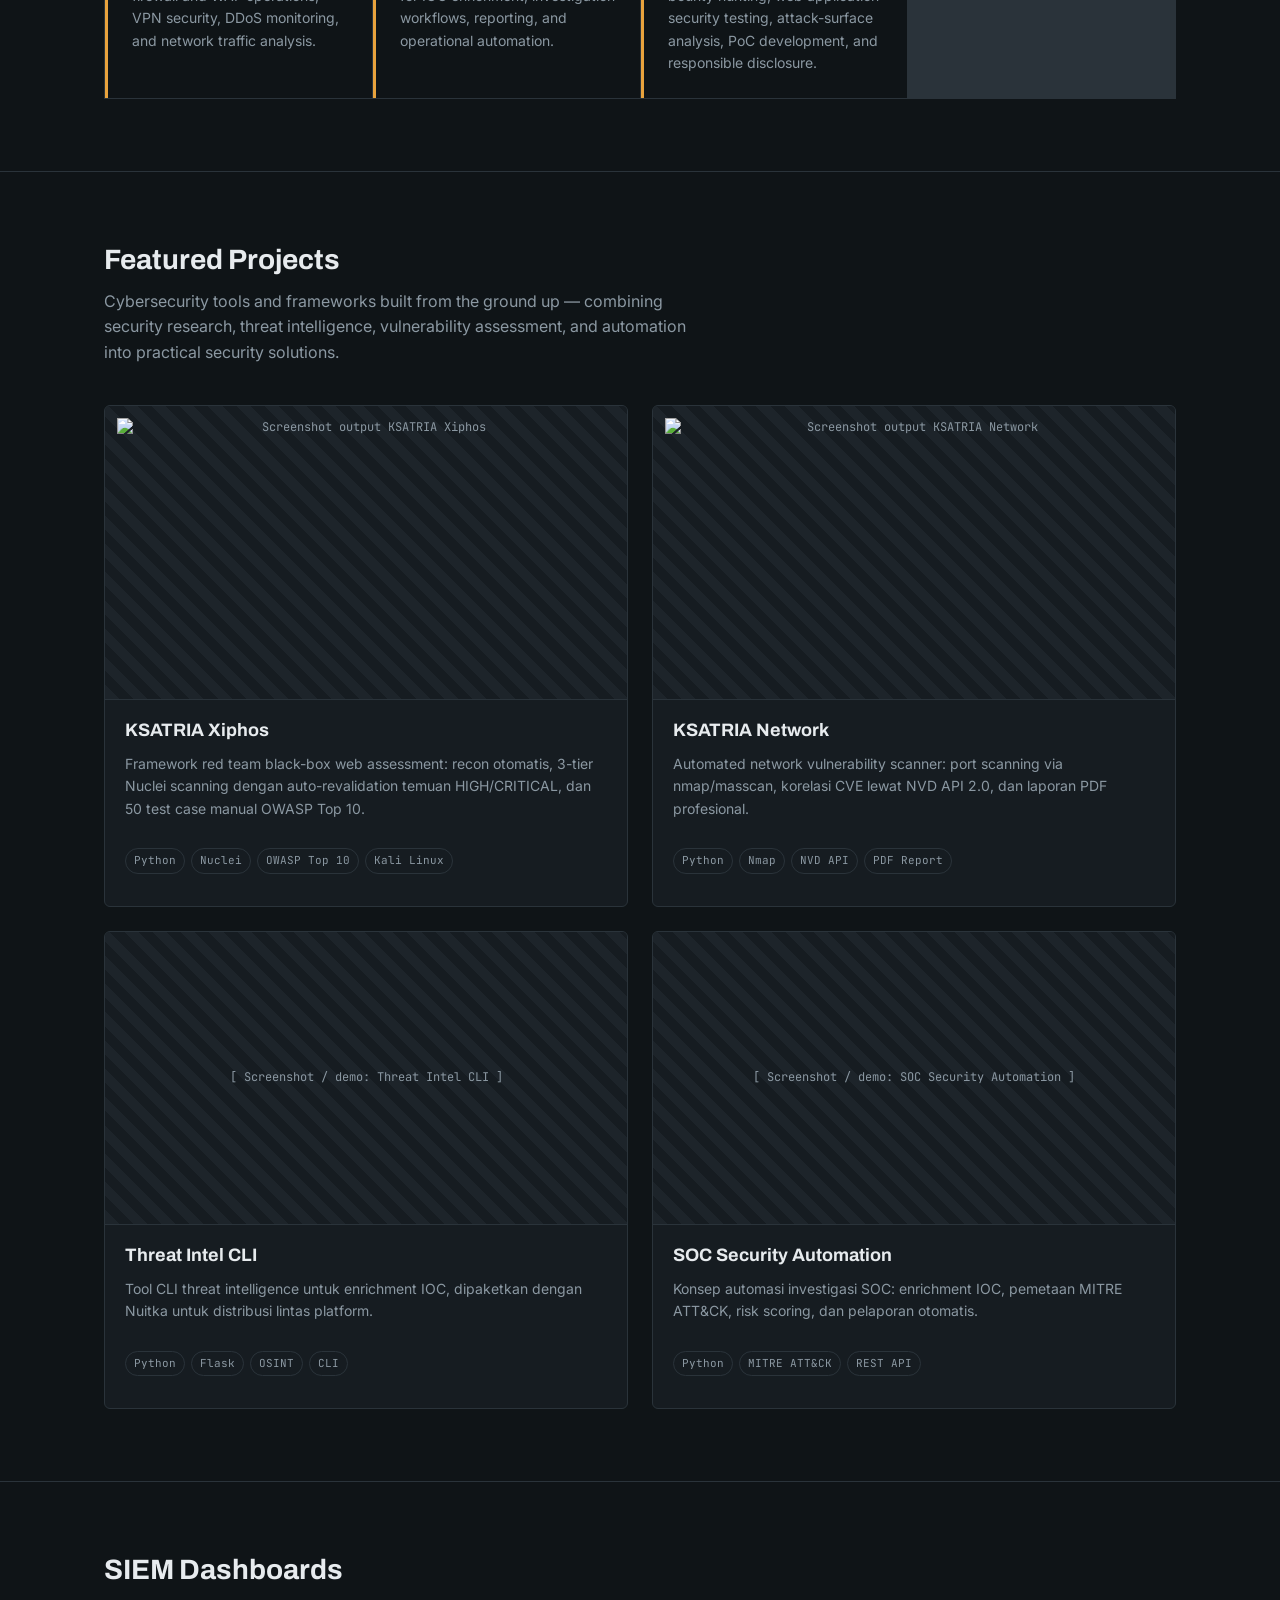
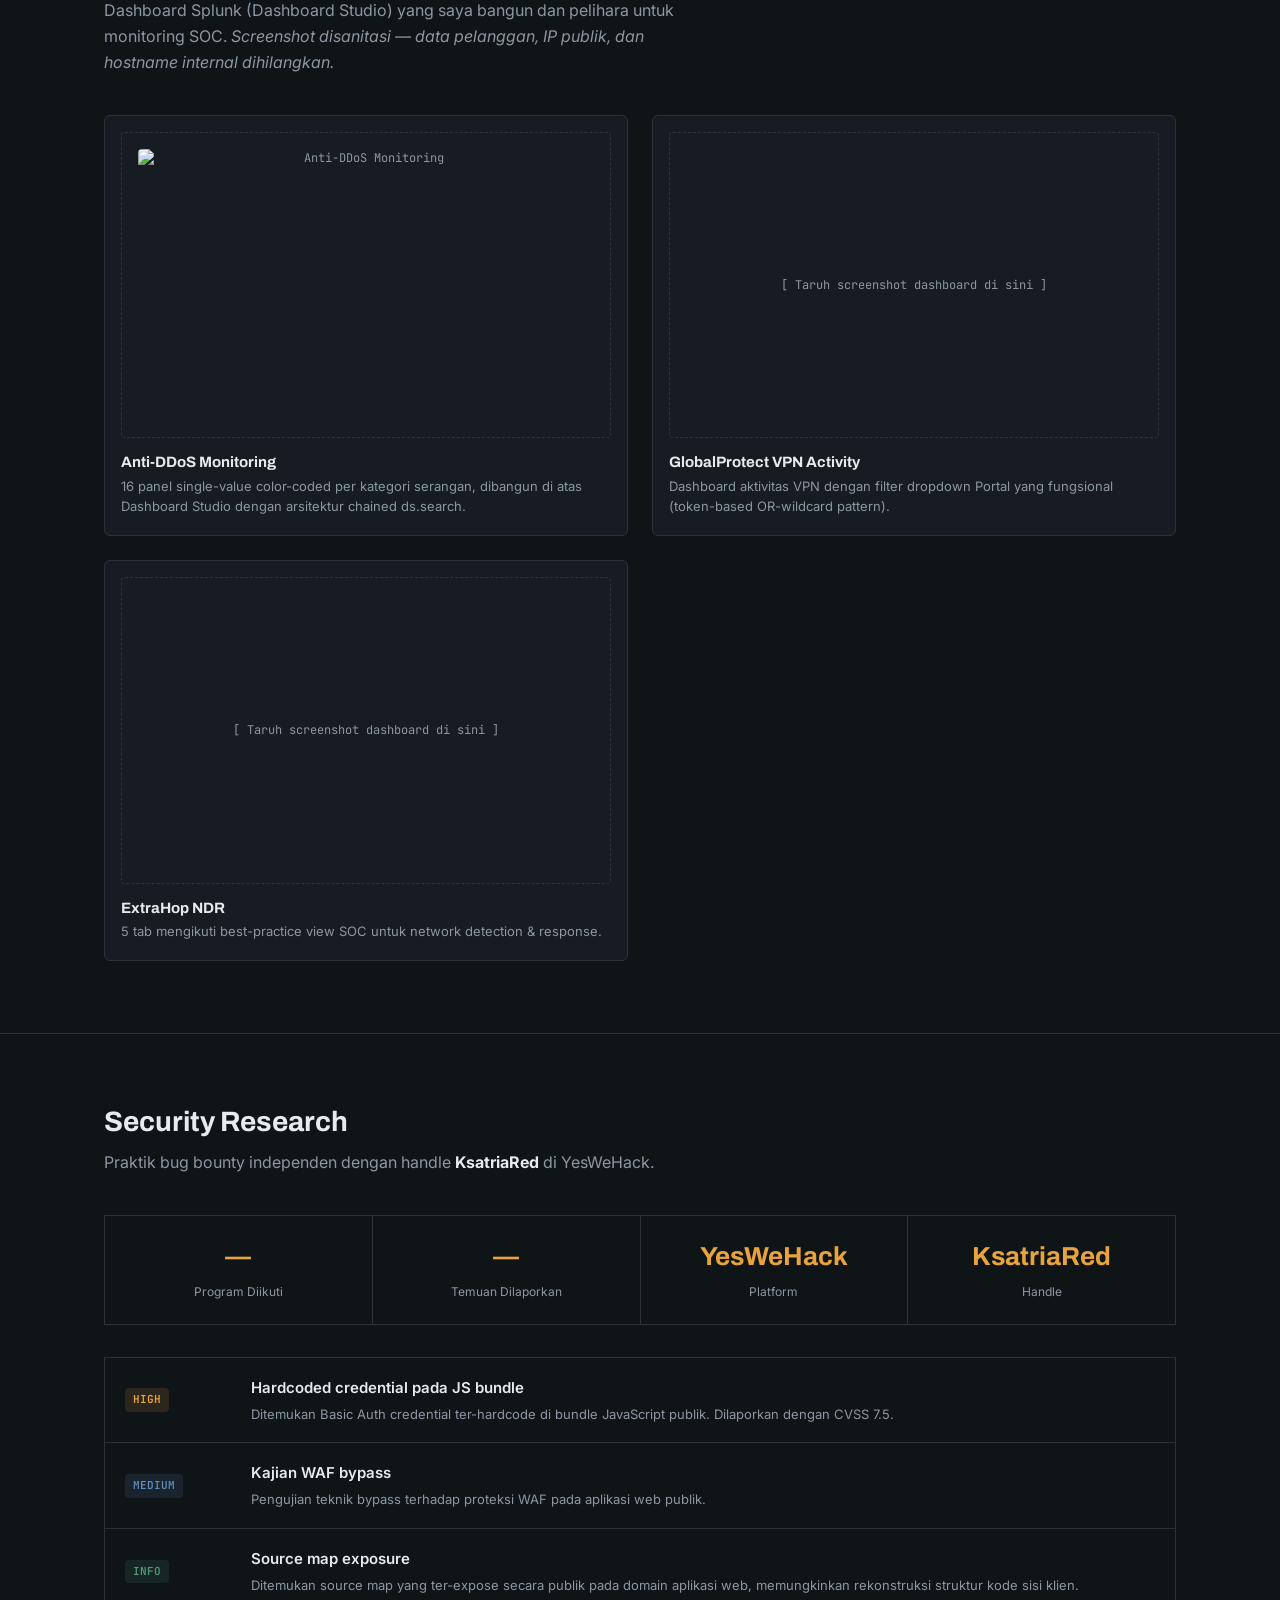
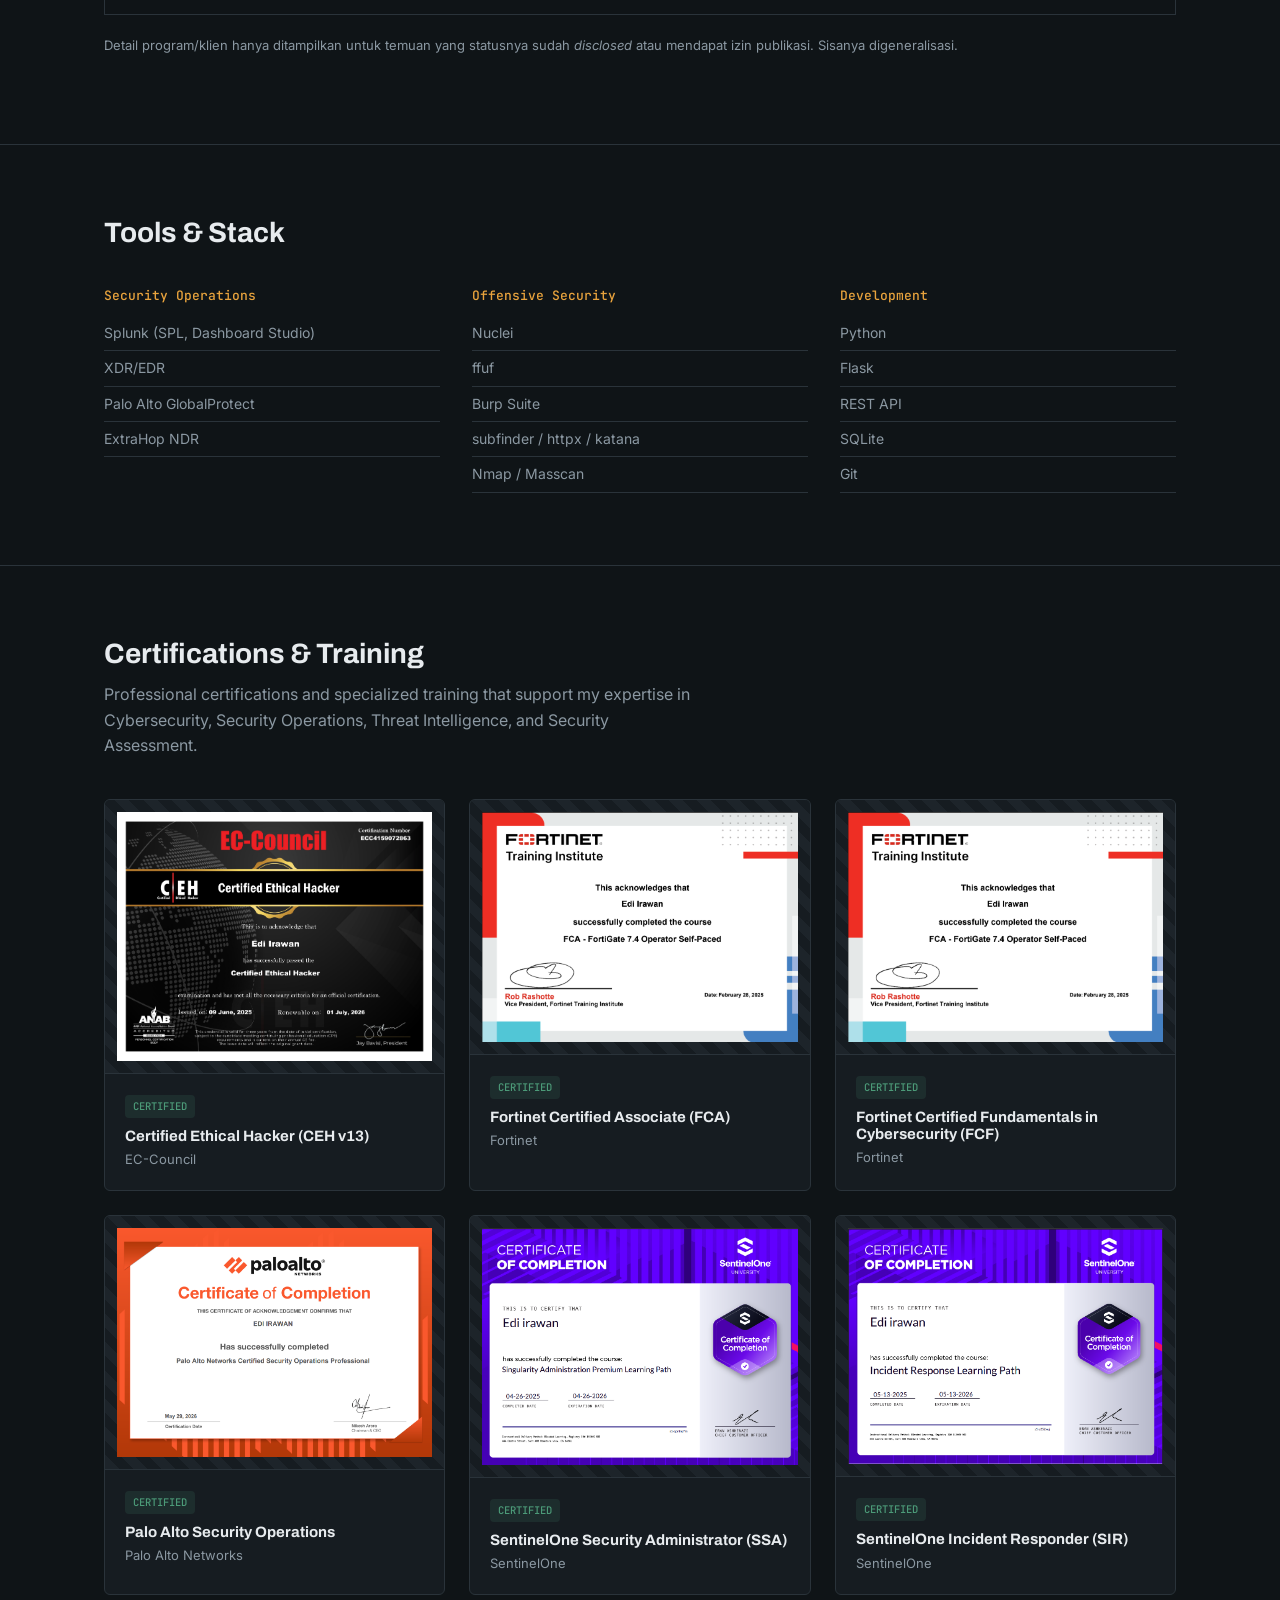
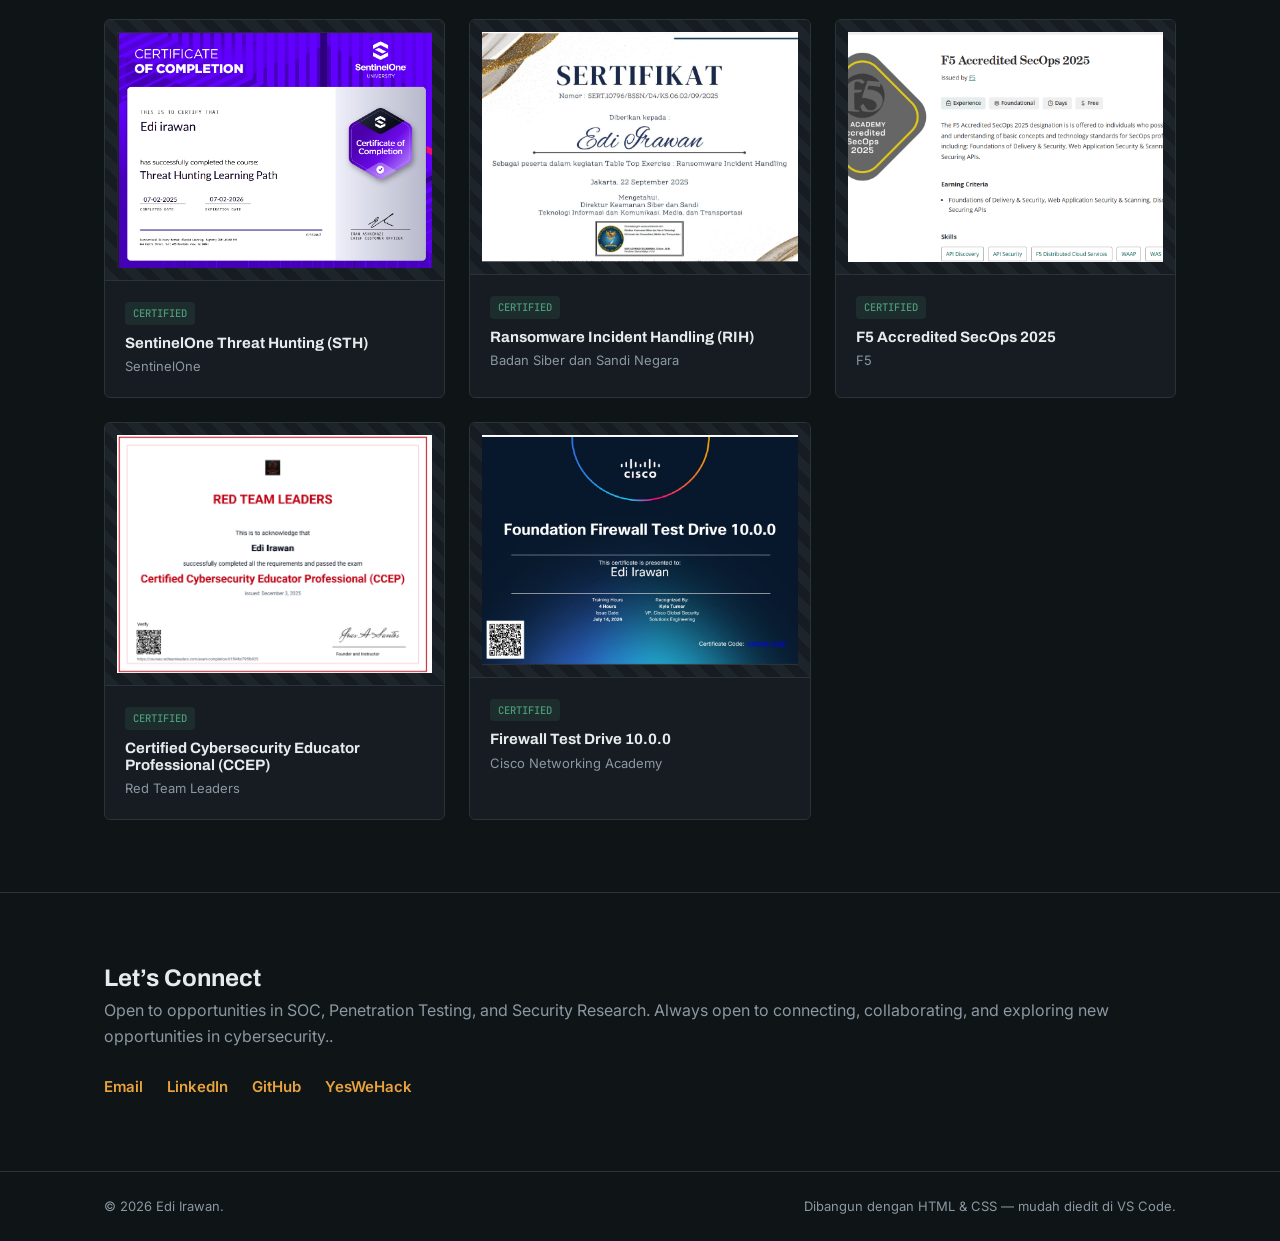
==== commit 3eb933c6: "Update project details and images in index.html" ====
--- a/index.html
+++ b/index.html
@@ -750,7 +750,7 @@
 const PROJECTS = [
   {
     name: "KSATRIA Xiphos",
-    image: "",
+    image: "xiphos.png",
     imageAlt: "Screenshot output KSATRIA Xiphos",
     description: "Framework red team black-box web assessment: recon otomatis, 3-tier Nuclei scanning dengan auto-revalidation temuan HIGH/CRITICAL, dan 50 test case manual OWASP Top 10.",
     tags: ["Python", "Nuclei", "OWASP Top 10", "Kali Linux"],
@@ -758,14 +758,14 @@
   },
   {
     name: "KSATRIA Network",
-    image: "",
+    image: "network.png",
     imageAlt: "Screenshot output KSATRIA Network",
     description: "Automated network vulnerability scanner: port scanning via nmap/masscan, korelasi CVE lewat NVD API 2.0, dan laporan PDF profesional.",
     tags: ["Python", "Nmap", "NVD API", "PDF Report"],
     link: ""
   },
   {
-    name: "IP Threat Intel CLI",
+    name: "Threat Intel CLI",
     image: "",
     imageAlt: "Screenshot IP Threat Intel CLI",
     description: "Tool CLI threat intelligence untuk enrichment IOC, dipaketkan dengan Nuitka untuk distribusi lintas platform.",
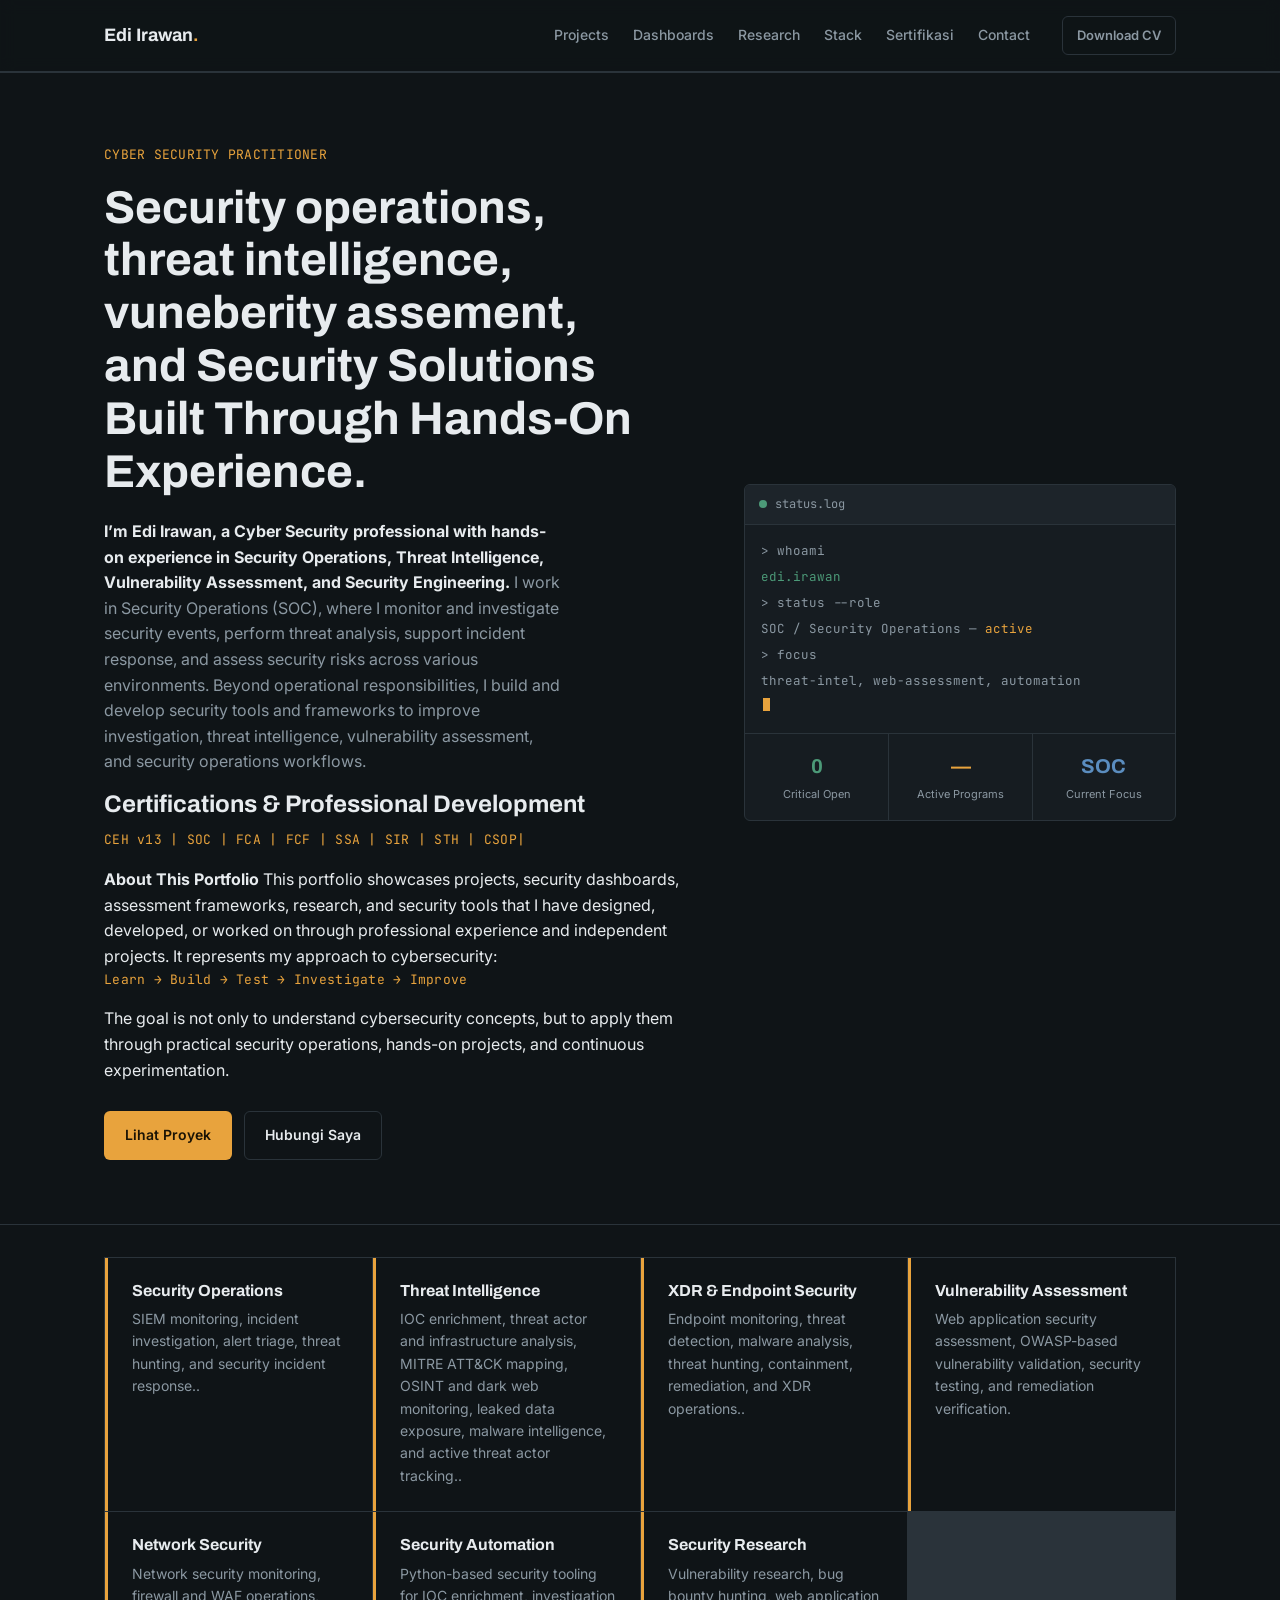
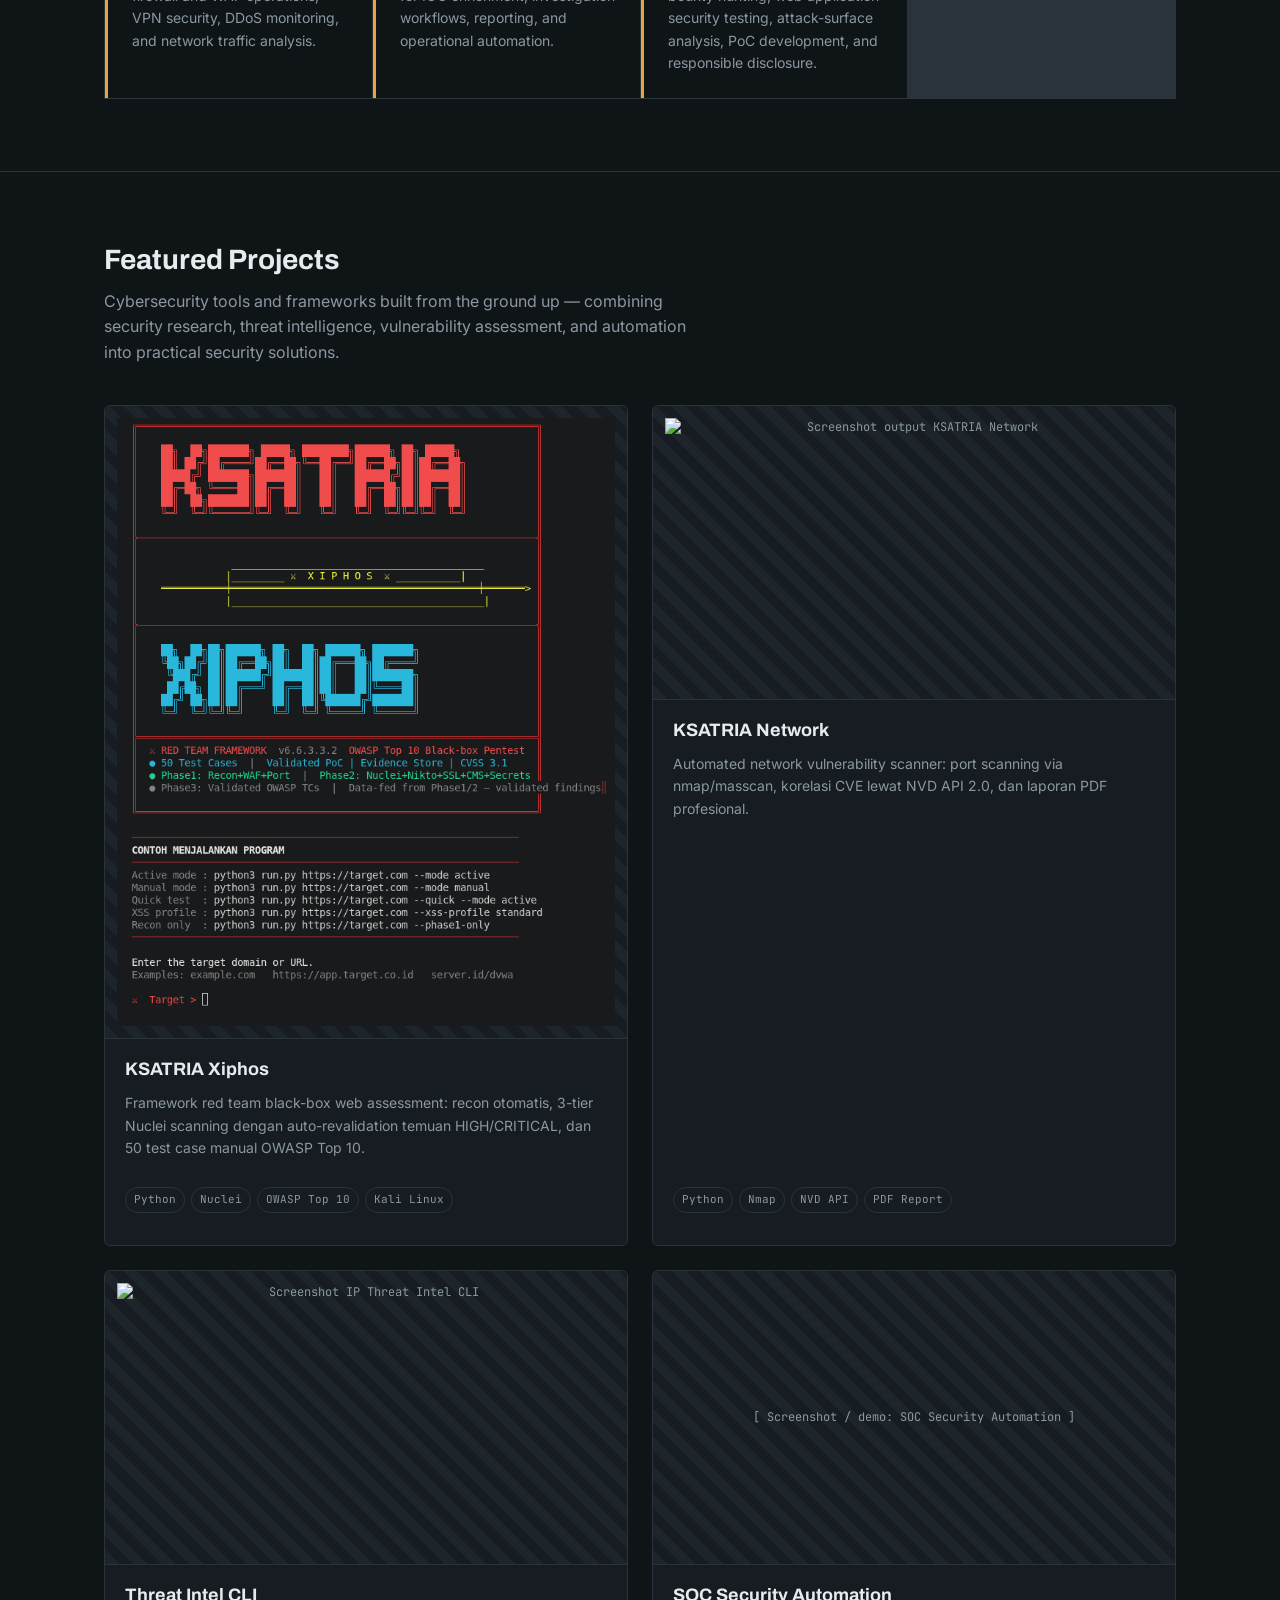
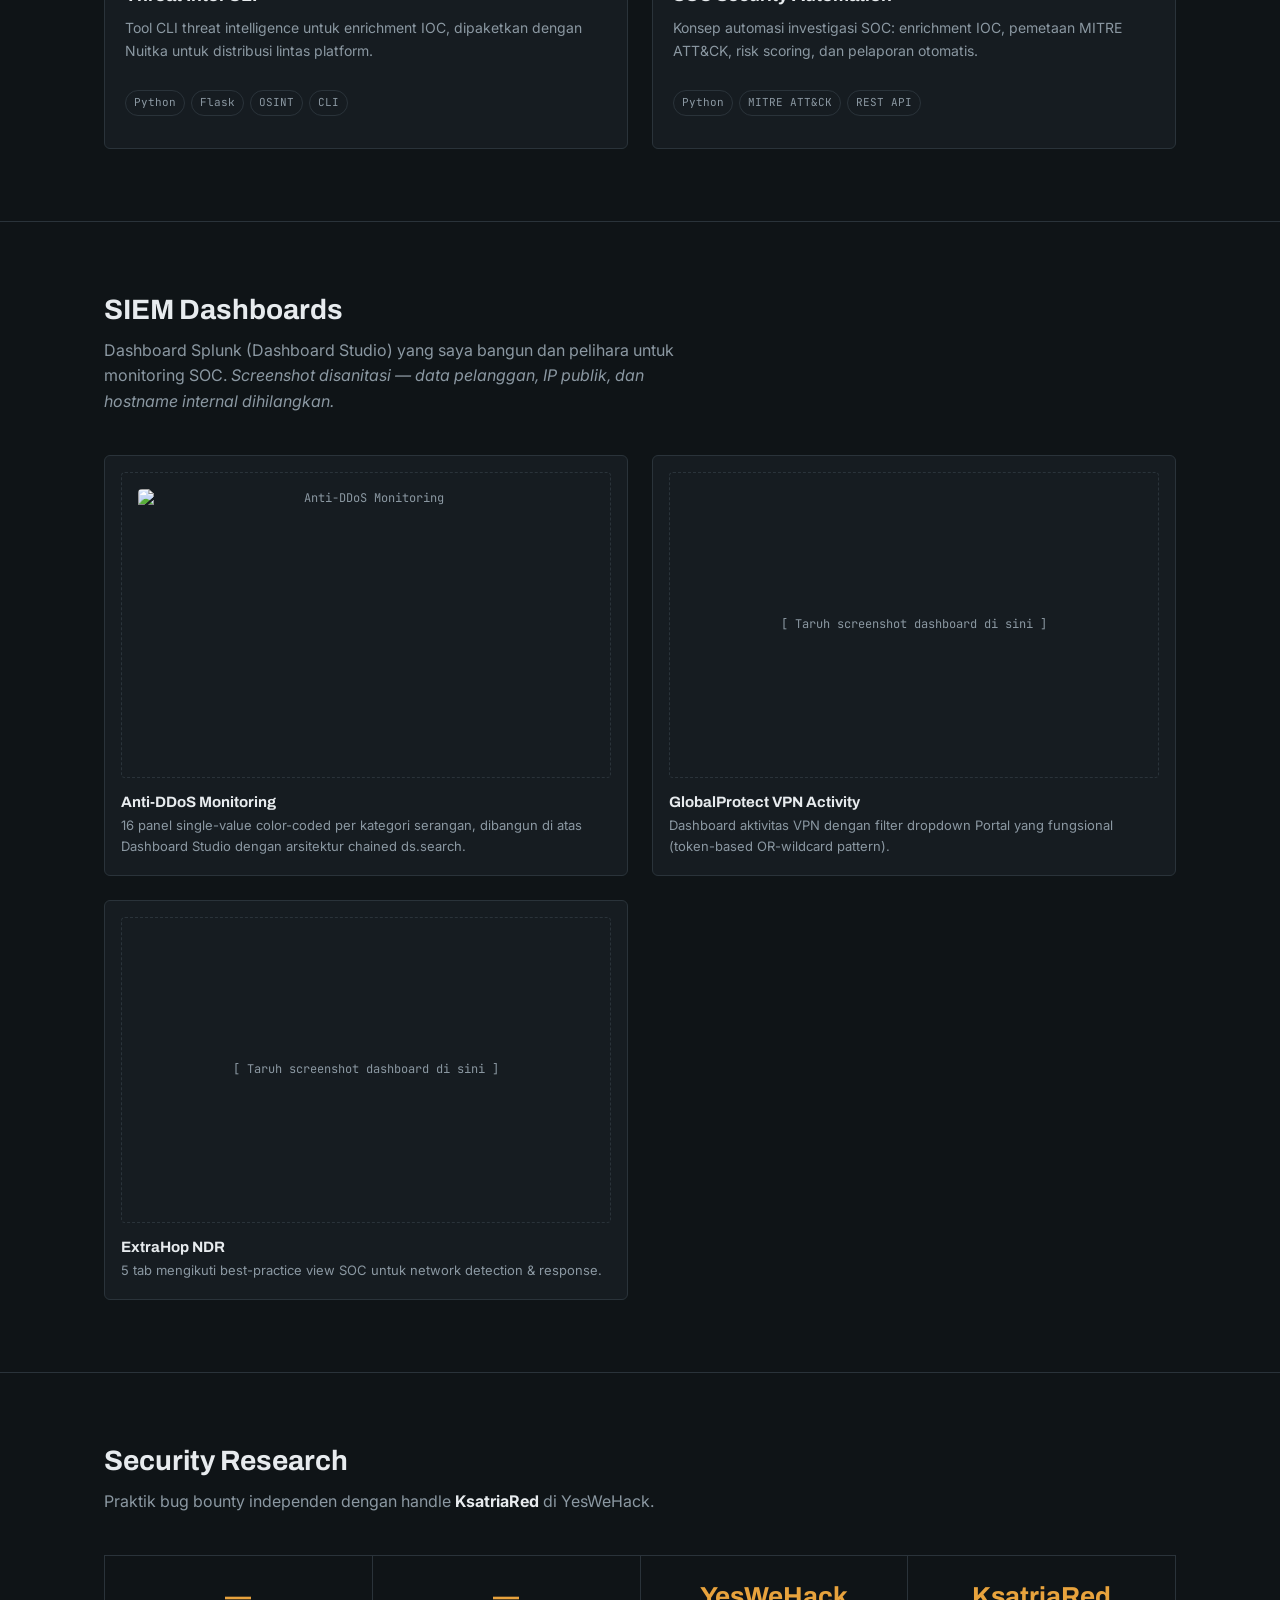
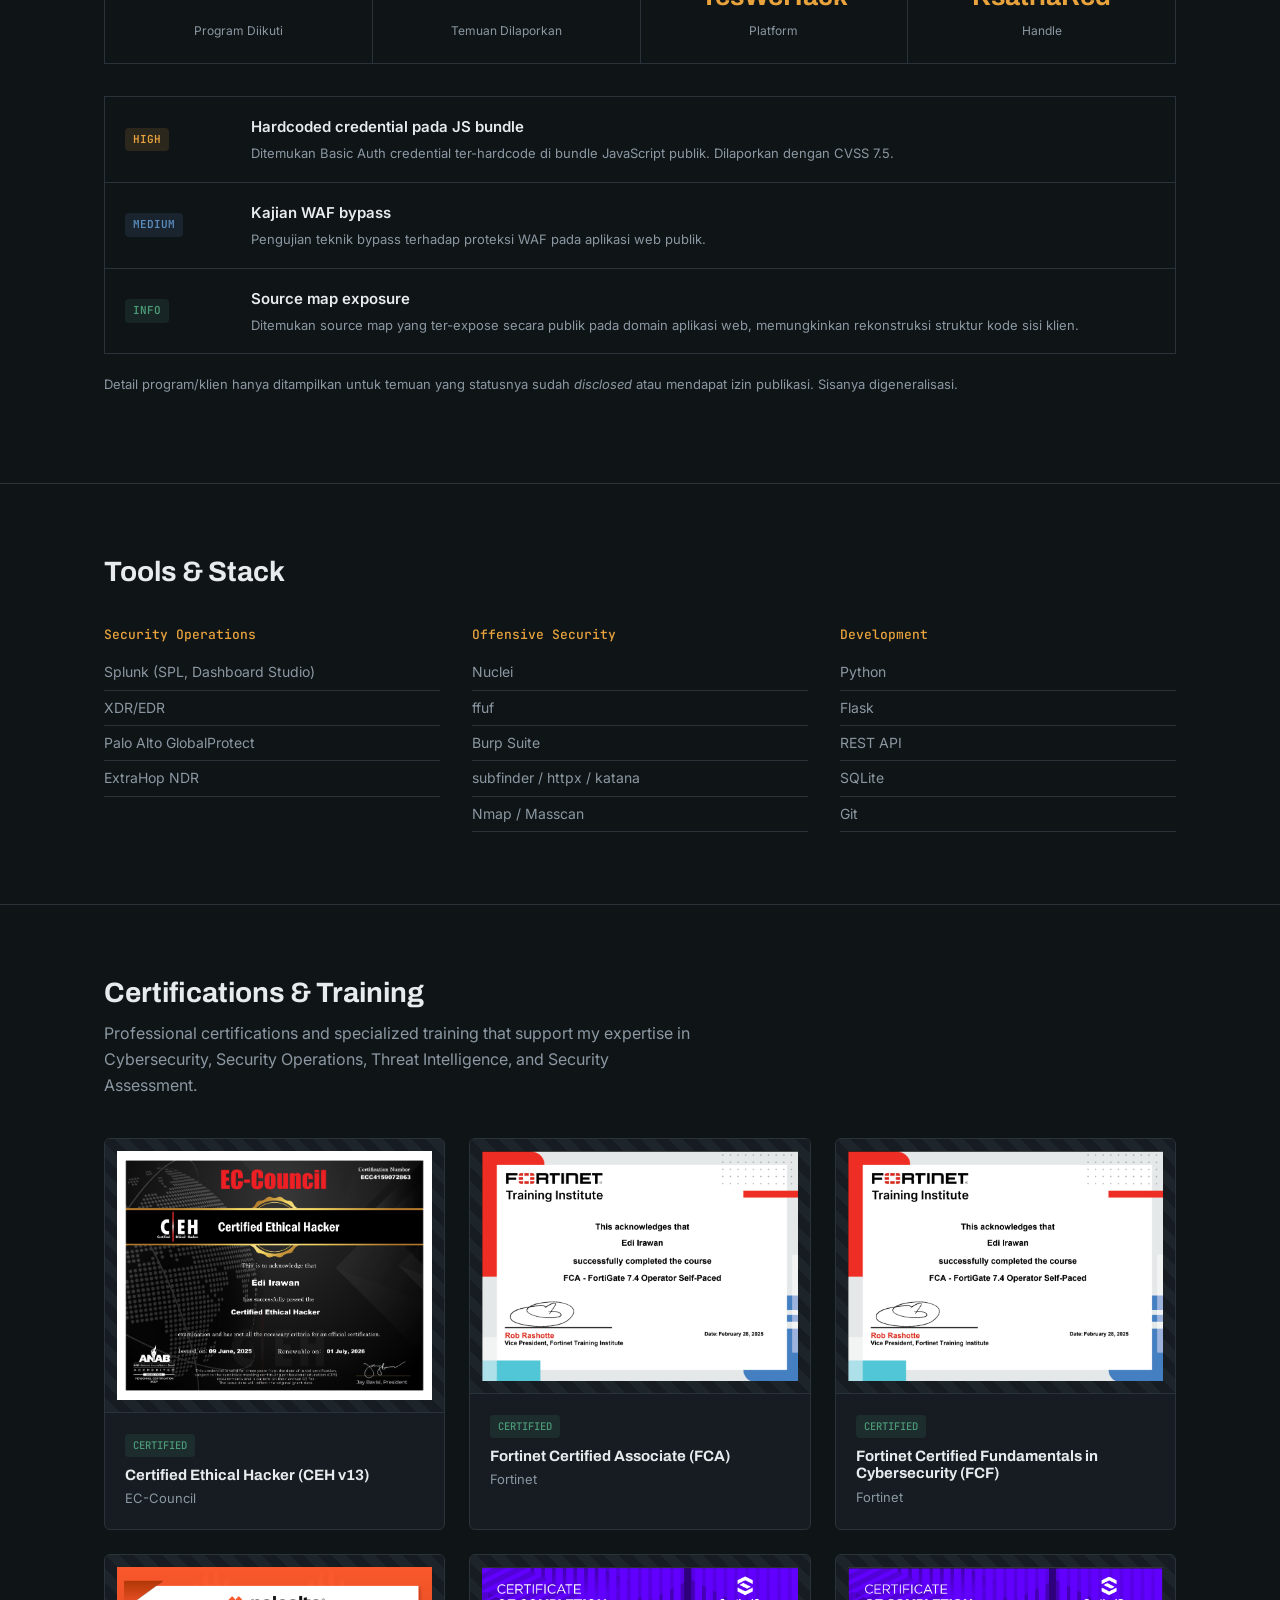
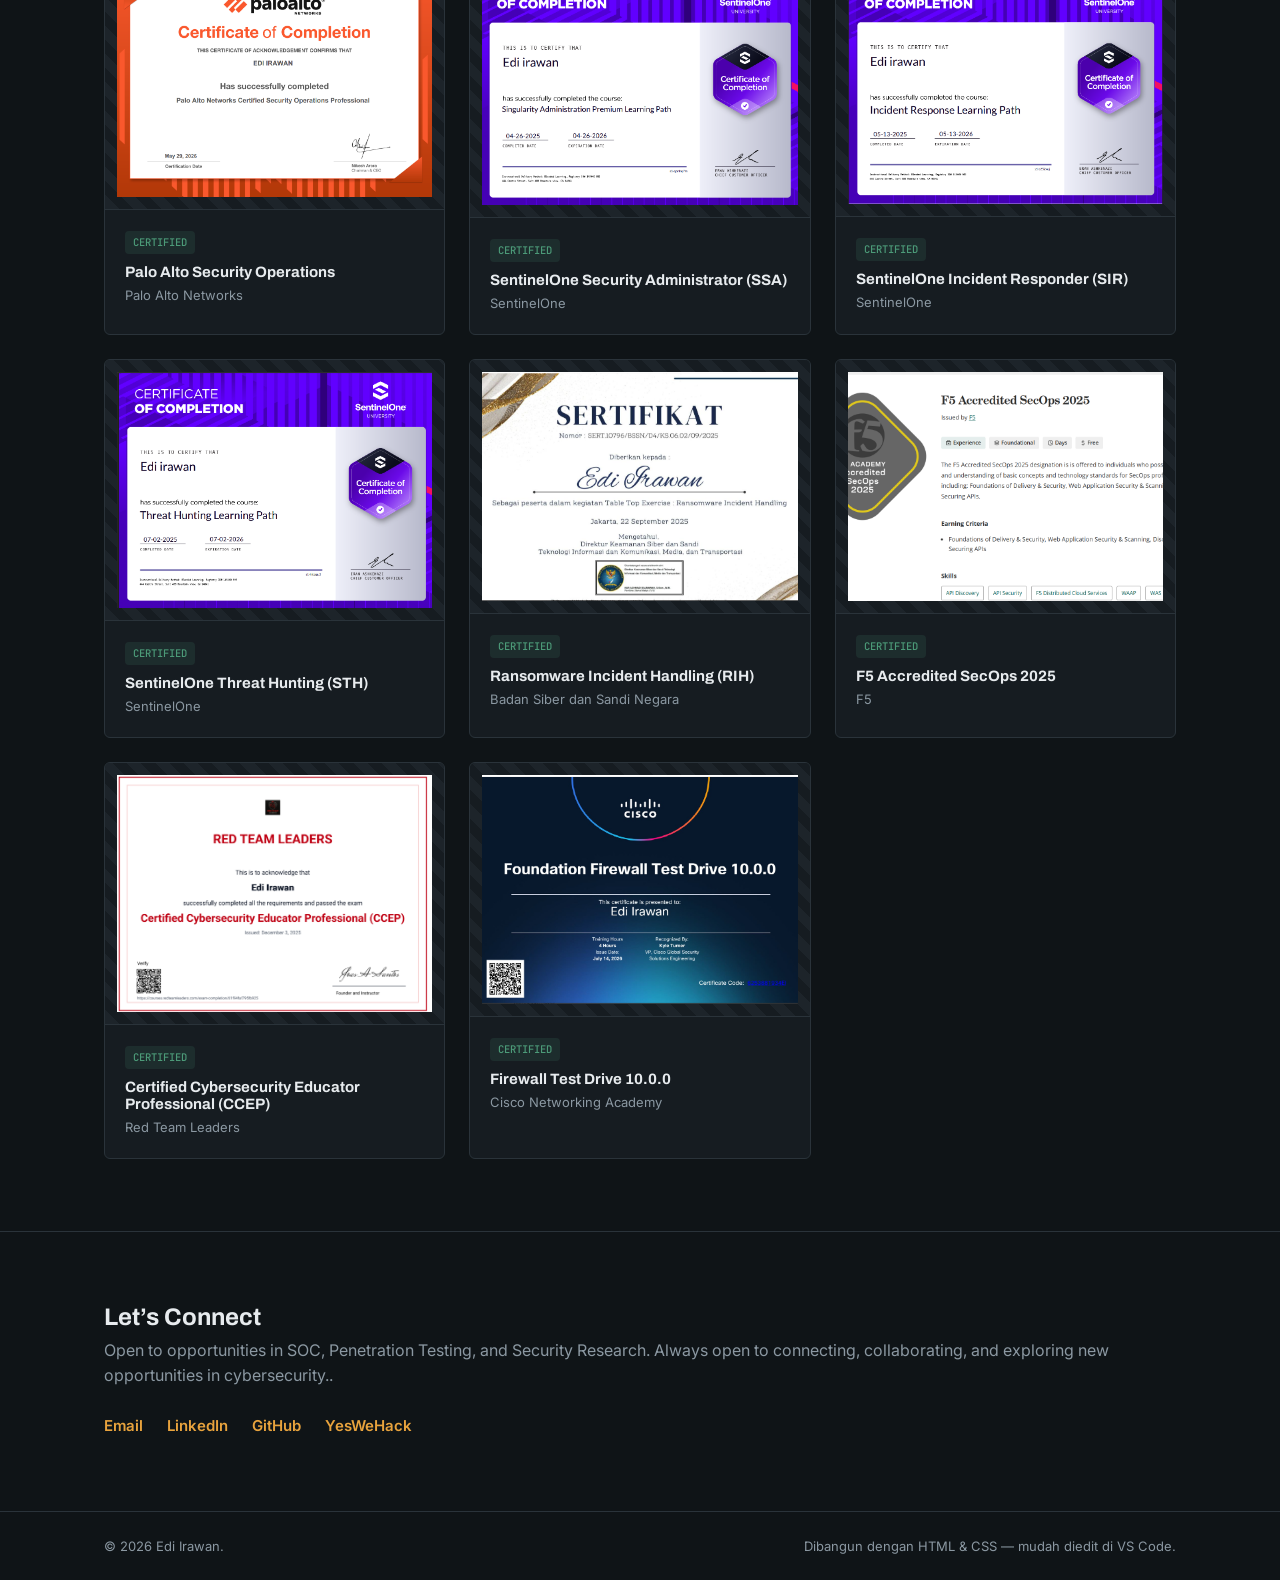
==== commit 48c8aab8: "Update index.html" ====
--- a/index.html
+++ b/index.html
@@ -766,7 +766,7 @@
   },
   {
     name: "Threat Intel CLI",
-    image: "",
+    image: "intelegent",
     imageAlt: "Screenshot IP Threat Intel CLI",
     description: "Tool CLI threat intelligence untuk enrichment IOC, dipaketkan dengan Nuitka untuk distribusi lintas platform.",
     tags: ["Python", "Flask", "OSINT", "CLI"],
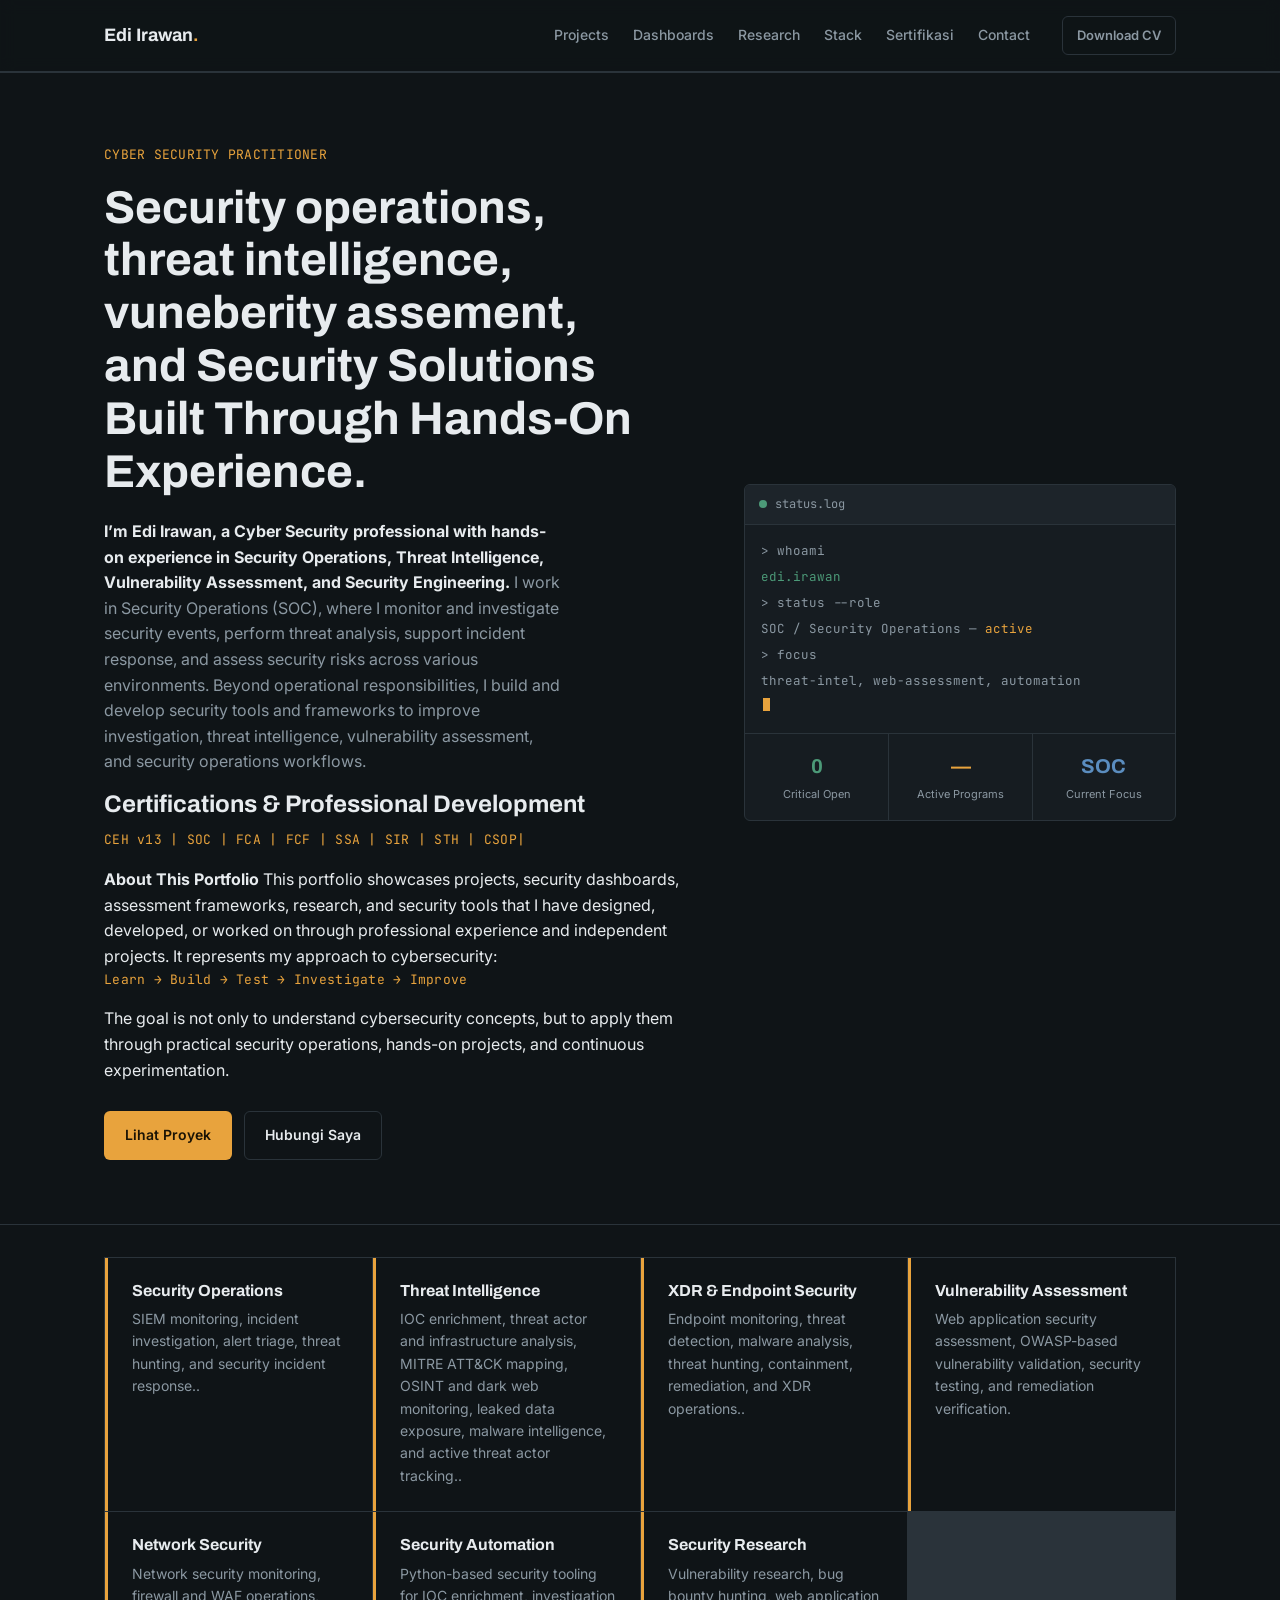
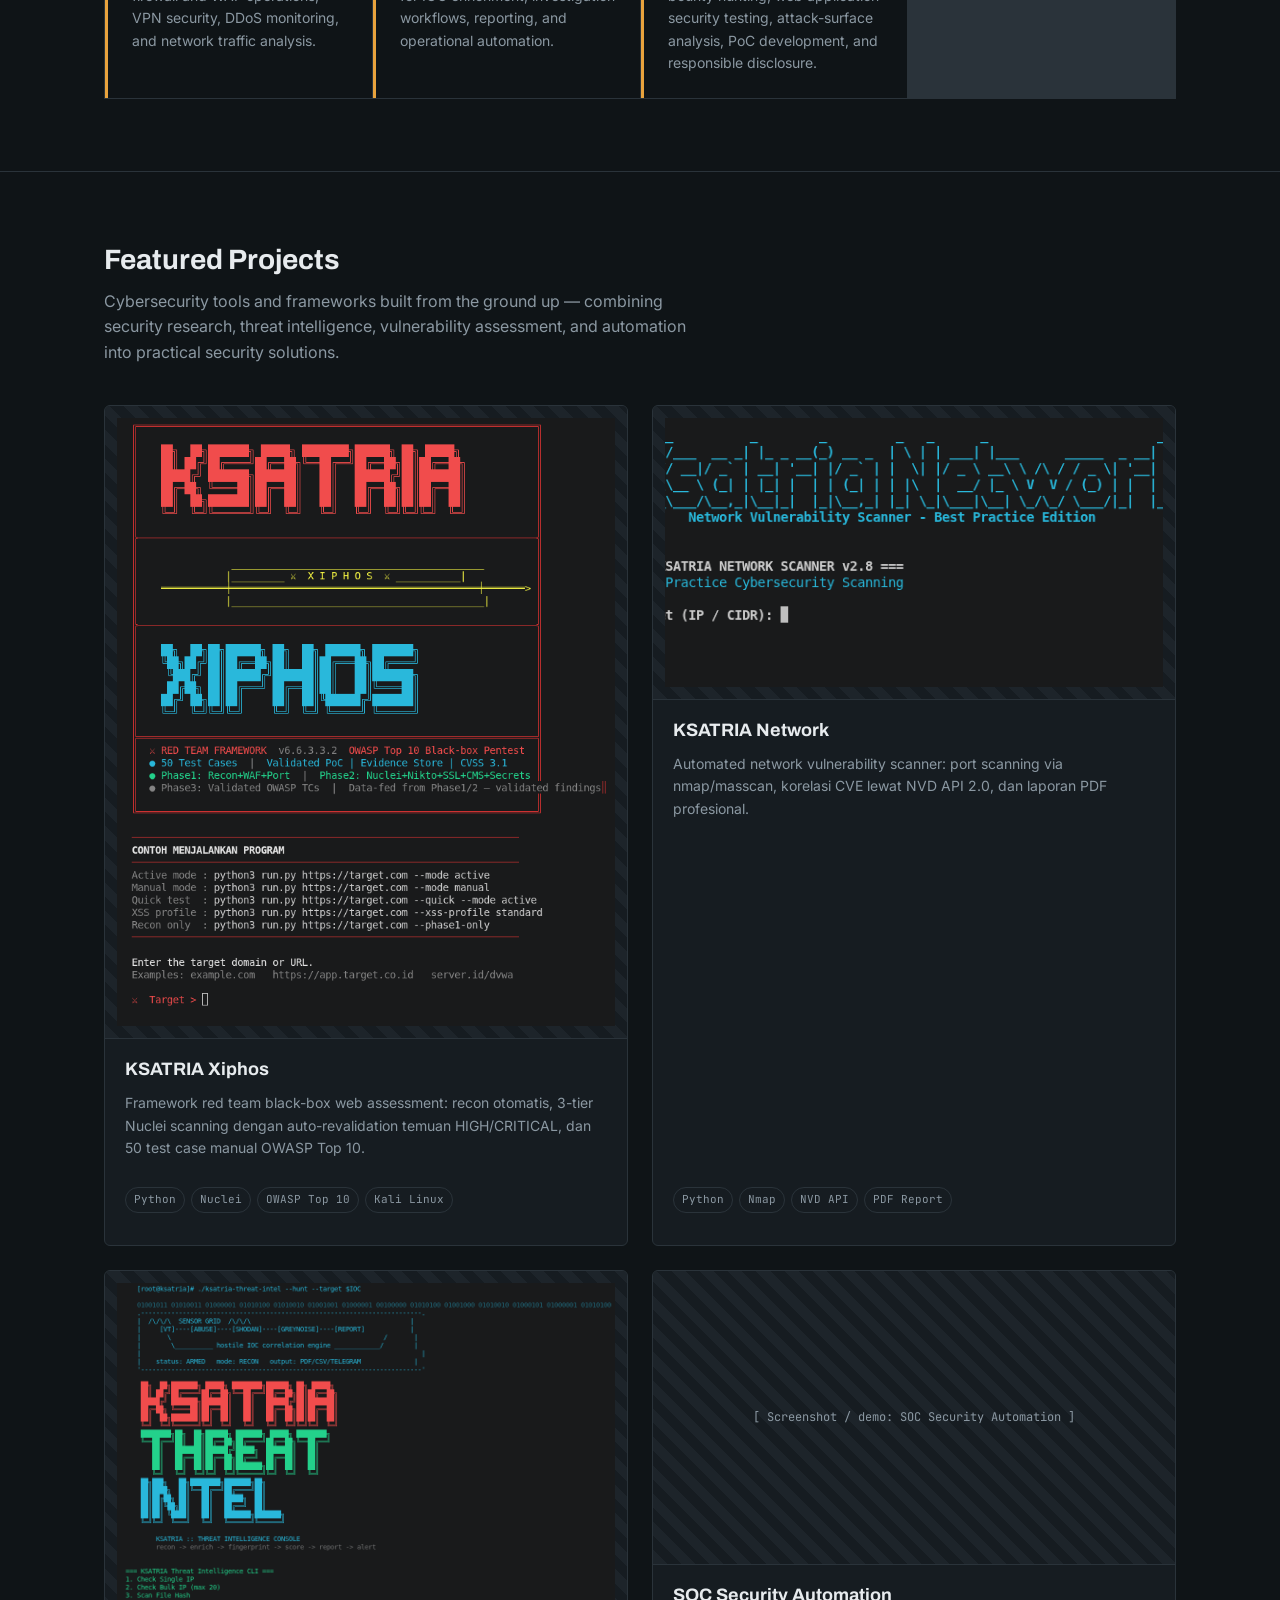
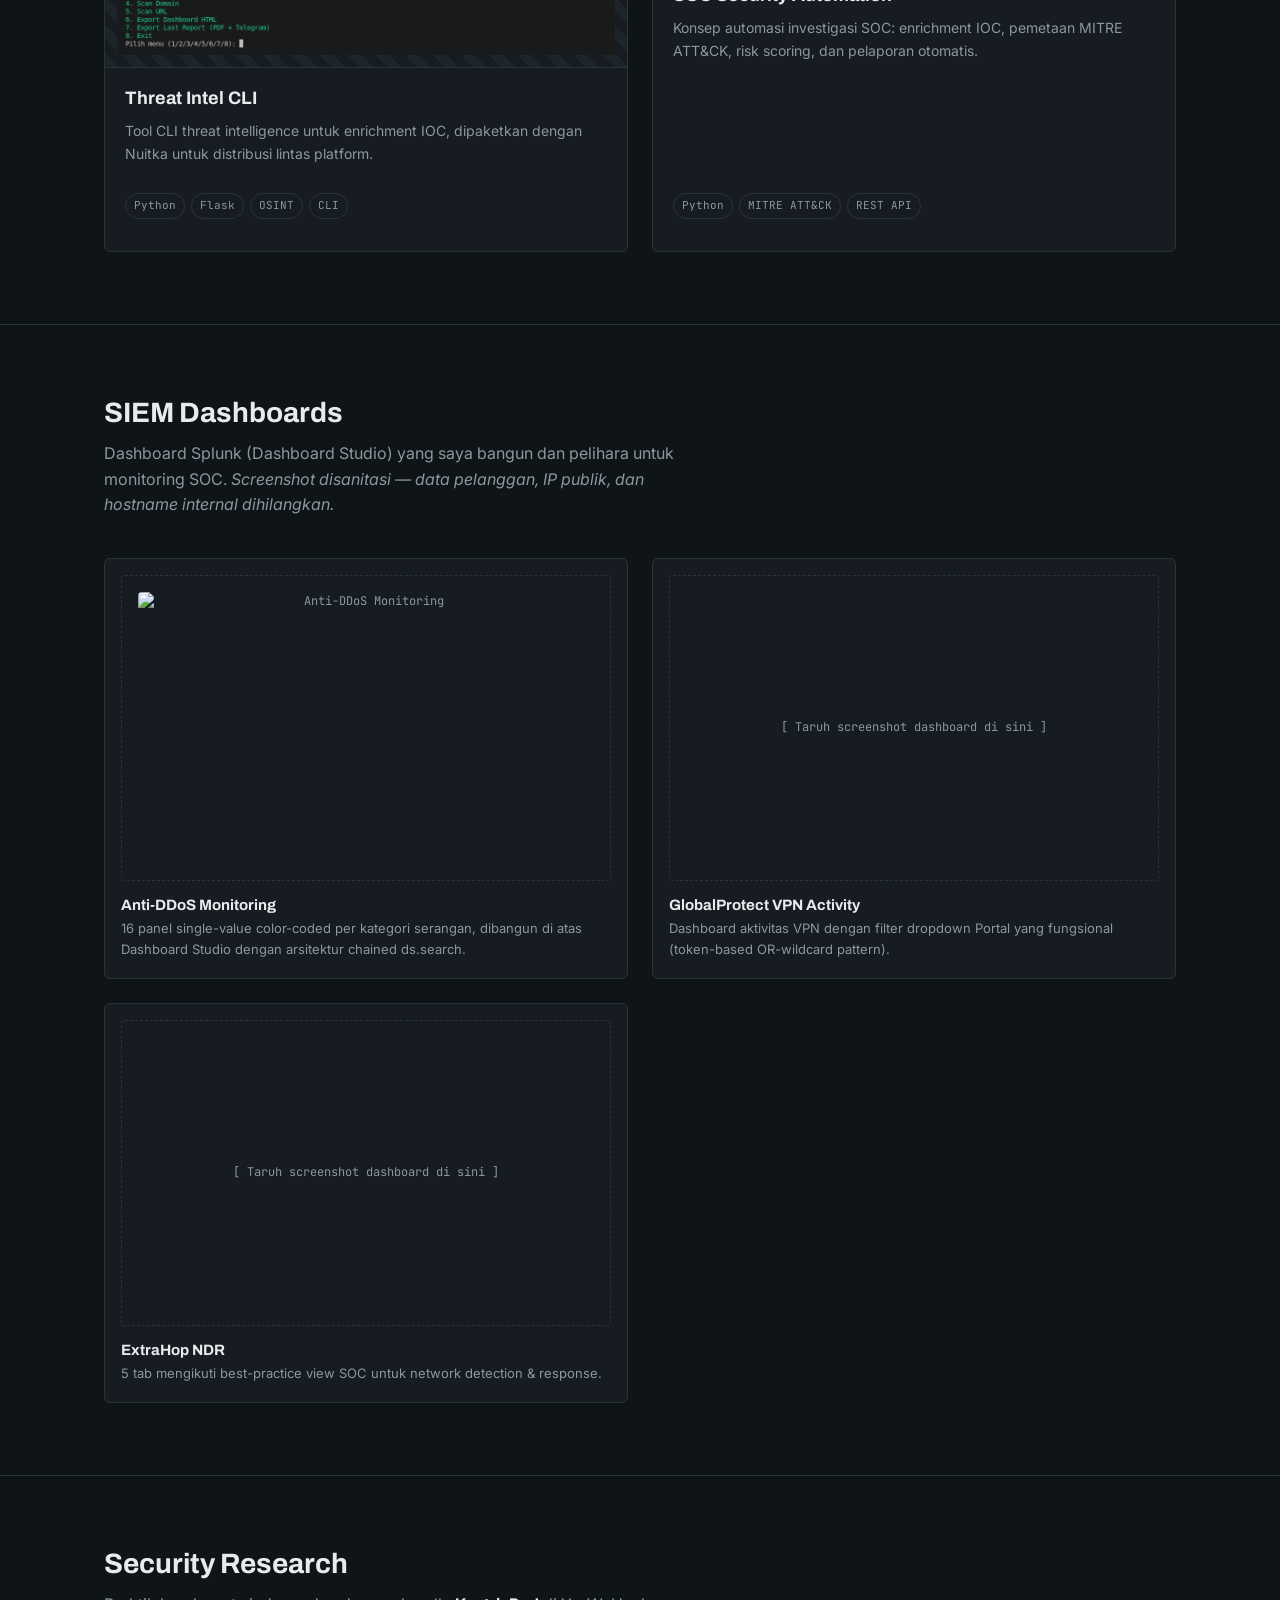
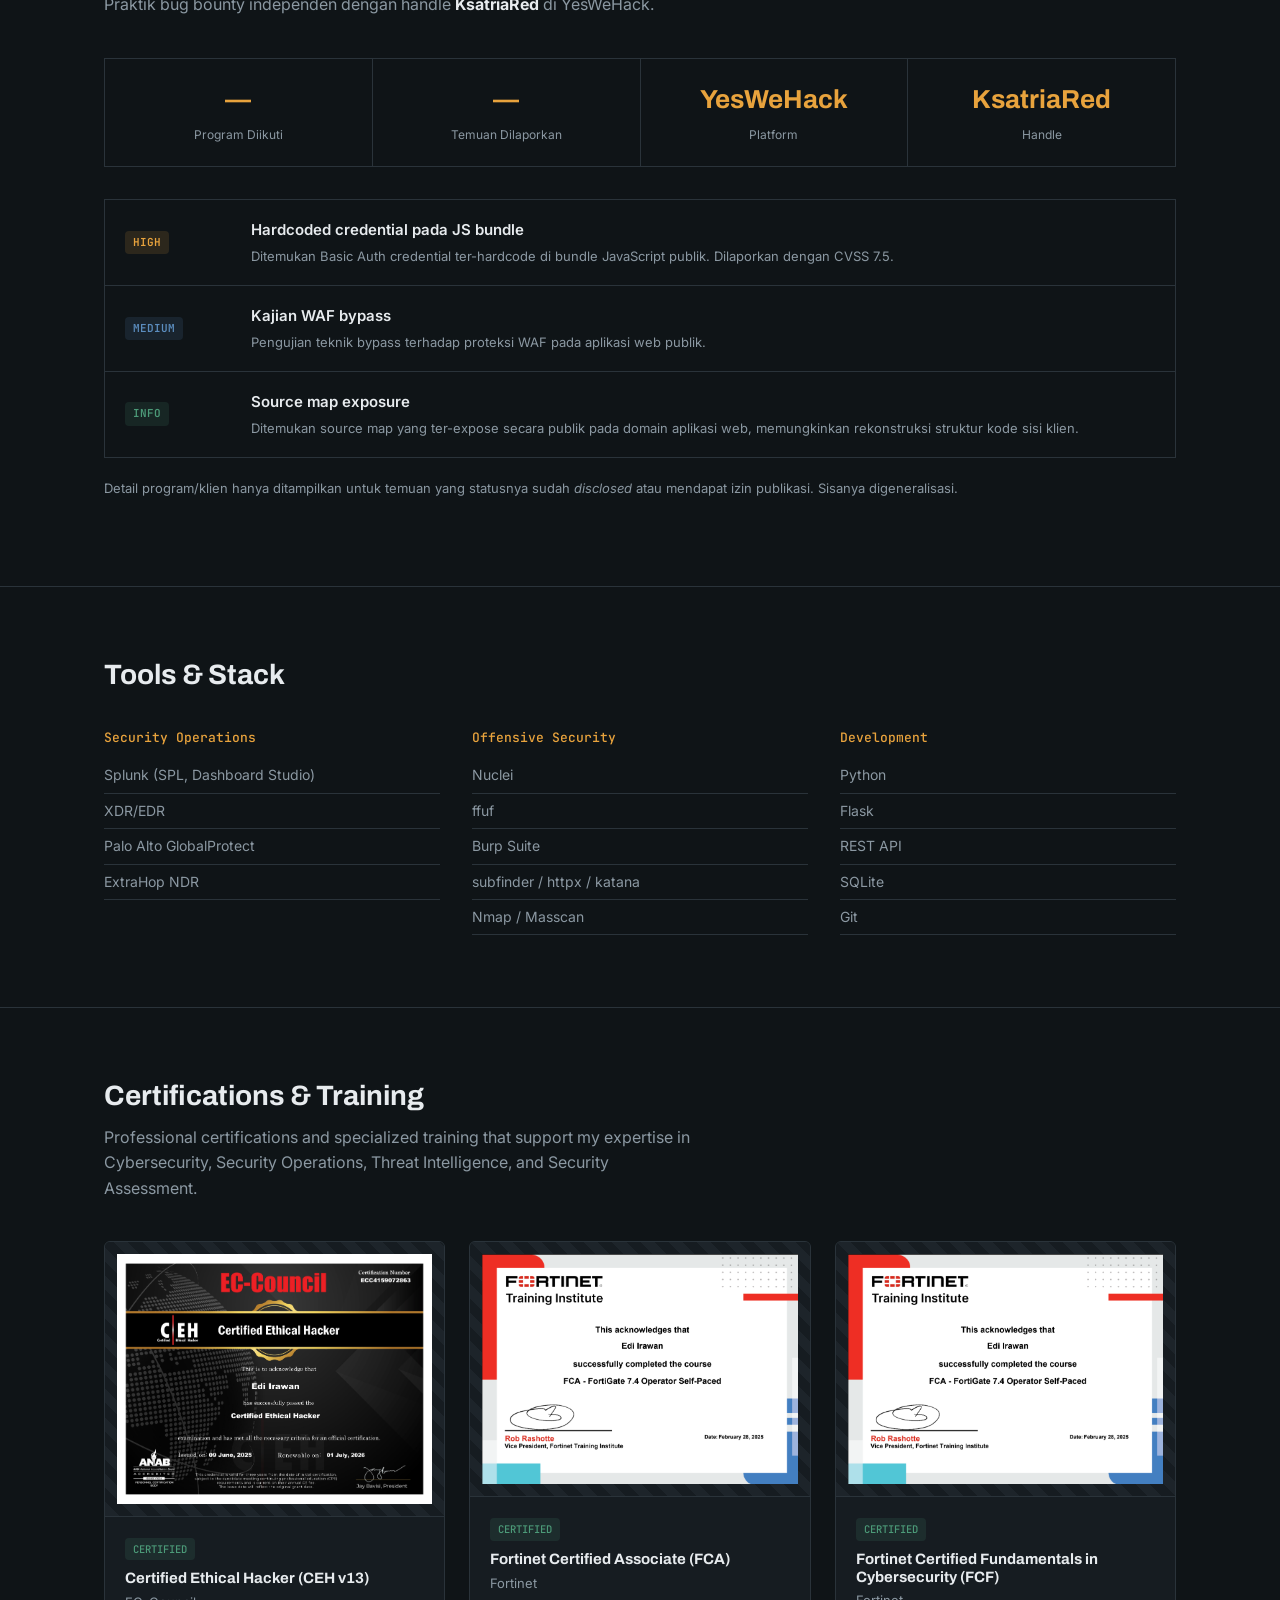
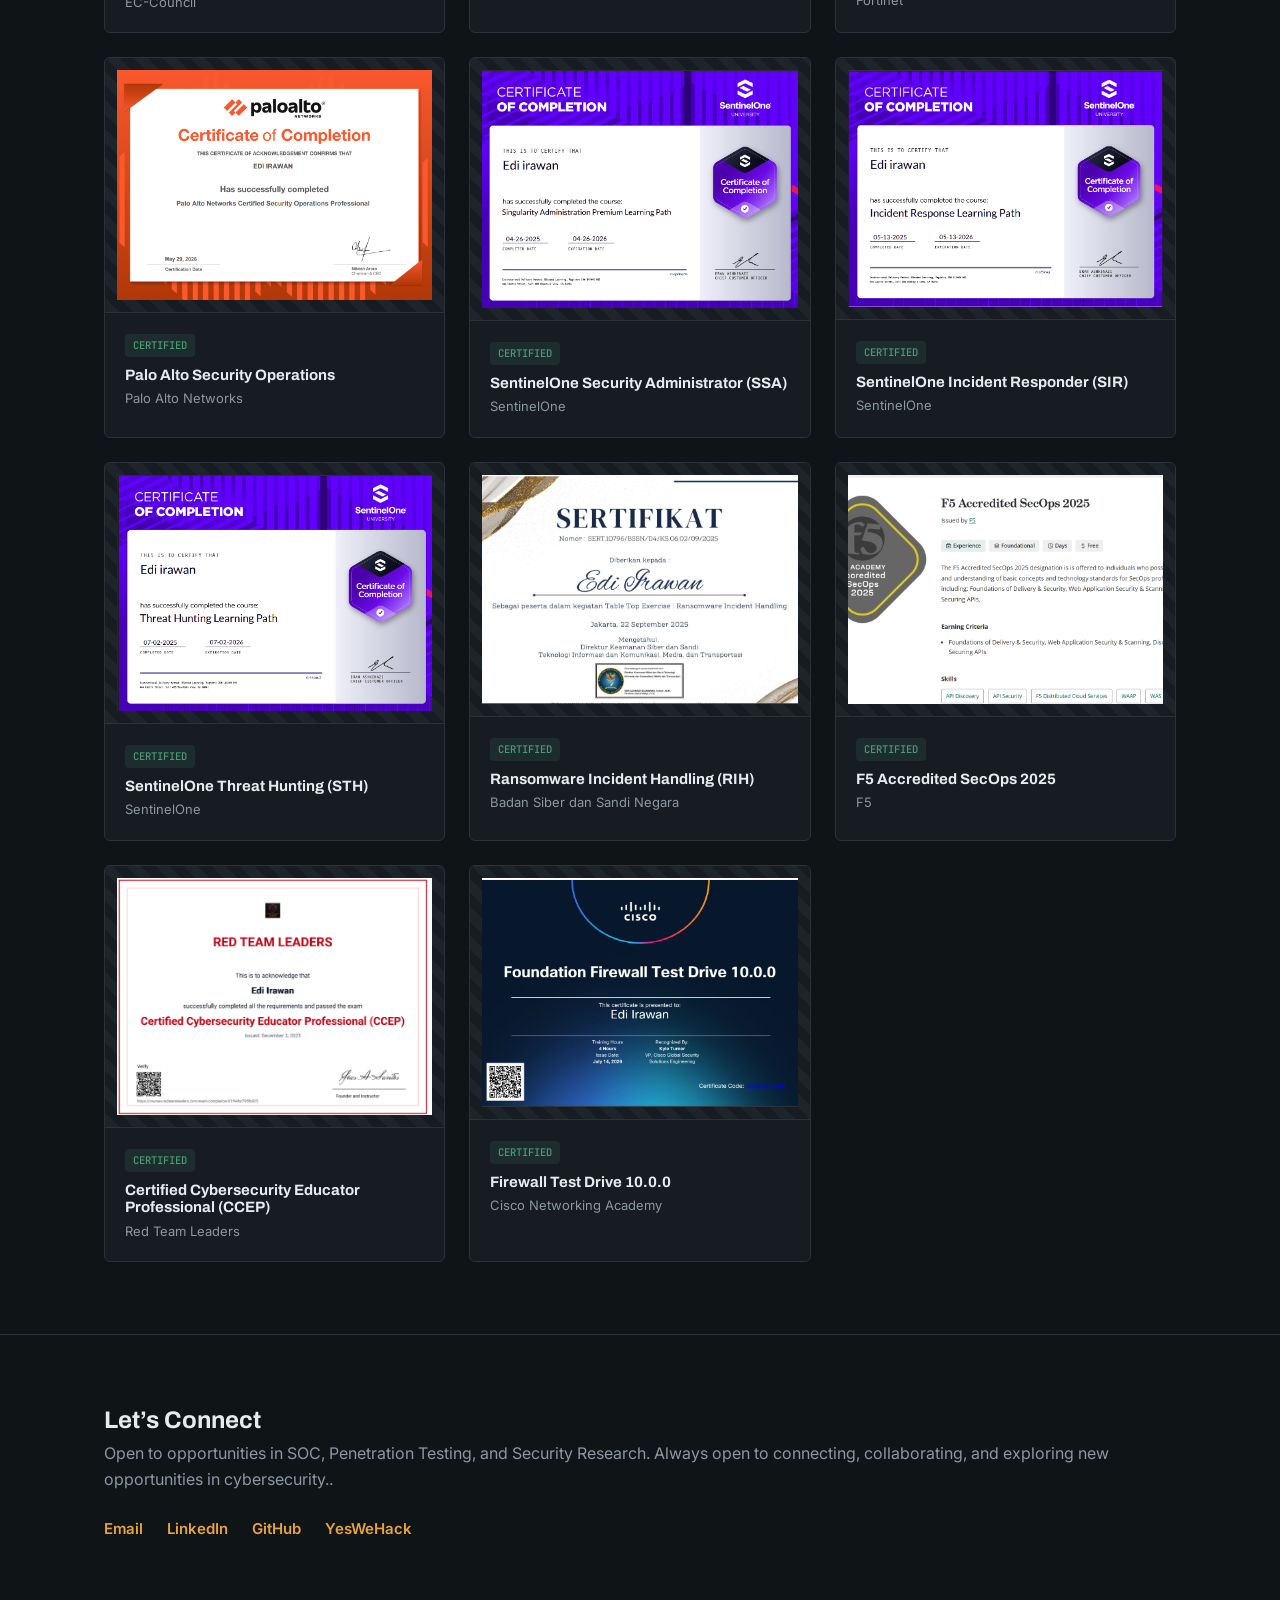
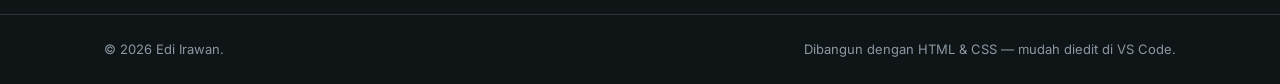
==== commit d3edf68f: "Update image reference for Threat Intel CLI" ====
--- a/index.html
+++ b/index.html
@@ -766,7 +766,7 @@
   },
   {
     name: "Threat Intel CLI",
-    image: "intelegent",
+    image: "intelegent.png",
     imageAlt: "Screenshot IP Threat Intel CLI",
     description: "Tool CLI threat intelligence untuk enrichment IOC, dipaketkan dengan Nuitka untuk distribusi lintas platform.",
     tags: ["Python", "Flask", "OSINT", "CLI"],
